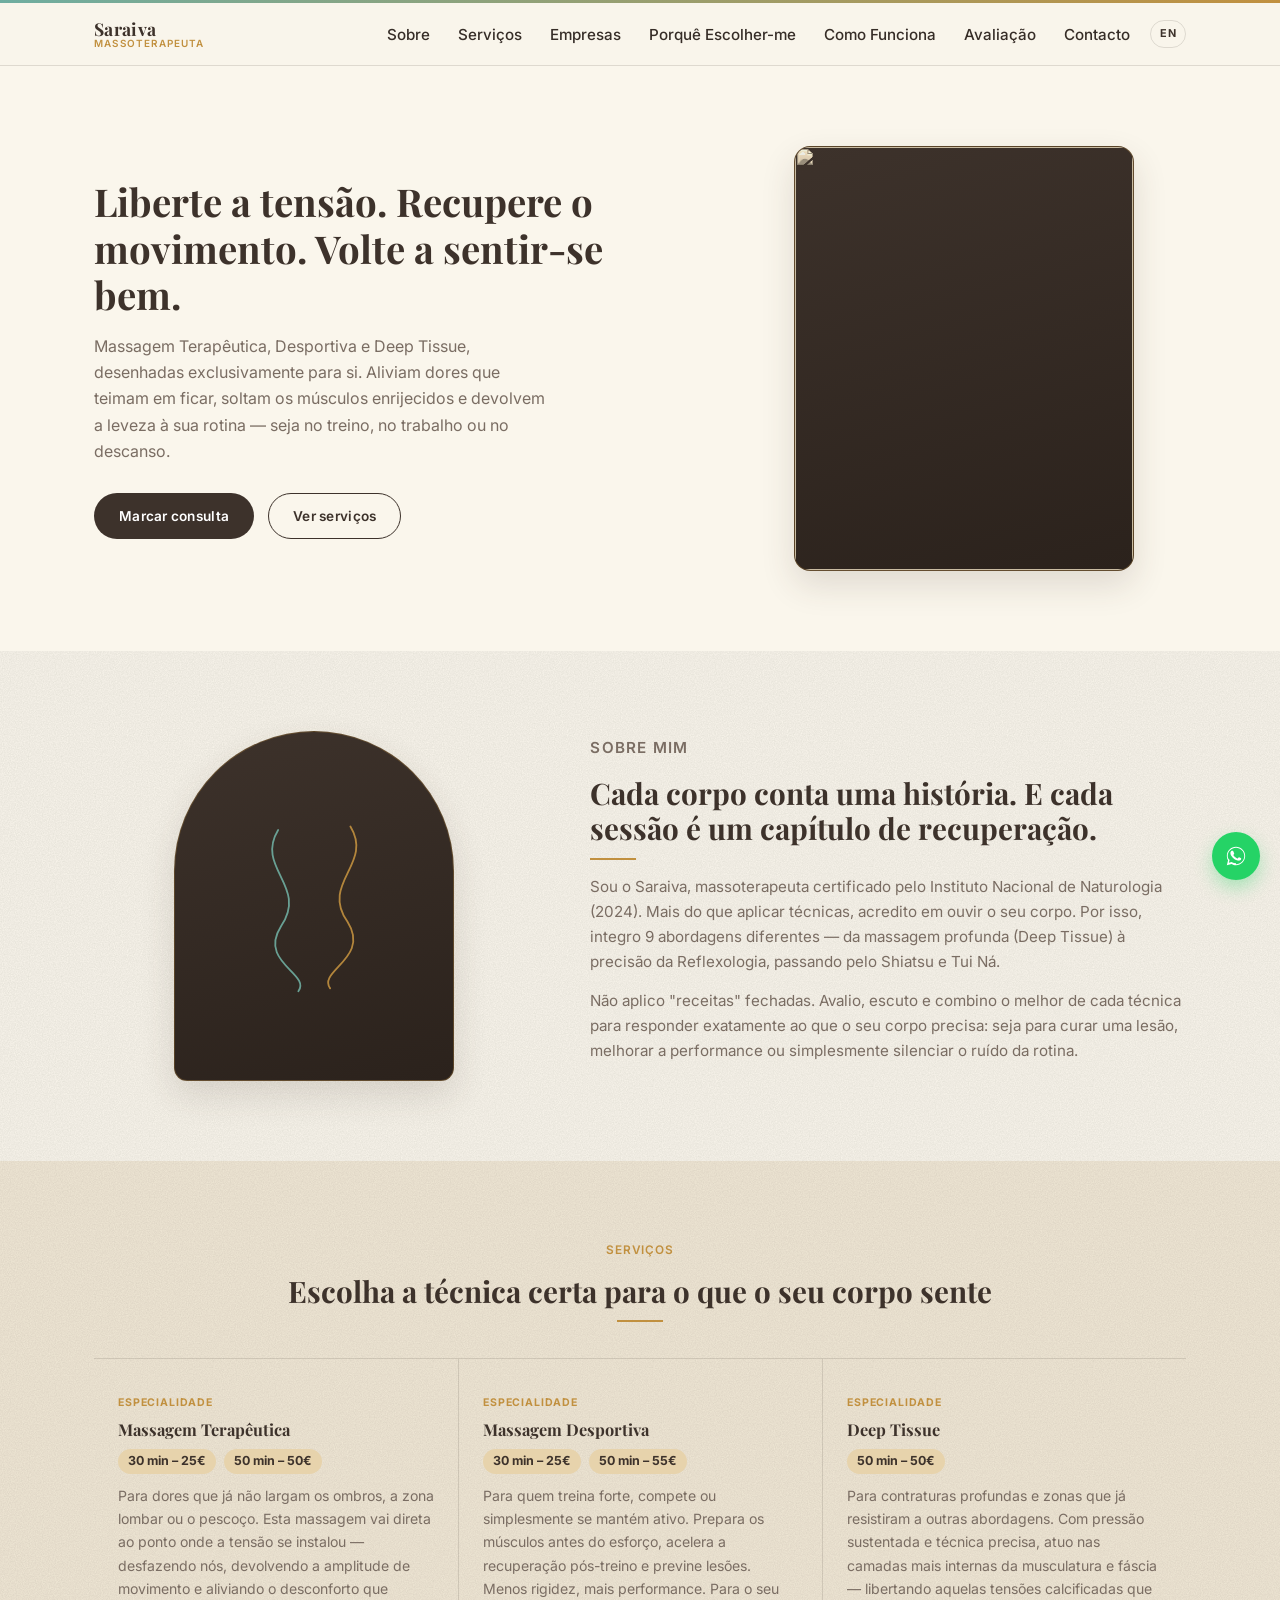
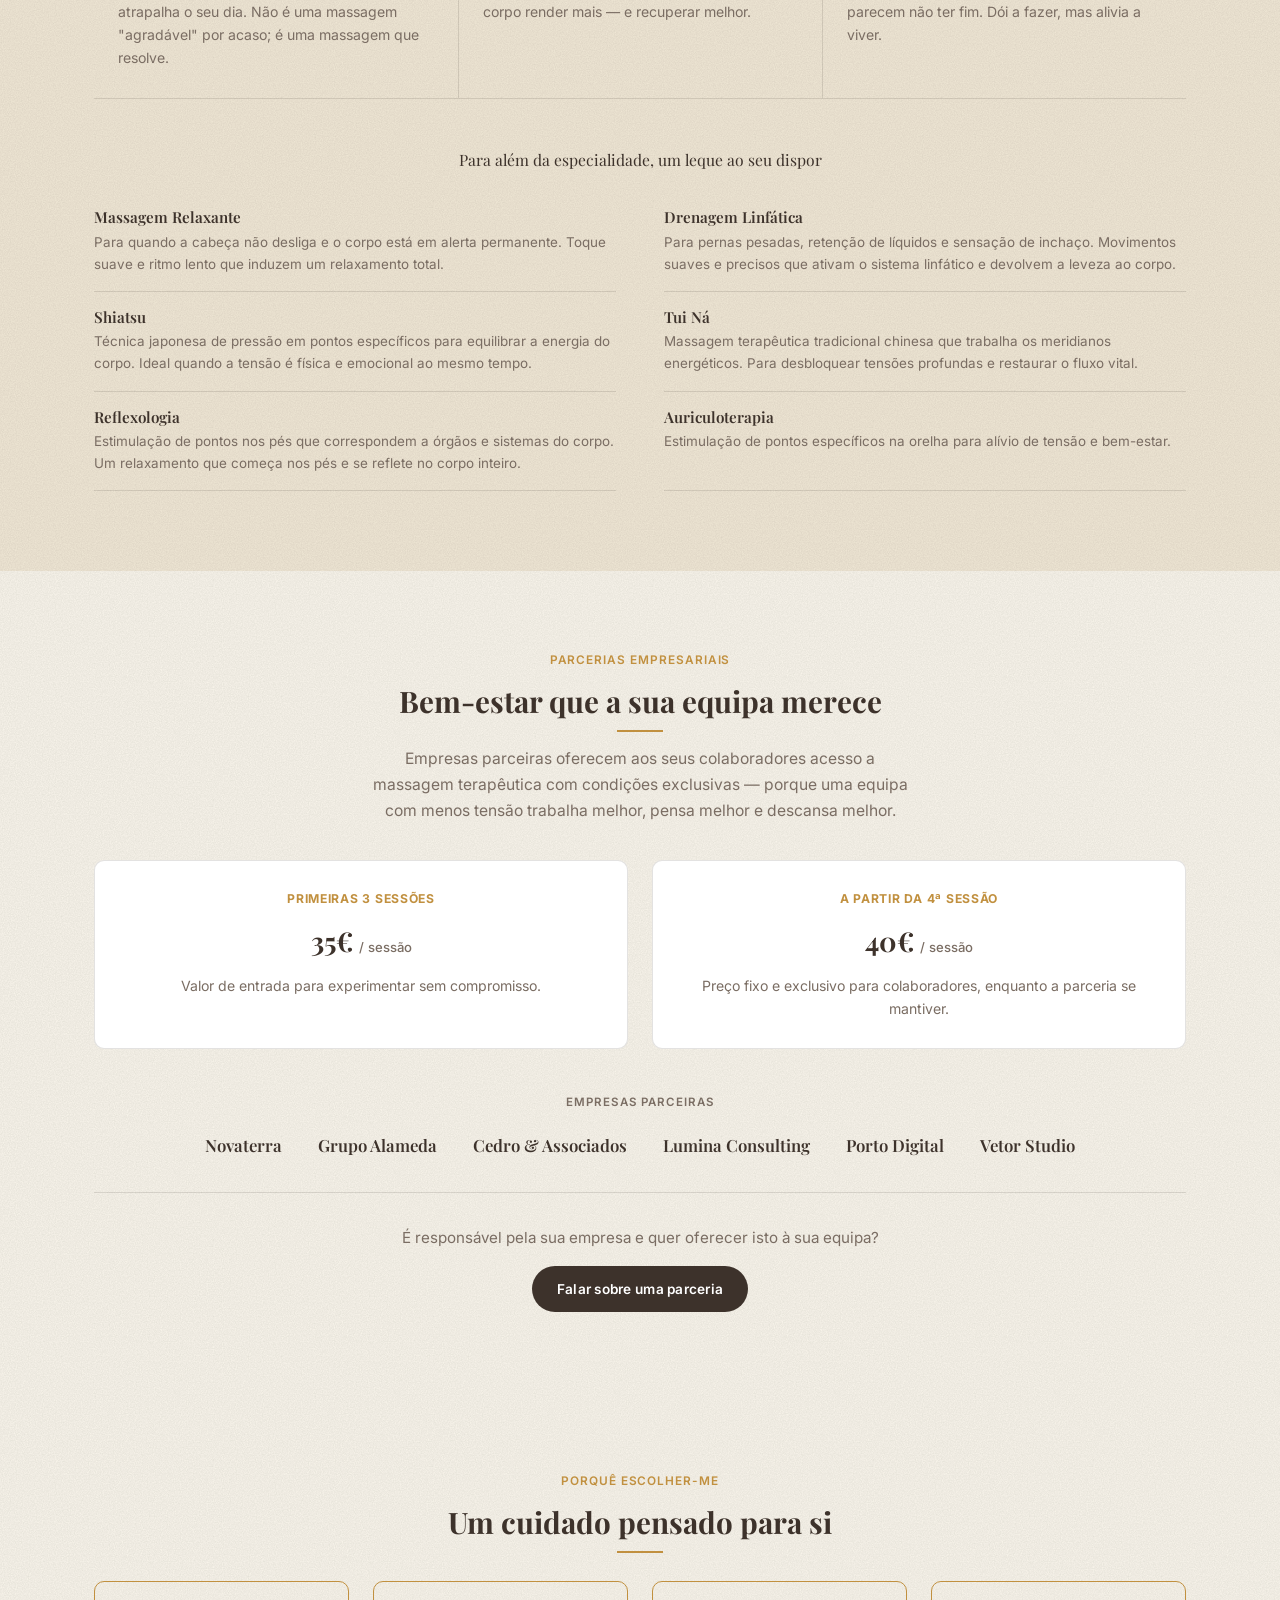
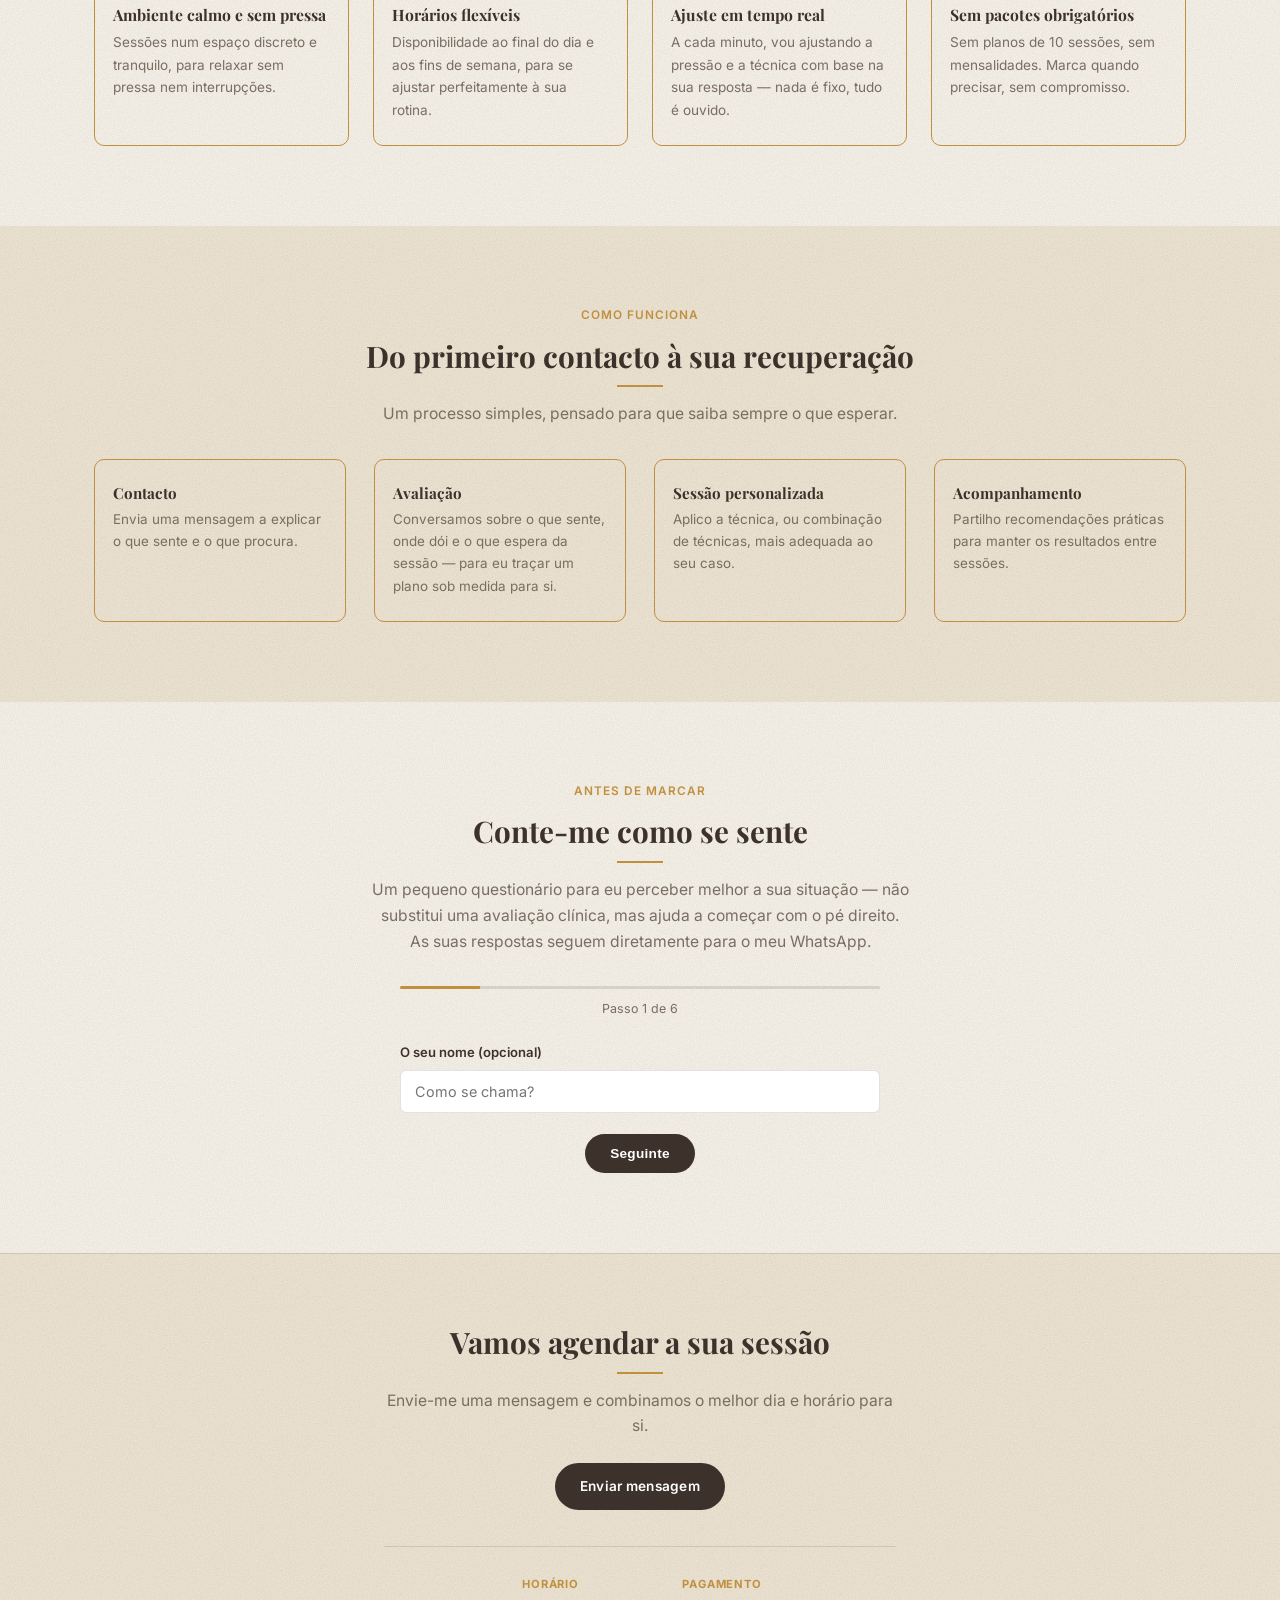
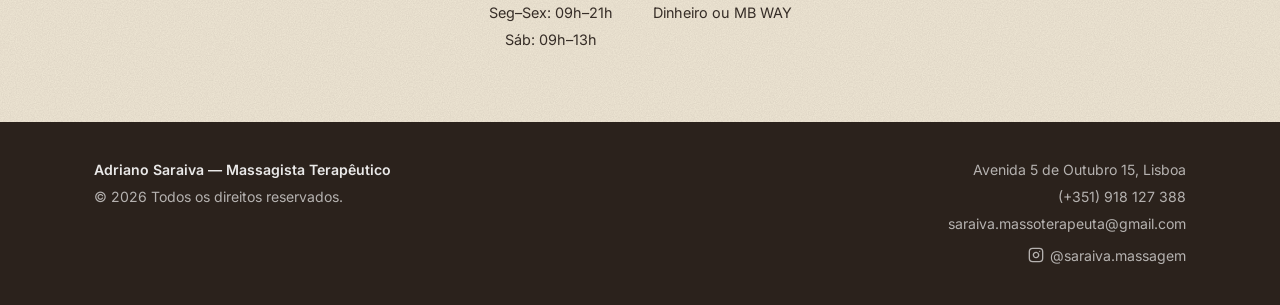
==== index.html @ 80f14519 "Left-align text in "Why choose me" and "How it works" cards Multi-line sentences read better left-al" ====
<!DOCTYPE html>
<html lang="pt-PT">
<head>
<meta charset="UTF-8">
<meta name="viewport" content="width=device-width, initial-scale=1.0">
<title>Adriano Saraiva | Massagista Terapêutico</title>
<meta name="description" content="Liberte a tensão e recupere o movimento. Adriano Saraiva, massoterapeuta certificado em Lisboa — massagem terapêutica, desportiva e deep tissue, com sessões marcadas pelo WhatsApp.">
<link rel="canonical" href="https://saraiva-massoterapeuta.vercel.app/">
<link rel="alternate" hreflang="pt-PT" href="https://saraiva-massoterapeuta.vercel.app/">
<link rel="alternate" hreflang="en" href="https://saraiva-massoterapeuta.vercel.app/en/">
<link rel="alternate" hreflang="x-default" href="https://saraiva-massoterapeuta.vercel.app/">
<meta name="theme-color" content="#3d322b">
<meta property="og:type" content="website">
<meta property="og:locale" content="pt_PT">
<meta property="og:locale:alternate" content="en_US">
<meta property="og:title" content="Adriano Saraiva | Massagista Terapêutico">
<meta property="og:description" content="Liberte a tensão, recupere o movimento. Marque a sua sessão de massagem terapêutica, desportiva ou deep tissue pelo WhatsApp.">
<link rel="preconnect" href="https://fonts.googleapis.com">
<link rel="preconnect" href="https://fonts.gstatic.com" crossorigin>
<link href="https://fonts.googleapis.com/css2?family=Playfair+Display:wght@500;600;700&family=Inter:wght@400;500;600;700&display=swap" rel="stylesheet">
<link rel="stylesheet" href="css/style.css?v=50">
<script type="application/ld+json">
{
  "@context": "https://schema.org",
  "@type": "LocalBusiness",
  "name": "Adriano Saraiva - Massagista Terapêutico",
  "telephone": "+351918127388",
  "email": "saraiva.massoterapeuta@gmail.com",
  "address": {
    "@type": "PostalAddress",
    "streetAddress": "Avenida 5 de Outubro 15",
    "addressLocality": "Lisboa",
    "addressCountry": "PT"
  },
  "sameAs": ["https://www.instagram.com/saraiva.massagem"],
  "openingHoursSpecification": [
    {
      "@type": "OpeningHoursSpecification",
      "dayOfWeek": ["Monday", "Tuesday", "Wednesday", "Thursday", "Friday"],
      "opens": "09:00",
      "closes": "21:00"
    },
    {
      "@type": "OpeningHoursSpecification",
      "dayOfWeek": ["Saturday"],
      "opens": "09:00",
      "closes": "13:00"
    }
  ]
}
</script>
</head>
<body>

<header class="site-header" id="siteHeader">
  <div class="top-accent"></div>
  <div class="container header-inner">
    <a href="#top" class="logo">
      <span class="logo-text">
        <span class="logo-name">Saraiva</span>
        <span class="logo-sub">Massoterapeuta</span>
      </span>
    </a>

    <nav class="main-nav" id="mainNav">
      <a href="#sobre">Sobre</a>
      <a href="#servicos">Serviços</a>
      <a href="#empresas">Empresas</a>
      <a href="#porque">Porquê Escolher-me</a>
      <a href="#processo">Como Funciona</a>
      <a href="#avaliacao">Avaliação</a>
      <a href="#contacto">Contacto</a>
    </nav>

    <div class="header-actions">
      <a class="lang-toggle" href="/en/" hreflang="en">EN</a>

      <button class="nav-toggle" id="navToggle" aria-label="Abrir menu" aria-expanded="false">
        <span></span><span></span><span></span>
      </button>
    </div>
  </div>
</header>

<main id="top">

  <section class="hero">
    <div class="container hero-grid">
      <div class="hero-content reveal">
        <h1>Liberte a tensão. Recupere o movimento. Volte a sentir-se bem.</h1>
        <p class="hero-subtitle">Massagem Terapêutica, Desportiva e Deep Tissue, desenhadas exclusivamente para si. Aliviam dores que teimam em ficar, soltam os músculos enrijecidos e devolvem a leveza à sua rotina — seja no treino, no trabalho ou no descanso.</p>
        <div class="hero-actions">
          <a class="btn btn-brand" target="_blank" rel="noopener"
             href="https://wa.me/351918127388?text=Ol%C3%A1%20Adriano%2C%20gostaria%20de%20marcar%20uma%20sess%C3%A3o%20de%20massagem.">
            Marcar consulta
          </a>
          <a class="btn btn-outline" href="#servicos">Ver serviços</a>
        </div>
      </div>
      <div class="hero-visual reveal" aria-hidden="true">
        <div class="carousel" id="heroCarousel">
          <img src="https://picsum.photos/seed/saraiva-space-1/900/1100" alt="" class="carousel-slide active">
          <img src="https://picsum.photos/seed/saraiva-space-2/900/1100" alt="" class="carousel-slide">
          <img src="https://picsum.photos/seed/saraiva-space-3/900/1100" alt="" class="carousel-slide">
          <img src="https://picsum.photos/seed/saraiva-space-4/900/1100" alt="" class="carousel-slide">
        </div>
      </div>
    </div>
  </section>

  <section class="section" id="sobre">
    <div class="container about-grid">
      <div class="about-visual reveal" aria-hidden="true">
        <svg class="motif" viewBox="0 0 200 260" preserveAspectRatio="xMidYMid meet">
          <path class="motif-a" d="M50,25 C18,78 92,102 54,158 C22,208 96,224 78,248" />
          <path class="motif-b" d="M150,20 C182,72 108,98 146,152 C178,202 104,220 122,244" />
        </svg>
      </div>
      <div class="about-text reveal">
        <p class="section-eyebrow">Sobre mim</p>
        <h2>Cada corpo conta uma história. E cada sessão é um capítulo de recuperação.</h2>
        <p>Sou o Saraiva, massoterapeuta certificado pelo Instituto Nacional de Naturologia (2024). Mais do que aplicar técnicas, acredito em ouvir o seu corpo. Por isso, integro 9 abordagens diferentes — da massagem profunda (Deep Tissue) à precisão da Reflexologia, passando pelo Shiatsu e Tui Ná.</p>
        <p>Não aplico "receitas" fechadas. Avalio, escuto e combino o melhor de cada técnica para responder exatamente ao que o seu corpo precisa: seja para curar uma lesão, melhorar a performance ou simplesmente silenciar o ruído da rotina.</p>
      </div>
    </div>
  </section>

  <section class="section section-alt" id="servicos">
    <div class="container">
      <p class="section-eyebrow center">Serviços</p>
      <h2 class="center">Escolha a técnica certa para o que o seu corpo sente</h2>

      <div class="specialties">
        <article class="specialty reveal">
          <span class="specialty-tag">Especialidade</span>
          <h3>Massagem Terapêutica</h3>
          <div class="price-options">
            <span class="price-tag">30 min – 25€</span>
            <span class="price-tag">50 min – 50€</span>
          </div>
          <p>Para dores que já não largam os ombros, a zona lombar ou o pescoço. Esta massagem vai direta ao ponto onde a tensão se instalou — desfazendo nós, devolvendo a amplitude de movimento e aliviando o desconforto que atrapalha o seu dia. Não é uma massagem "agradável" por acaso; é uma massagem que resolve.</p>
        </article>
        <article class="specialty reveal">
          <span class="specialty-tag">Especialidade</span>
          <h3>Massagem Desportiva</h3>
          <div class="price-options">
            <span class="price-tag">30 min – 25€</span>
            <span class="price-tag">50 min – 55€</span>
          </div>
          <p>Para quem treina forte, compete ou simplesmente se mantém ativo. Prepara os músculos antes do esforço, acelera a recuperação pós-treino e previne lesões. Menos rigidez, mais performance. Para o seu corpo render mais — e recuperar melhor.</p>
        </article>
        <article class="specialty reveal">
          <span class="specialty-tag">Especialidade</span>
          <h3>Deep Tissue</h3>
          <div class="price-options">
            <span class="price-tag">50 min – 50€</span>
          </div>
          <p>Para contraturas profundas e zonas que já resistiram a outras abordagens. Com pressão sustentada e técnica precisa, atuo nas camadas mais internas da musculatura e fáscia — libertando aquelas tensões calcificadas que parecem não ter fim. Dói a fazer, mas alivia a viver.</p>
        </article>
      </div>

      <p class="techniques-heading">Para além da especialidade, um leque ao seu dispor</p>
      <div class="techniques-list">
        <div class="technique-row">
          <h4>Massagem Relaxante</h4>
          <p>Para quando a cabeça não desliga e o corpo está em alerta permanente. Toque suave e ritmo lento que induzem um relaxamento total.</p>
        </div>
        <div class="technique-row">
          <h4>Drenagem Linfática</h4>
          <p>Para pernas pesadas, retenção de líquidos e sensação de inchaço. Movimentos suaves e precisos que ativam o sistema linfático e devolvem a leveza ao corpo.</p>
        </div>
        <div class="technique-row">
          <h4>Shiatsu</h4>
          <p>Técnica japonesa de pressão em pontos específicos para equilibrar a energia do corpo. Ideal quando a tensão é física e emocional ao mesmo tempo.</p>
        </div>
        <div class="technique-row">
          <h4>Tui Ná</h4>
          <p>Massagem terapêutica tradicional chinesa que trabalha os meridianos energéticos. Para desbloquear tensões profundas e restaurar o fluxo vital.</p>
        </div>
        <div class="technique-row">
          <h4>Reflexologia</h4>
          <p>Estimulação de pontos nos pés que correspondem a órgãos e sistemas do corpo. Um relaxamento que começa nos pés e se reflete no corpo inteiro.</p>
        </div>
        <div class="technique-row">
          <h4>Auriculoterapia</h4>
          <p>Estimulação de pontos específicos na orelha para alívio de tensão e bem-estar.</p>
        </div>
      </div>
    </div>
  </section>

  <section class="section" id="empresas">
    <div class="container">
      <p class="section-eyebrow center">Parcerias Empresariais</p>
      <h2 class="center">Bem-estar que a sua equipa merece</h2>
      <p class="section-lead center">Empresas parceiras oferecem aos seus colaboradores acesso a massagem terapêutica com condições exclusivas — porque uma equipa com menos tensão trabalha melhor, pensa melhor e descansa melhor.</p>

      <div class="pricing-tiers">
        <div class="pricing-tier reveal">
          <span class="pricing-label">Primeiras 3 sessões</span>
          <p class="pricing-value">35€ <span class="pricing-unit">/ sessão</span></p>
          <p>Valor de entrada para experimentar sem compromisso.</p>
        </div>
        <div class="pricing-tier reveal">
          <span class="pricing-label">A partir da 4ª sessão</span>
          <p class="pricing-value">40€ <span class="pricing-unit">/ sessão</span></p>
          <p>Preço fixo e exclusivo para colaboradores, enquanto a parceria se mantiver.</p>
        </div>
      </div>

      <p class="partners-label">Empresas parceiras</p>
      <div class="partners-bar reveal">
        <span class="partner-logo">Novaterra</span>
        <span class="partner-logo">Grupo Alameda</span>
        <span class="partner-logo">Cedro &amp; Associados</span>
        <span class="partner-logo">Lumina Consulting</span>
        <span class="partner-logo">Porto Digital</span>
        <span class="partner-logo">Vetor Studio</span>
      </div>

      <div class="partner-cta">
        <p>É responsável pela sua empresa e quer oferecer isto à sua equipa?</p>
        <a class="btn btn-brand" target="_blank" rel="noopener"
           href="https://wa.me/351918127388?text=Ol%C3%A1%20Adriano%2C%20sou%20respons%C3%A1vel%20numa%20empresa%20e%20gostaria%20de%20saber%20mais%20sobre%20a%20parceria%20de%20massagens%20para%20colaboradores.">
          Falar sobre uma parceria
        </a>
      </div>
    </div>
  </section>

  <section class="section" id="porque">
    <div class="container">
      <p class="section-eyebrow center">Porquê escolher-me</p>
      <h2 class="center">Um cuidado pensado para si</h2>

      <div class="benefits-grid">
        <div class="benefit reveal">
          <h3>Ambiente calmo e sem pressa</h3>
          <p>Sessões num espaço discreto e tranquilo, para relaxar sem pressa nem interrupções.</p>
        </div>
        <div class="benefit reveal">
          <h3>Horários flexíveis</h3>
          <p>Disponibilidade ao final do dia e aos fins de semana, para se ajustar perfeitamente à sua rotina.</p>
        </div>
        <div class="benefit reveal">
          <h3>Ajuste em tempo real</h3>
          <p>A cada minuto, vou ajustando a pressão e a técnica com base na sua resposta — nada é fixo, tudo é ouvido.</p>
        </div>
        <div class="benefit reveal">
          <h3>Sem pacotes obrigatórios</h3>
          <p>Sem planos de 10 sessões, sem mensalidades. Marca quando precisar, sem compromisso.</p>
        </div>
      </div>
    </div>
  </section>

  <section class="section section-alt" id="processo">
    <div class="container">
      <p class="section-eyebrow center">Como funciona</p>
      <h2 class="center">Do primeiro contacto à sua recuperação</h2>
      <p class="section-lead center">Um processo simples, pensado para que saiba sempre o que esperar.</p>

      <div class="process-grid">
        <div class="process-step reveal">
          <h3>Contacto</h3>
          <p>Envia uma mensagem a explicar o que sente e o que procura.</p>
        </div>
        <div class="process-step reveal">
          <h3>Avaliação</h3>
          <p>Conversamos sobre o que sente, onde dói e o que espera da sessão — para eu traçar um plano sob medida para si.</p>
        </div>
        <div class="process-step reveal">
          <h3>Sessão personalizada</h3>
          <p>Aplico a técnica, ou combinação de técnicas, mais adequada ao seu caso.</p>
        </div>
        <div class="process-step reveal">
          <h3>Acompanhamento</h3>
          <p>Partilho recomendações práticas para manter os resultados entre sessões.</p>
        </div>
      </div>
    </div>
  </section>

  <section class="section" id="avaliacao">
    <div class="container">
      <p class="section-eyebrow center">Antes de marcar</p>
      <h2 class="center">Conte-me como se sente</h2>
      <p class="section-lead center">Um pequeno questionário para eu perceber melhor a sua situação — não substitui uma avaliação clínica, mas ajuda a começar com o pé direito. As suas respostas seguem diretamente para o meu WhatsApp.</p>

      <form class="assessment-form reveal" id="assessmentForm">
        <div class="form-progress-track"><div class="form-progress-fill" id="formProgressFill"></div></div>
        <p class="form-step-indicator" id="formStepIndicator">Passo 1 de 5</p>

        <div class="form-step active" data-step="1">
          <div class="form-row">
            <label for="f-nome">O seu nome (opcional)</label>
            <input type="text" id="f-nome" name="nome" placeholder="Como se chama?">
          </div>
        </div>

        <div class="form-step" data-step="2">
          <p class="form-question">Qual a zona do corpo onde sente maior desconforto?</p>
          <div class="choices" data-name="zona">
            <label class="choice"><input type="radio" name="zona" value="Coluna lombar ou dorsal"><span class="choice-text">Coluna lombar ou dorsal</span></label>
            <label class="choice"><input type="radio" name="zona" value="Pescoço e ombros"><span class="choice-text">Pescoço e ombros</span></label>
            <label class="choice"><input type="radio" name="zona" value="Membros inferiores (pernas)"><span class="choice-text">Membros inferiores (pernas)</span></label>
            <label class="choice"><input type="radio" name="zona" value="Desconforto generalizado"><span class="choice-text">Desconforto generalizado</span></label>
            <label class="choice"><input type="radio" name="zona" value="Outra zona"><span class="choice-text">Outra zona</span></label>
          </div>
        </div>

        <div class="form-step" data-step="3">
          <p class="form-question">Como classificaria a natureza da sua queixa?</p>
          <div class="choices" data-name="queixa">
            <label class="choice"><input type="radio" name="queixa" value="dor-muscular" data-label="Tensão ou dor muscular localizada"><span class="choice-text">Tensão ou dor muscular localizada</span></label>
            <label class="choice"><input type="radio" name="queixa" value="stress" data-label="Stress acumulado e tensão nervosa"><span class="choice-text">Stress acumulado e tensão nervosa</span></label>
            <label class="choice"><input type="radio" name="queixa" value="desportiva" data-label="Fadiga ou recuperação pós-esforço físico"><span class="choice-text">Fadiga ou recuperação pós-esforço físico</span></label>
            <label class="choice"><input type="radio" name="queixa" value="cronica" data-label="Dor persistente ou de longa duração"><span class="choice-text">Dor persistente ou de longa duração</span></label>
            <label class="choice"><input type="radio" name="queixa" value="relaxar" data-label="Sem queixa específica, apenas relaxamento"><span class="choice-text">Sem queixa específica, apenas relaxamento</span></label>
          </div>
        </div>

        <div class="form-step" data-step="4">
          <p class="form-question">Há quanto tempo apresenta este quadro?</p>
          <div class="choices" data-name="duracao">
            <label class="choice"><input type="radio" name="duracao" value="Menos de uma semana"><span class="choice-text">Menos de uma semana</span></label>
            <label class="choice"><input type="radio" name="duracao" value="Entre 2 a 4 semanas"><span class="choice-text">Entre 2 a 4 semanas</span></label>
            <label class="choice"><input type="radio" name="duracao" value="Vários meses"><span class="choice-text">Vários meses</span></label>
            <label class="choice"><input type="radio" name="duracao" value="Mais de um ano ou condição recorrente"><span class="choice-text">Mais de um ano ou condição recorrente</span></label>
          </div>
        </div>

        <div class="form-step" data-step="5">
          <p class="form-question">Qual o principal objetivo que procura alcançar com a sessão?</p>
          <div class="choices" data-name="objetivo">
            <label class="choice"><input type="radio" name="objetivo" value="Redução e alívio da dor"><span class="choice-text">Redução e alívio da dor</span></label>
            <label class="choice"><input type="radio" name="objetivo" value="Recuperação muscular e desportiva"><span class="choice-text">Recuperação muscular e desportiva</span></label>
            <label class="choice"><input type="radio" name="objetivo" value="Relaxamento e gestão do stress"><span class="choice-text">Relaxamento e gestão do stress</span></label>
            <label class="choice"><input type="radio" name="objetivo" value="Melhoria da mobilidade e amplitude de movimento"><span class="choice-text">Melhoria da mobilidade e amplitude de movimento</span></label>
          </div>
        </div>

        <div class="form-step" data-step="6">
          <div class="result-box">
            <p class="result-label">A sua sugestão inicial</p>
            <p class="result-treatment" id="resultTreatment">Massagem Terapêutica</p>
            <p class="result-desc" id="resultDesc"></p>
            <p class="result-next">Envie-me estas respostas para marcarmos a sua sessão.</p>
          </div>
        </div>

        <div class="form-nav">
          <button type="button" class="btn btn-outline" id="formBack">Voltar</button>
          <button type="button" class="btn btn-brand" id="formNext">Seguinte</button>
          <button type="submit" class="btn btn-brand" id="formSubmit">Marcar sessão com esta sugestão</button>
        </div>
      </form>
    </div>
  </section>

  <section class="cta-section" id="contacto">
    <div class="container cta-inner">
      <h2>Vamos agendar a sua sessão</h2>
      <p>Envie-me uma mensagem e combinamos o melhor dia e horário para si.</p>
      <a class="btn btn-brand" target="_blank" rel="noopener"
         href="https://wa.me/351918127388?text=Ol%C3%A1%20Adriano%2C%20gostaria%20de%20marcar%20uma%20sess%C3%A3o%20de%20massagem.">
        Enviar mensagem
      </a>

      <div class="contact-info-grid">
        <div class="contact-info-item">
          <span class="contact-info-label">Horário</span>
          <span class="contact-info-value">Seg–Sex: 09h–21h<br>Sáb: 09h–13h</span>
        </div>
        <div class="contact-info-item">
          <span class="contact-info-label">Pagamento</span>
          <span class="contact-info-value">Dinheiro ou MB WAY</span>
        </div>
      </div>
    </div>
  </section>

</main>

<footer class="site-footer">
  <div class="container footer-inner">
    <div class="footer-block">
      <p class="footer-brand">Adriano Saraiva — Massagista Terapêutico</p>
      <p>&copy; <span id="year"></span> Todos os direitos reservados.</p>
    </div>
    <div class="footer-block footer-contact">
      <p>Avenida 5 de Outubro 15, Lisboa</p>
      <p>(+351) 918 127 388</p>
      <p><a href="mailto:saraiva.massoterapeuta@gmail.com">saraiva.massoterapeuta@gmail.com</a></p>
      <a class="footer-social" target="_blank" rel="noopener" href="https://www.instagram.com/saraiva.massagem">
        <svg viewBox="0 0 24 24" width="16" height="16" fill="none" stroke="currentColor" stroke-width="2" stroke-linecap="round" stroke-linejoin="round"><rect x="2" y="2" width="20" height="20" rx="5" ry="5"></rect><path d="M16 11.37A4 4 0 1 1 12.63 8 4 4 0 0 1 16 11.37z"></path><line x1="17.5" x2="17.51" y1="6.5" y2="6.5"></line></svg>
        @saraiva.massagem
      </a>
    </div>
  </div>
</footer>

<a class="floating-whatsapp" target="_blank" rel="noopener" aria-label="Contactar via WhatsApp"
   href="https://wa.me/351918127388?text=Ol%C3%A1%20Adriano%2C%20gostaria%20de%20marcar%20uma%20sess%C3%A3o%20de%20massagem.">
  <svg viewBox="0 0 24 24" width="22" height="22" fill="currentColor"><path d="M17.5 14.4c-.3-.1-1.7-.9-2-1-.3-.1-.5-.1-.7.1-.2.3-.8 1-.9 1.1-.2.2-.3.2-.6.1-.3-.1-1.3-.5-2.4-1.5-.9-.8-1.5-1.8-1.7-2.1-.2-.3 0-.5.1-.6.1-.1.3-.3.4-.5.1-.1.2-.3.3-.4.1-.2 0-.3 0-.5s-.7-1.7-1-2.3c-.3-.6-.5-.5-.7-.5h-.6c-.2 0-.5.1-.8.3-.3.3-1 1-1 2.4s1 2.8 1.2 3c.1.2 2 3.1 4.9 4.3.7.3 1.2.5 1.7.6.7.2 1.3.2 1.8.1.6-.1 1.7-.7 1.9-1.3.2-.6.2-1.2.2-1.3-.1-.1-.3-.2-.6-.3z"/><path d="M12 2C6.5 2 2 6.5 2 12c0 1.8.5 3.5 1.3 5L2 22l5.2-1.4C8.6 21.5 10.3 22 12 22c5.5 0 10-4.5 10-10S17.5 2 12 2zm0 18c-1.6 0-3.1-.4-4.4-1.2l-.3-.2-3.1.8.8-3-.2-.3C3.4 14.9 3 13.5 3 12c0-5 4-9 9-9s9 4 9 9-4 9-9 9z"/></svg>
</a>

<script src="js/script.js?v=50"></script>
</body>
</html>
---- css/style.css ----
:root {
  --bg: #faf6ec;
  --bg-alt: #f1e8d6;
  --dark: #3d322b;
  --dark-2: #2b221c;
  --text: #362d27;
  --text-muted: #7a6d63;
  --gold: #c1903f;
  --gold-light: #e7d3ac;
  --teal: #6fada0;
  --teal-light: #d9ebe6;
  --white: #ffffff;
  --line: rgba(61, 50, 43, 0.14);
  --shadow: 0 14px 34px rgba(61, 50, 43, 0.14);
  --whatsapp: #25d366;
  --whatsapp-dark: #1ea952;
  --grain: url("data:image/svg+xml,%3Csvg xmlns='http://www.w3.org/2000/svg'%3E%3Cfilter id='n'%3E%3CfeTurbulence type='fractalNoise' baseFrequency='0.85' numOctaves='3' stitchTiles='stitch'/%3E%3CfeColorMatrix type='matrix' values='0 0 0 0 0 0 0 0 0 0 0 0 0 0 0 0 0 0 0.09 0'/%3E%3C/filter%3E%3Crect width='100%25' height='100%25' filter='url(%23n)'/%3E%3C/svg%3E");
}

* { box-sizing: border-box; margin: 0; padding: 0; }

html { scroll-behavior: smooth; }

body {
  font-family: 'Inter', system-ui, -apple-system, sans-serif;
  color: var(--text);
  background-color: var(--bg);
  background-image: var(--grain);
  background-size: 220px 220px;
  background-repeat: repeat;
  line-height: 1.65;
}

h1, h2, h3, h4 {
  font-family: 'Playfair Display', Georgia, serif;
  color: var(--dark);
  line-height: 1.2;
}

a { text-decoration: none; color: inherit; }
ul { list-style: none; }
img { max-width: 100%; display: block; }

.container {
  width: 100%;
  max-width: 1140px;
  margin: 0 auto;
  padding: 0 24px;
}

/* Section heading accent */
h2 {
  font-size: clamp(1.4rem, 2.4vw, 1.85rem);
  margin-bottom: 14px;
  position: relative;
  padding-bottom: 14px;
}
h2::after {
  content: "";
  position: absolute;
  bottom: 0;
  left: 0;
  width: 46px;
  height: 2px;
  background: var(--gold);
}
h2.center::after { left: 50%; transform: translateX(-50%); }

/* Buttons */
.btn {
  display: inline-flex;
  align-items: center;
  gap: 8px;
  padding: 11px 24px;
  border-radius: 999px;
  font-weight: 600;
  font-size: 0.85rem;
  letter-spacing: 0.02em;
  transition: background 0.15s ease, color 0.15s ease, border-color 0.15s ease;
  cursor: pointer;
  border: 1.5px solid transparent;
}

.btn-brand {
  background: var(--dark);
  color: var(--white);
}
.btn-brand:hover { background: var(--dark-2); }

.btn-outline {
  border-color: var(--dark);
  color: var(--dark);
}
.btn-outline:hover {
  background: var(--dark);
  color: var(--white);
}

/* Header */
.site-header {
  position: sticky;
  top: 0;
  z-index: 100;
  background: rgba(250, 246, 236, 0.92);
  backdrop-filter: blur(8px);
  border-bottom: 1px solid var(--line);
}

.top-accent {
  height: 3px;
  background: linear-gradient(90deg, var(--teal), var(--gold));
}

.header-inner {
  display: flex;
  align-items: center;
  justify-content: space-between;
  padding-top: 16px;
  padding-bottom: 16px;
  gap: 20px;
}

.logo {
  display: flex;
  align-items: center;
  gap: 12px;
  white-space: nowrap;
}
.logo-text { display: flex; flex-direction: column; line-height: 1.1; }
.logo-name {
  font-family: 'Playfair Display', serif;
  font-size: 1.1rem;
  font-weight: 700;
  color: var(--dark);
  letter-spacing: 0.02em;
}
.logo-sub {
  font-size: 0.62rem;
  font-weight: 600;
  letter-spacing: 0.12em;
  text-transform: uppercase;
  color: var(--gold);
}

.main-nav {
  display: flex;
  gap: 28px;
  margin-left: auto;
}
.main-nav a {
  font-size: 0.95rem;
  font-weight: 500;
  color: var(--text);
  transition: color 0.15s ease;
}
.main-nav a:hover { color: var(--teal); }

.header-actions {
  display: flex;
  align-items: center;
  gap: 12px;
}

.lang-toggle {
  flex-shrink: 0;
  padding: 4px 9px;
  border: 1.5px solid var(--line);
  border-radius: 999px;
  background: none;
  color: var(--dark);
  font-family: 'Inter', sans-serif;
  font-size: 0.68rem;
  font-weight: 700;
  letter-spacing: 0.03em;
  cursor: pointer;
  transition: border-color 0.15s ease, color 0.15s ease;
}
.lang-toggle:hover { border-color: var(--gold); color: var(--gold); }

.nav-toggle {
  display: none;
  flex-direction: column;
  align-items: center;
  justify-content: center;
  gap: 5px;
  width: 40px;
  height: 40px;
  background: none;
  border: none;
  cursor: pointer;
}
.nav-toggle span {
  display: block;
  height: 2px;
  width: 22px;
  background: var(--dark);
  border-radius: 2px;
  transition: transform 0.2s ease, opacity 0.2s ease;
}

/* Hero */
.hero {
  position: relative;
  padding: 80px 0;
  background: var(--bg);
}

.hero-grid {
  display: grid;
  grid-template-columns: 1.15fr 0.85fr;
  gap: 48px;
  align-items: center;
}

.eyebrow, .section-eyebrow {
  color: var(--gold);
  font-weight: 600;
  letter-spacing: 0.08em;
  text-transform: uppercase;
  font-size: 0.74rem;
  margin-bottom: 12px;
}

.hero h1 {
  font-size: clamp(1.8rem, 3vw, 2.5rem);
  margin-bottom: 16px;
}

.hero-subtitle {
  font-size: 1rem;
  color: var(--text-muted);
  max-width: 460px;
  margin: 0 0 28px;
}

.hero-actions {
  display: flex;
  gap: 14px;
  flex-wrap: wrap;
}

.hero-visual {
  position: relative;
  width: 100%;
  aspect-ratio: 4 / 5;
  max-width: 340px;
  margin: 0 auto;
  border-radius: 16px;
  box-shadow: var(--shadow);
  border: 1px solid rgba(193, 144, 63, 0.3);
  background: linear-gradient(165deg, var(--dark), var(--dark-2));
  overflow: hidden;
}

.carousel { position: absolute; inset: 0; }
.carousel-slide {
  position: absolute;
  inset: 0;
  width: 100%;
  height: 100%;
  object-fit: cover;
  opacity: 0;
  transition: opacity 1.2s ease;
  filter: grayscale(1) sepia(0.35) saturate(1.5) brightness(0.9) contrast(1.05);
}
.carousel-slide.active { opacity: 1; }

/* Sections */
.section { padding: 80px 0; }
.section-alt {
  background-color: var(--bg-alt);
  background-image: var(--grain);
  background-size: 220px 220px;
  background-repeat: repeat;
}

.section-eyebrow.center, h2.center, .section-lead.center { text-align: center; }

.section-lead {
  color: var(--text-muted);
  max-width: 540px;
  margin: 0 auto 32px;
  font-size: 0.98rem;
}

/* About */
.about-grid {
  display: grid;
  grid-template-columns: 0.85fr 1.15fr;
  gap: 56px;
  align-items: center;
}

.about-visual {
  max-width: 280px;
  margin: 0 auto;
  width: 100%;
  aspect-ratio: 4 / 5;
  border-radius: 170px 170px 16px 16px;
  box-shadow: var(--shadow);
  border: 1px solid rgba(193, 144, 63, 0.3);
  background: linear-gradient(165deg, var(--dark), var(--dark-2));
  display: flex;
  align-items: center;
  justify-content: center;
}

.motif { width: 52%; height: auto; opacity: 0.9; }
.motif-a, .motif-b { fill: none; stroke-width: 2.5; stroke-linecap: round; }
.motif-a { stroke: var(--teal); }
.motif-b { stroke: var(--gold); }

.about-text p { margin-bottom: 14px; font-size: 0.95rem; color: var(--text-muted); }


/* Services: specialties */
.specialties {
  display: grid;
  grid-template-columns: repeat(3, 1fr);
  margin-top: 36px;
  border-top: 1px solid var(--line);
  border-bottom: 1px solid var(--line);
}
.specialty {
  padding: 28px 24px;
  border-left: 1px solid var(--line);
}
.specialty:first-child { border-left: none; }
.specialty-tag {
  display: inline-block;
  font-size: 0.66rem;
  font-weight: 700;
  letter-spacing: 0.08em;
  text-transform: uppercase;
  color: var(--gold);
  margin-bottom: 8px;
}
.specialty h3 { font-size: 1.02rem; margin-bottom: 10px; }
.specialty p { color: var(--text-muted); font-size: 0.88rem; }

.price-options { display: flex; gap: 8px; flex-wrap: wrap; margin-bottom: 10px; }

.price-tag {
  font-family: 'Inter', sans-serif;
  font-size: 0.78rem;
  font-weight: 700;
  color: var(--dark);
  background: var(--gold-light);
  padding: 2px 10px;
  border-radius: 999px;
}

/* Services: complementary techniques */
.techniques-heading {
  text-align: center;
  font-family: 'Playfair Display', serif;
  font-size: 0.98rem;
  color: var(--dark);
  margin: 48px 0 20px;
}

.techniques-list {
  display: grid;
  grid-template-columns: repeat(2, 1fr);
  column-gap: 48px;
}
.technique-row {
  padding: 16px 0;
  border-bottom: 1px solid var(--line);
}
.technique-row h4 {
  font-size: 0.95rem;
  font-weight: 600;
  margin-bottom: 4px;
}
.technique-row p {
  color: var(--text-muted);
  font-size: 0.84rem;
}

/* Corporate pricing tiers */
.pricing-tiers {
  display: grid;
  grid-template-columns: repeat(2, 1fr);
  gap: 24px;
  margin-top: 36px;
}
.pricing-tier {
  background: var(--white);
  border: 1.5px solid var(--line);
  border-radius: 10px;
  padding: 28px 24px;
  text-align: center;
}
.pricing-label {
  display: block;
  font-size: 0.76rem;
  font-weight: 700;
  letter-spacing: 0.06em;
  text-transform: uppercase;
  color: var(--gold);
  margin-bottom: 10px;
}
.pricing-value {
  font-family: 'Playfair Display', serif;
  font-size: 1.7rem;
  font-weight: 700;
  color: var(--dark);
  margin-bottom: 10px;
}
.pricing-unit {
  font-family: 'Inter', sans-serif;
  font-size: 0.82rem;
  font-weight: 500;
  color: var(--text-muted);
}
.pricing-tier p:last-child { color: var(--text-muted); font-size: 0.88rem; }

.partners-label {
  text-align: center;
  font-size: 0.72rem;
  font-weight: 600;
  letter-spacing: 0.1em;
  text-transform: uppercase;
  color: var(--text-muted);
  margin-top: 44px;
  margin-bottom: 20px;
}
.partners-bar {
  display: flex;
  flex-wrap: wrap;
  justify-content: center;
  align-items: center;
  gap: 20px 36px;
  padding-bottom: 32px;
  border-bottom: 1px solid var(--line);
}
.partner-logo {
  font-family: 'Playfair Display', serif;
  font-weight: 600;
  font-size: 1.05rem;
  color: var(--dark);
}

.partner-cta { text-align: center; margin-top: 32px; }
.partner-cta p { margin-bottom: 16px; color: var(--text-muted); font-size: 0.95rem; }

/* Benefits */
.benefits-grid {
  display: grid;
  grid-template-columns: repeat(4, 1fr);
  gap: 24px;
  margin-top: 28px;
}
.benefit {
  text-align: left;
  padding: 24px 18px;
  border: 1.5px solid var(--gold);
  border-radius: 10px;
}
.benefit h3 { font-size: 0.98rem; margin-bottom: 6px; }
.benefit p { color: var(--text-muted); font-size: 0.85rem; }

/* Process */
.process-grid {
  display: grid;
  grid-template-columns: repeat(4, 1fr);
  gap: 28px;
  margin-top: 28px;
}
.process-step {
  text-align: left;
  padding: 24px 18px;
  border: 1.5px solid var(--gold);
  border-radius: 10px;
}
.process-step h3 { font-size: 0.95rem; margin-bottom: 6px; }
.process-step p { color: var(--text-muted); font-size: 0.84rem; }

/* Assessment form */
.assessment-form {
  max-width: 480px;
  margin: 32px auto 0;
}

.form-progress-track {
  height: 3px;
  background: var(--line);
  border-radius: 3px;
  overflow: hidden;
  margin-bottom: 10px;
}
.form-progress-fill {
  height: 100%;
  width: 20%;
  background: var(--gold);
  transition: width 0.3s ease;
}
.form-step-indicator {
  text-align: center;
  font-size: 0.78rem;
  color: var(--text-muted);
  margin-bottom: 22px;
}

.form-step { display: none; animation: fadeStep 0.35s ease; min-height: 84px; }
.form-step.active { display: block; }
@keyframes fadeStep {
  from { opacity: 0; transform: translateY(6px); }
  to { opacity: 1; transform: translateY(0); }
}

.form-nav {
  display: flex;
  justify-content: flex-end;
  align-items: center;
  gap: 12px;
  margin-top: 8px;
  flex-wrap: wrap;
}
.form-nav:not(:has(#formBack.visible)) { justify-content: center; }
.form-nav #formBack { display: none; }
.form-nav #formBack.visible { display: inline-flex; margin-right: auto; }
.form-nav #formSubmit { display: none; }
.form-nav #formSubmit.visible { display: inline-flex; }

.form-question {
  font-family: 'Playfair Display', serif;
  font-size: 1.1rem;
  color: var(--dark);
  margin-bottom: 18px;
  text-align: left;
}

.choices { display: flex; flex-direction: column; gap: 10px; }
.choice {
  position: relative;
  display: flex;
  align-items: center;
  gap: 12px;
  padding: 12px 16px;
  border: 1.5px solid var(--line);
  border-radius: 8px;
  background: var(--white);
  cursor: pointer;
  transition: border-color 0.15s ease, background 0.15s ease;
  text-align: left;
}
.choice:hover { border-color: var(--gold); }
.choice input { position: absolute; opacity: 0; width: 0; height: 0; }
.choice-text { font-size: 0.92rem; color: var(--text); }
.choice.selected {
  border-color: var(--gold);
  background: var(--gold-light);
}

.result-box {
  text-align: center;
  padding: 28px 24px;
  border: 1.5px solid var(--gold);
  border-radius: 10px;
  background: var(--white);
}
.result-label {
  font-size: 0.78rem;
  font-weight: 600;
  letter-spacing: 0.08em;
  text-transform: uppercase;
  color: var(--gold);
  margin-bottom: 10px;
}
.result-treatment {
  font-family: 'Playfair Display', serif;
  font-size: 1.4rem;
  font-weight: 700;
  color: var(--dark);
  margin-bottom: 10px;
}
.result-desc { font-size: 0.92rem; color: var(--text-muted); }
.result-next {
  margin-top: 16px;
  padding-top: 14px;
  border-top: 1px solid var(--line);
  font-size: 0.85rem;
  color: var(--text-muted);
}

.form-row { display: flex; flex-direction: column; gap: 6px; text-align: left; }
.form-row label {
  font-size: 0.82rem;
  font-weight: 600;
  color: var(--dark);
}
.form-row input {
  padding: 12px 14px;
  border: 1.5px solid var(--line);
  border-radius: 6px;
  background: var(--white);
  color: var(--text);
  font-family: 'Inter', sans-serif;
  font-size: 0.9rem;
}
.form-row input:focus {
  outline: none;
  border-color: var(--gold);
}

/* CTA */
.cta-section {
  background-color: var(--bg-alt);
  background-image: var(--grain);
  background-size: 220px 220px;
  background-repeat: repeat;
  padding: 70px 0;
  text-align: center;
  border-top: 1px solid var(--line);
}
.cta-inner {
  max-width: 560px;
}
.cta-section h2::after { left: 50%; transform: translateX(-50%); }
.cta-section p { color: var(--text-muted); margin-bottom: 24px; font-size: 0.98rem; }

.contact-info-grid {
  display: flex;
  justify-content: center;
  gap: 40px;
  margin-top: 36px;
  padding-top: 28px;
  border-top: 1px solid var(--line);
  flex-wrap: wrap;
}
.contact-info-item { text-align: center; }
.contact-info-label {
  display: block;
  font-size: 0.7rem;
  font-weight: 700;
  letter-spacing: 0.08em;
  text-transform: uppercase;
  color: var(--gold);
  margin-bottom: 6px;
}
.contact-info-value {
  font-size: 0.9rem;
  color: var(--text);
  line-height: 1.5;
}

/* Footer */
.site-footer {
  background: var(--dark-2);
  color: rgba(255, 255, 255, 0.65);
  padding: 36px 0;
}
.footer-inner {
  display: flex;
  justify-content: space-between;
  flex-wrap: wrap;
  gap: 28px;
  font-size: 0.88rem;
}
.footer-block p { margin-bottom: 4px; }
.footer-brand { color: rgba(255, 255, 255, 0.9); font-weight: 600; margin-bottom: 6px; }
.footer-contact { text-align: right; }
.footer-contact a { color: rgba(255, 255, 255, 0.65); transition: color 0.15s ease; }
.footer-contact a:hover { color: var(--gold-light); }
.footer-social {
  display: inline-flex;
  align-items: center;
  gap: 6px;
  margin-top: 4px;
}

@media (max-width: 500px) {
  .footer-inner { flex-direction: column; }
  .footer-contact { text-align: left; }
}

/* Floating WhatsApp */
.floating-whatsapp {
  position: fixed;
  bottom: 20px;
  right: 20px;
  width: 48px;
  height: 48px;
  background: var(--whatsapp);
  color: var(--white);
  border-radius: 50%;
  display: flex;
  align-items: center;
  justify-content: center;
  box-shadow: 0 8px 18px rgba(37, 211, 102, 0.35);
  z-index: 90;
  transition: transform 0.15s ease;
}
.floating-whatsapp:hover { transform: scale(1.08); }

/* Scroll reveal */
.reveal {
  opacity: 0;
  transform: translateY(28px);
  transition: opacity 0.7s cubic-bezier(0.16, 0.84, 0.44, 1), transform 0.7s cubic-bezier(0.16, 0.84, 0.44, 1);
}
.reveal.is-visible { opacity: 1; transform: translateY(0); }

.specialties .specialty:nth-child(2) { transition-delay: 0.1s; }
.specialties .specialty:nth-child(3) { transition-delay: 0.2s; }
.benefits-grid .benefit:nth-child(2) { transition-delay: 0.08s; }
.benefits-grid .benefit:nth-child(3) { transition-delay: 0.16s; }
.benefits-grid .benefit:nth-child(4) { transition-delay: 0.24s; }
.process-grid .process-step:nth-child(2) { transition-delay: 0.08s; }
.process-grid .process-step:nth-child(3) { transition-delay: 0.16s; }
.process-grid .process-step:nth-child(4) { transition-delay: 0.24s; }

/* Responsive */
@media (max-width: 960px) {
  .hero-grid { grid-template-columns: 1fr; }
  .hero-content { order: 1; text-align: center; }
  .hero-subtitle { margin-left: auto; margin-right: auto; }
  .hero-actions { justify-content: center; }
  .hero-visual { order: 2; max-width: 320px; margin: 0 auto; }
}

@media (max-width: 900px) {
  .about-grid { grid-template-columns: 1fr; }
  .specialties { grid-template-columns: 1fr; }
  .specialty { border-left: none; border-top: 1px solid var(--line); }
  .specialty:first-child { border-top: none; }
  .techniques-list { grid-template-columns: 1fr; column-gap: 0; }
  .benefits-grid { grid-template-columns: repeat(2, 1fr); }
  .process-grid { grid-template-columns: repeat(2, 1fr); }
  .pricing-tiers { grid-template-columns: 1fr; }
}

@media (max-width: 720px) {
  .main-nav {
    position: absolute;
    top: 100%;
    left: 0;
    right: 0;
    background: var(--bg);
    flex-direction: column;
    padding: 20px 24px;
    gap: 16px;
    border-bottom: 1px solid var(--line);
    box-shadow: var(--shadow);
    display: none;
  }
  .main-nav.open { display: flex; }
  .nav-toggle { display: flex; }
  .process-grid { grid-template-columns: 1fr; }
  .hero { padding: 64px 0; }
  .section { padding: 60px 0; }

  .benefits-grid {
    display: flex;
    flex-direction: column;
    gap: 16px;
  }
}
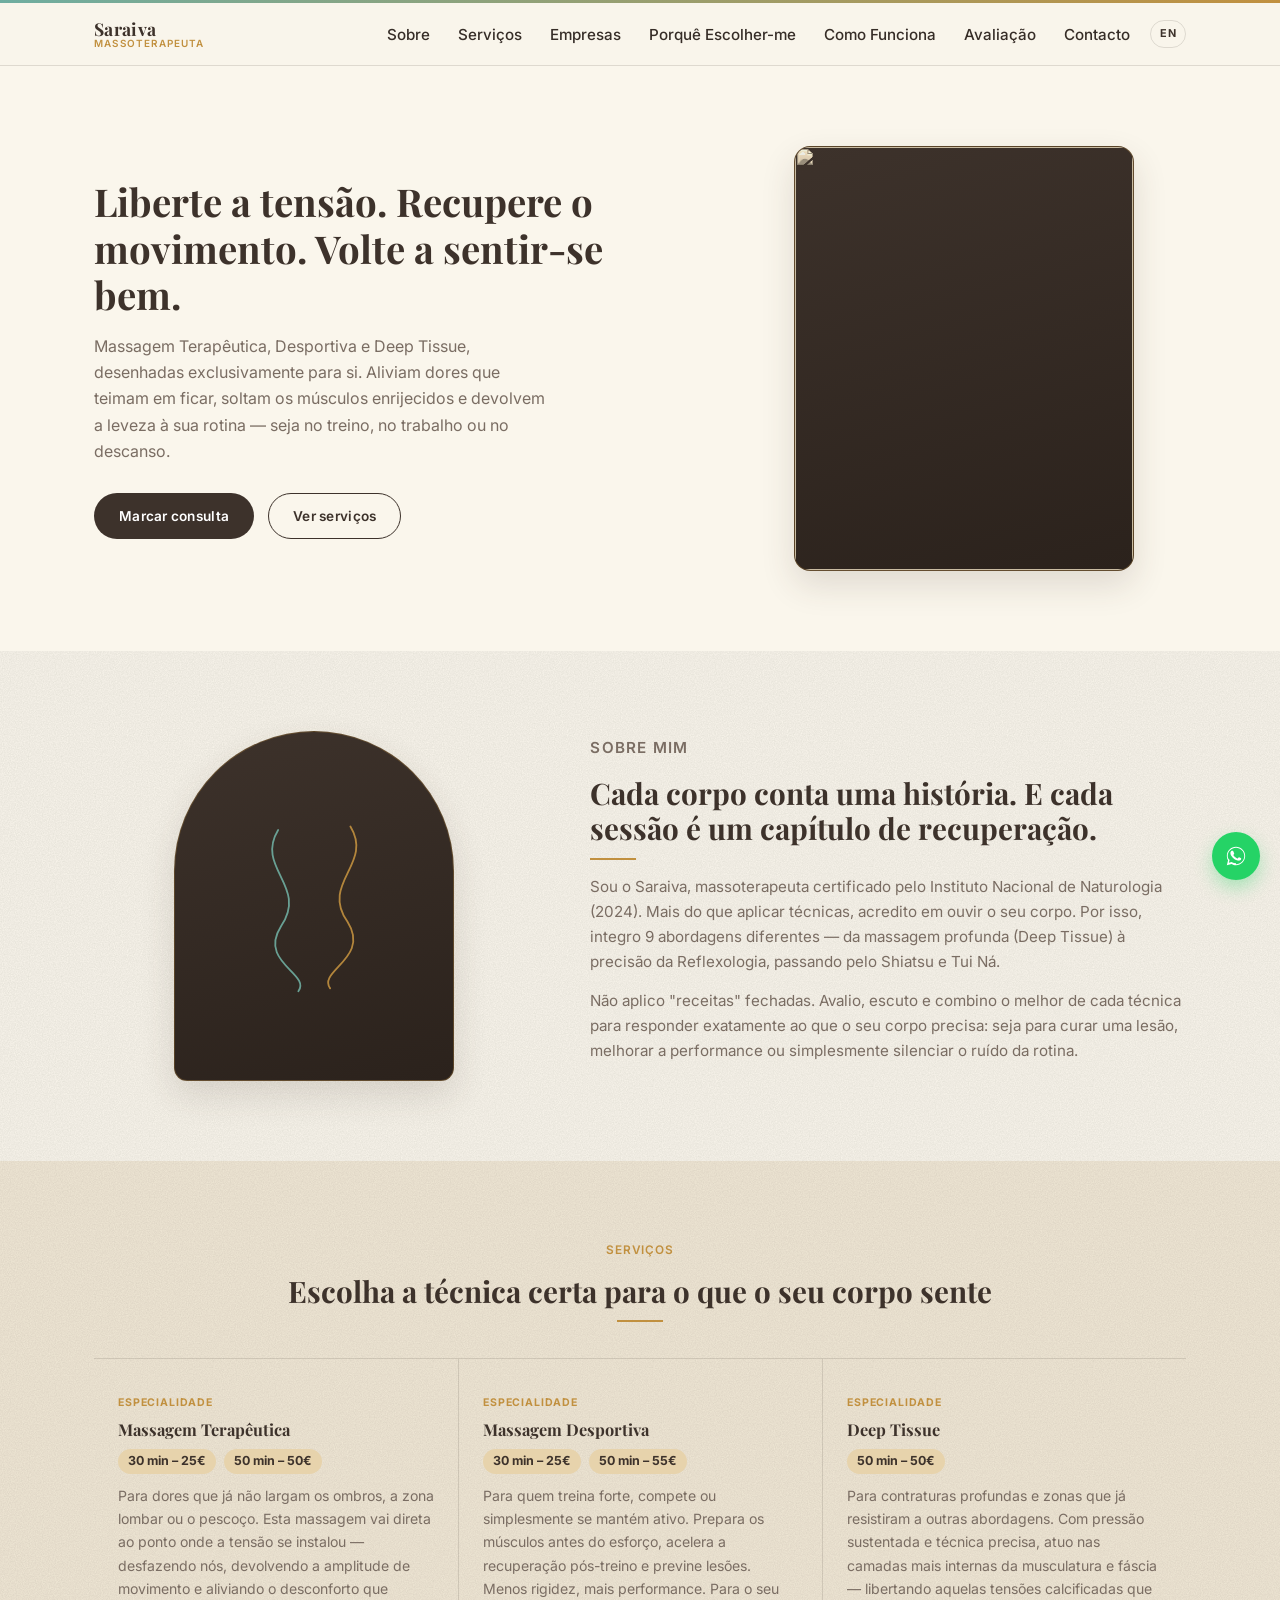
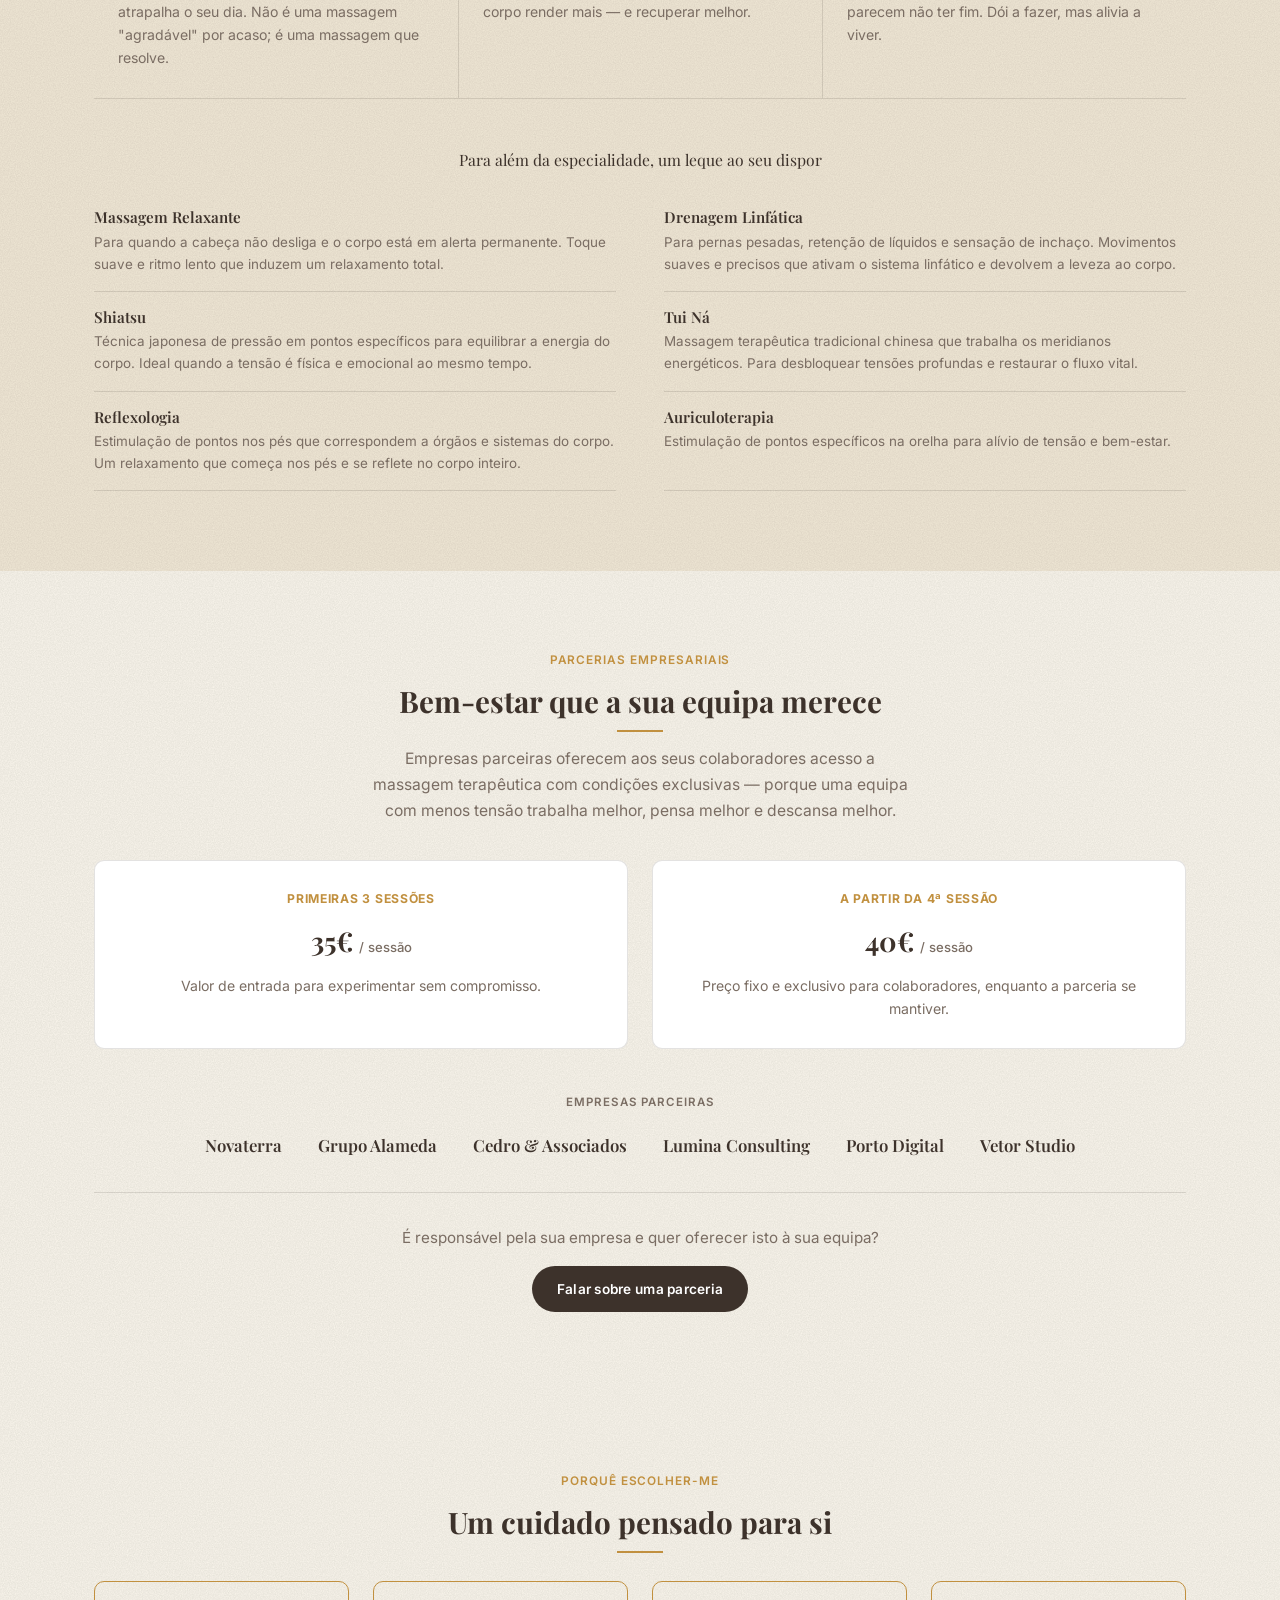
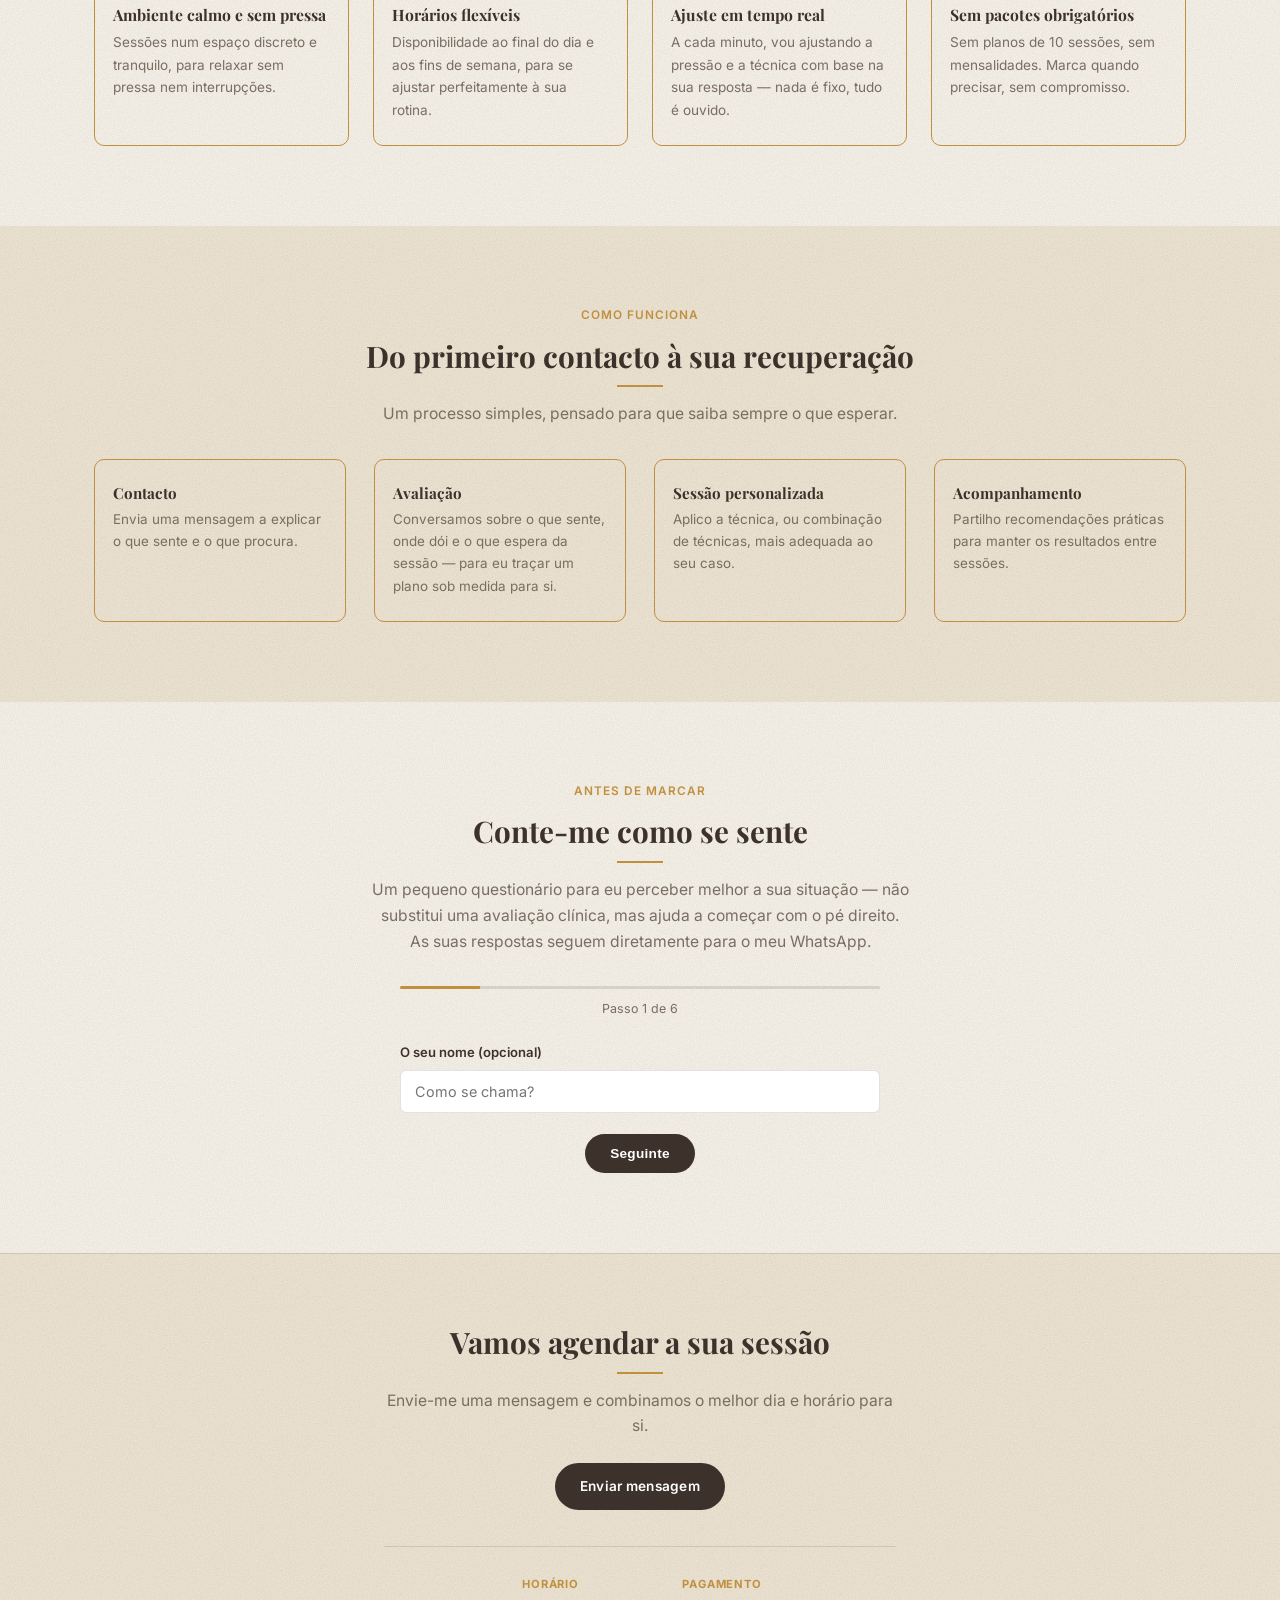
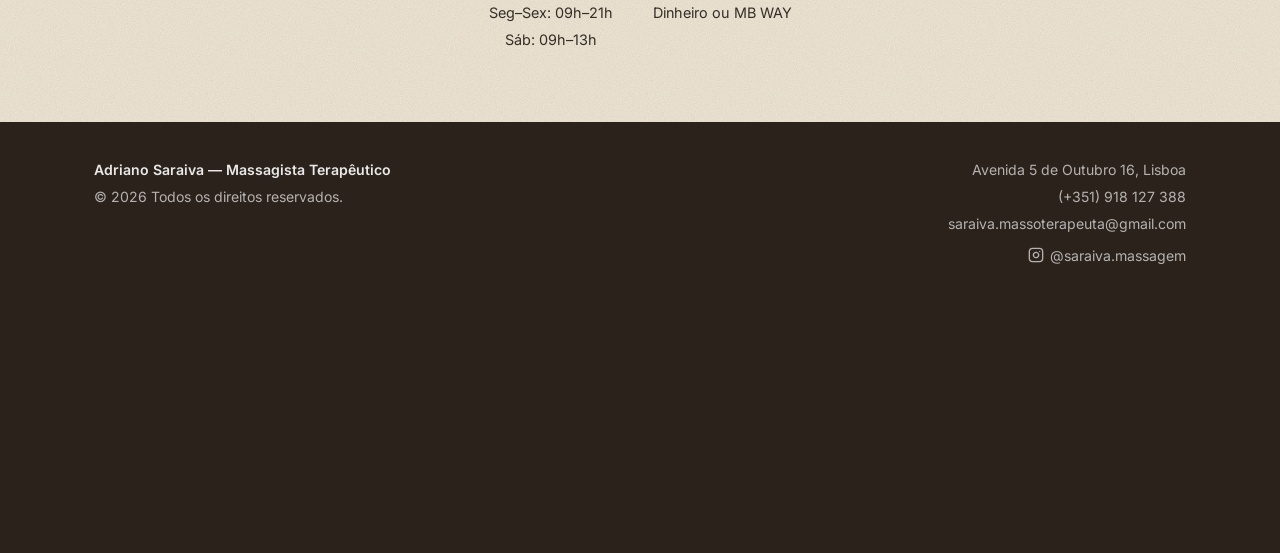
==== commit 03f7c4ac: "Fix street number (16, not 15) and add embedded map to footer Address was wrong in both the visible " ====
--- a/index.html
+++ b/index.html
@@ -18,7 +18,7 @@
 <link rel="preconnect" href="https://fonts.googleapis.com">
 <link rel="preconnect" href="https://fonts.gstatic.com" crossorigin>
 <link href="https://fonts.googleapis.com/css2?family=Playfair+Display:wght@500;600;700&family=Inter:wght@400;500;600;700&display=swap" rel="stylesheet">
-<link rel="stylesheet" href="css/style.css?v=50">
+<link rel="stylesheet" href="css/style.css?v=52">
 <script type="application/ld+json">
 {
   "@context": "https://schema.org",
@@ -28,7 +28,7 @@
   "email": "saraiva.massoterapeuta@gmail.com",
   "address": {
     "@type": "PostalAddress",
-    "streetAddress": "Avenida 5 de Outubro 15",
+    "streetAddress": "Avenida 5 de Outubro 16",
     "addressLocality": "Lisboa",
     "addressCountry": "PT"
   },
@@ -389,7 +389,7 @@
       <p>&copy; <span id="year"></span> Todos os direitos reservados.</p>
     </div>
     <div class="footer-block footer-contact">
-      <p>Avenida 5 de Outubro 15, Lisboa</p>
+      <p>Avenida 5 de Outubro 16, Lisboa</p>
       <p>(+351) 918 127 388</p>
       <p><a href="mailto:saraiva.massoterapeuta@gmail.com">saraiva.massoterapeuta@gmail.com</a></p>
       <a class="footer-social" target="_blank" rel="noopener" href="https://www.instagram.com/saraiva.massagem">
@@ -398,6 +398,9 @@
       </a>
     </div>
   </div>
+  <div class="footer-map">
+    <iframe src="https://www.google.com/maps?q=Avenida+5+de+Outubro+16,+Lisboa,+Portugal&output=embed" width="100%" height="220" style="border:0;" loading="lazy" referrerpolicy="no-referrer-when-downgrade" title="Localização"></iframe>
+  </div>
 </footer>
 
 <a class="floating-whatsapp" target="_blank" rel="noopener" aria-label="Contactar via WhatsApp"
@@ -405,6 +408,6 @@
   <svg viewBox="0 0 24 24" width="22" height="22" fill="currentColor"><path d="M17.5 14.4c-.3-.1-1.7-.9-2-1-.3-.1-.5-.1-.7.1-.2.3-.8 1-.9 1.1-.2.2-.3.2-.6.1-.3-.1-1.3-.5-2.4-1.5-.9-.8-1.5-1.8-1.7-2.1-.2-.3 0-.5.1-.6.1-.1.3-.3.4-.5.1-.1.2-.3.3-.4.1-.2 0-.3 0-.5s-.7-1.7-1-2.3c-.3-.6-.5-.5-.7-.5h-.6c-.2 0-.5.1-.8.3-.3.3-1 1-1 2.4s1 2.8 1.2 3c.1.2 2 3.1 4.9 4.3.7.3 1.2.5 1.7.6.7.2 1.3.2 1.8.1.6-.1 1.7-.7 1.9-1.3.2-.6.2-1.2.2-1.3-.1-.1-.3-.2-.6-.3z"/><path d="M12 2C6.5 2 2 6.5 2 12c0 1.8.5 3.5 1.3 5L2 22l5.2-1.4C8.6 21.5 10.3 22 12 22c5.5 0 10-4.5 10-10S17.5 2 12 2zm0 18c-1.6 0-3.1-.4-4.4-1.2l-.3-.2-3.1.8.8-3-.2-.3C3.4 14.9 3 13.5 3 12c0-5 4-9 9-9s9 4 9 9-4 9-9 9z"/></svg>
 </a>
 
-<script src="js/script.js?v=50"></script>
+<script src="js/script.js?v=52"></script>
 </body>
 </html>
--- a/css/style.css
+++ b/css/style.css
@@ -671,6 +671,14 @@
   margin-top: 4px;
 }
 
+.footer-map {
+  margin-top: 28px;
+  border-radius: 10px;
+  overflow: hidden;
+  filter: grayscale(0.4) contrast(1.05);
+}
+.footer-map iframe { display: block; }
+
 @media (max-width: 500px) {
   .footer-inner { flex-direction: column; }
   .footer-contact { text-align: left; }
@@ -715,9 +723,7 @@
 /* Responsive */
 @media (max-width: 960px) {
   .hero-grid { grid-template-columns: 1fr; }
-  .hero-content { order: 1; text-align: center; }
-  .hero-subtitle { margin-left: auto; margin-right: auto; }
-  .hero-actions { justify-content: center; }
+  .hero-content { order: 1; }
   .hero-visual { order: 2; max-width: 320px; margin: 0 auto; }
 }
 
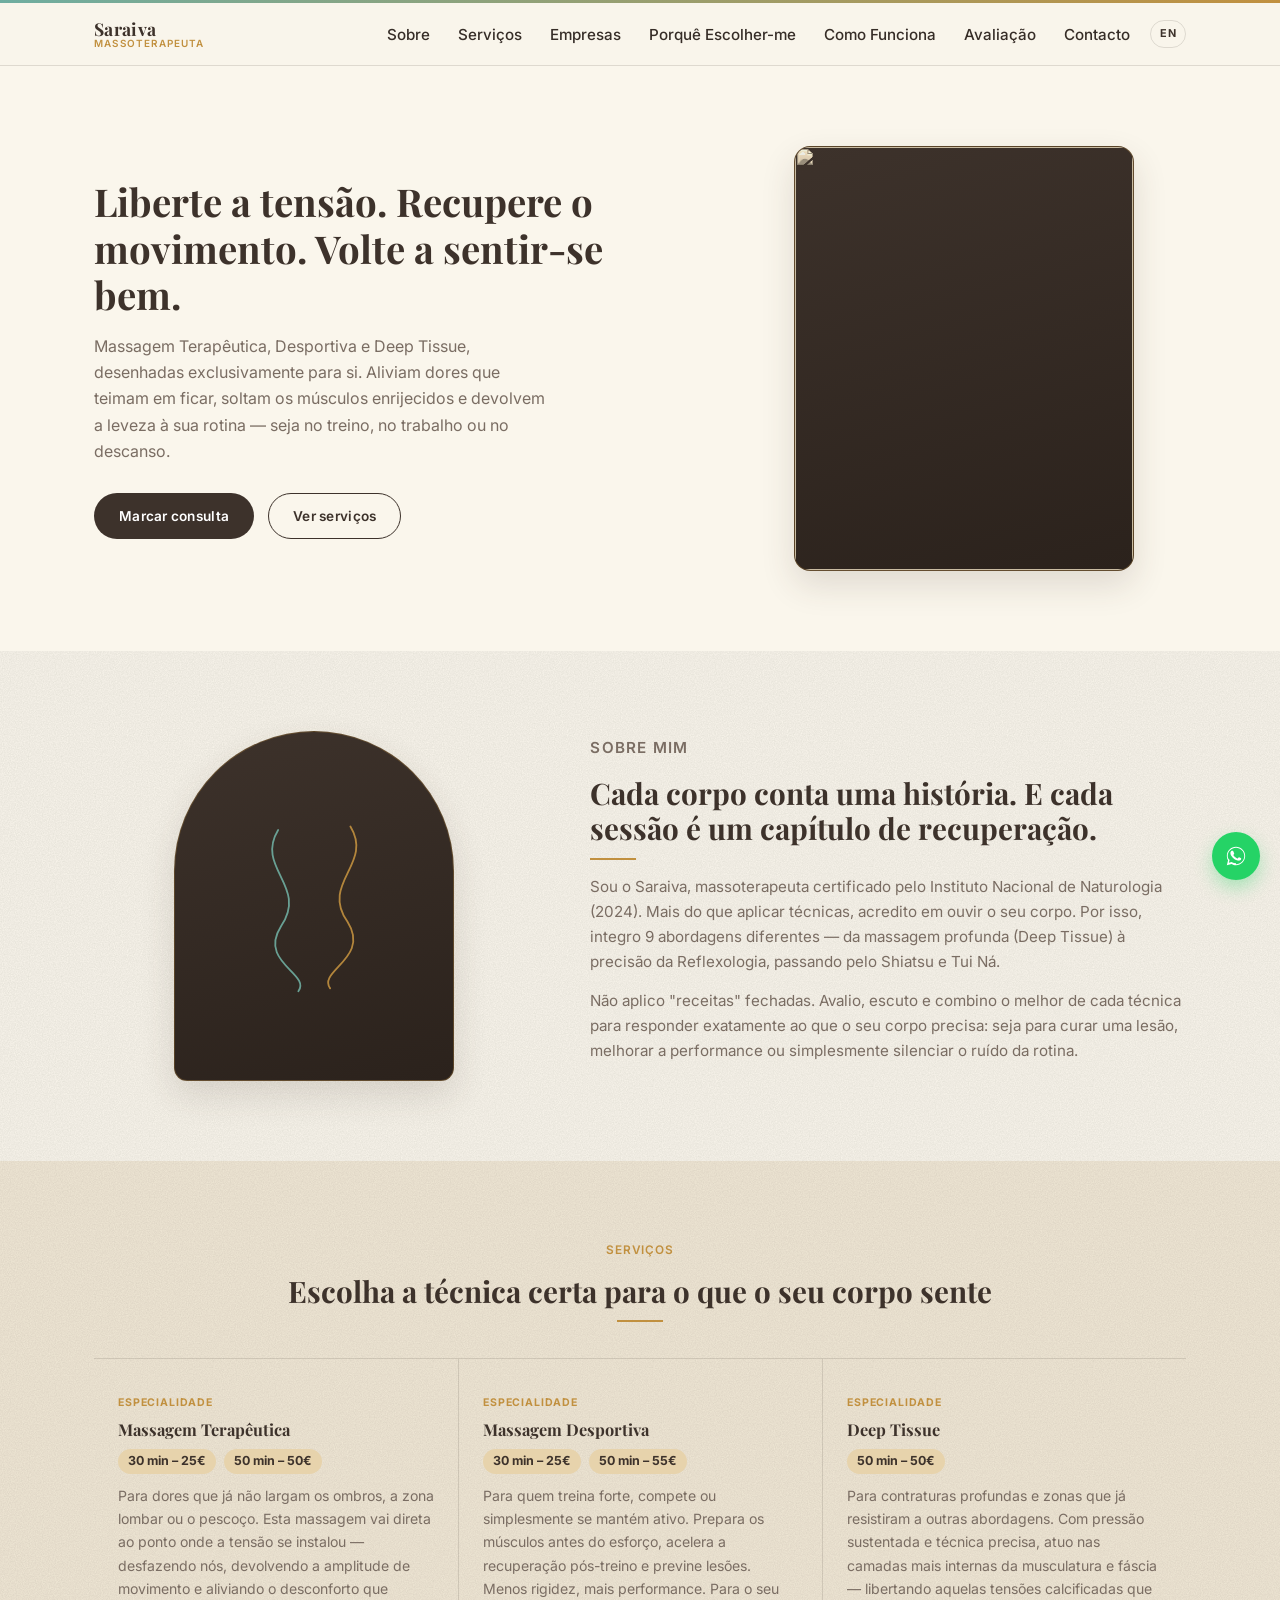
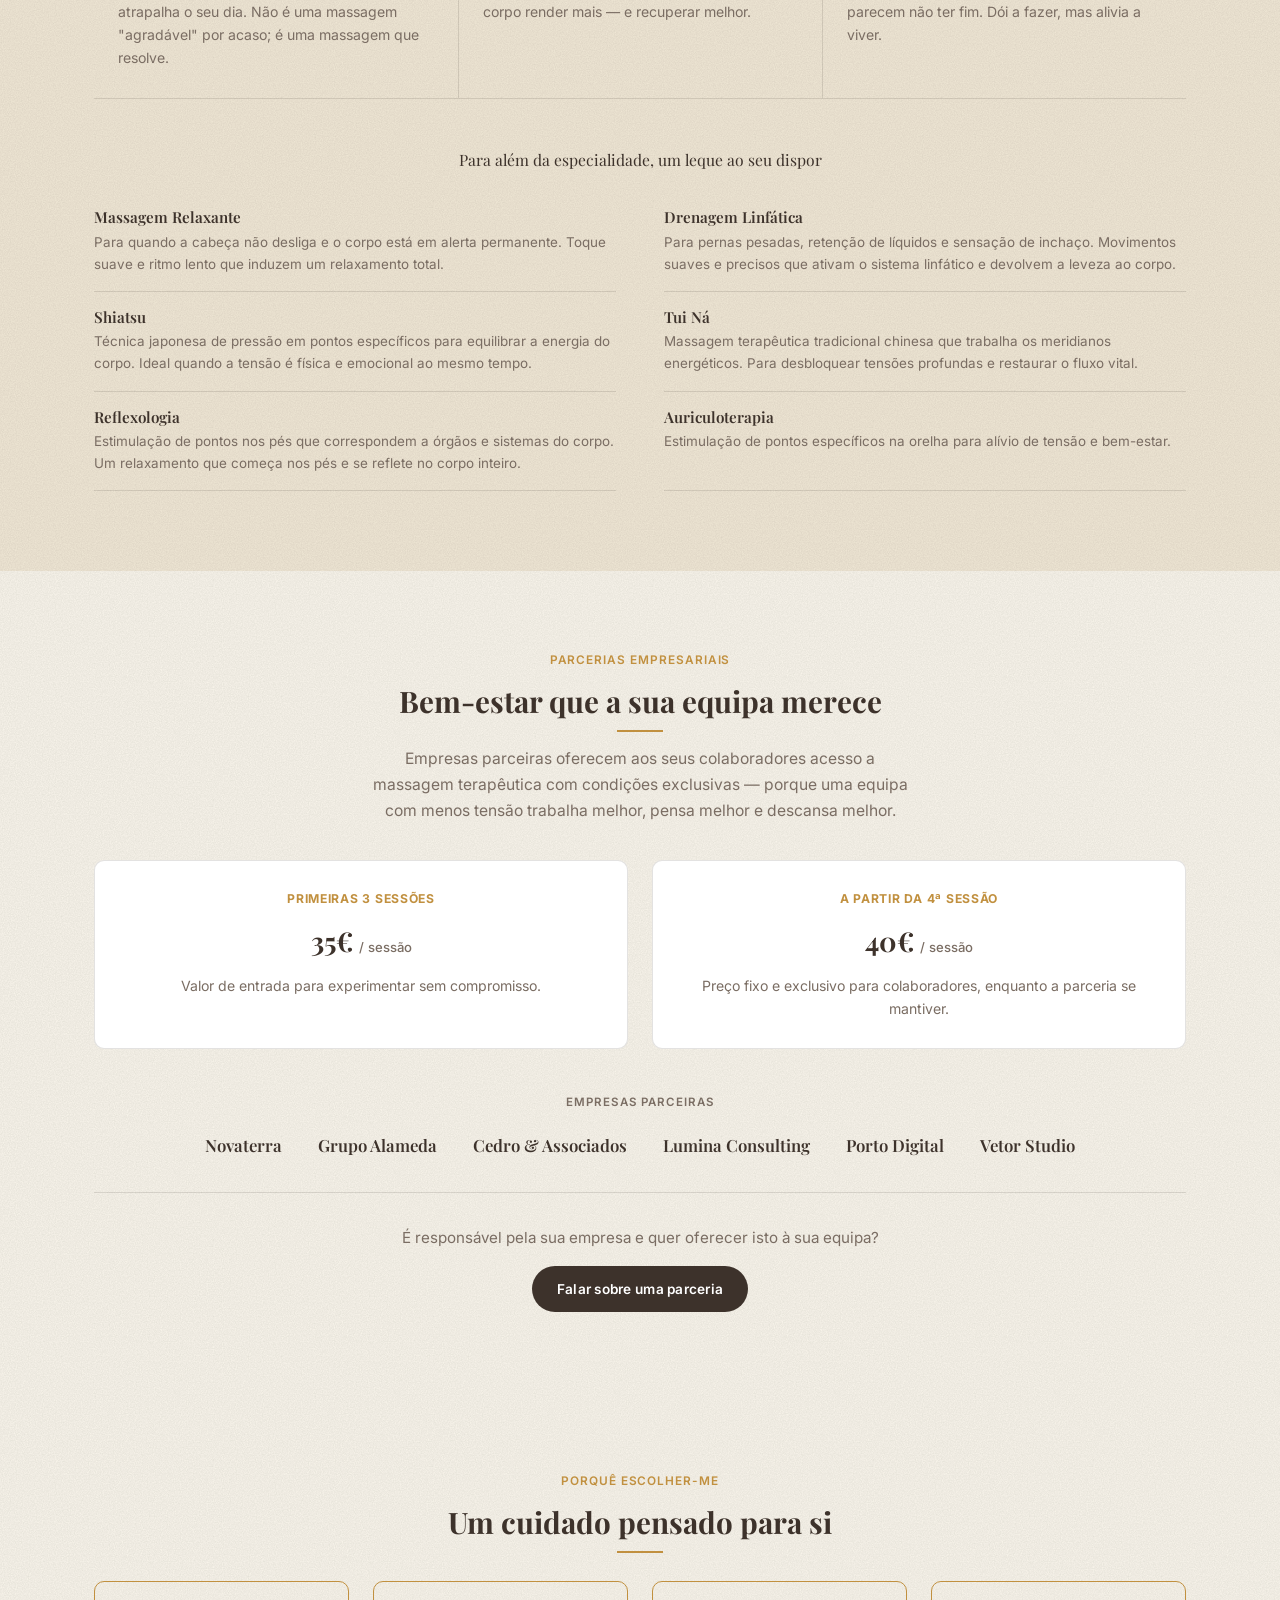
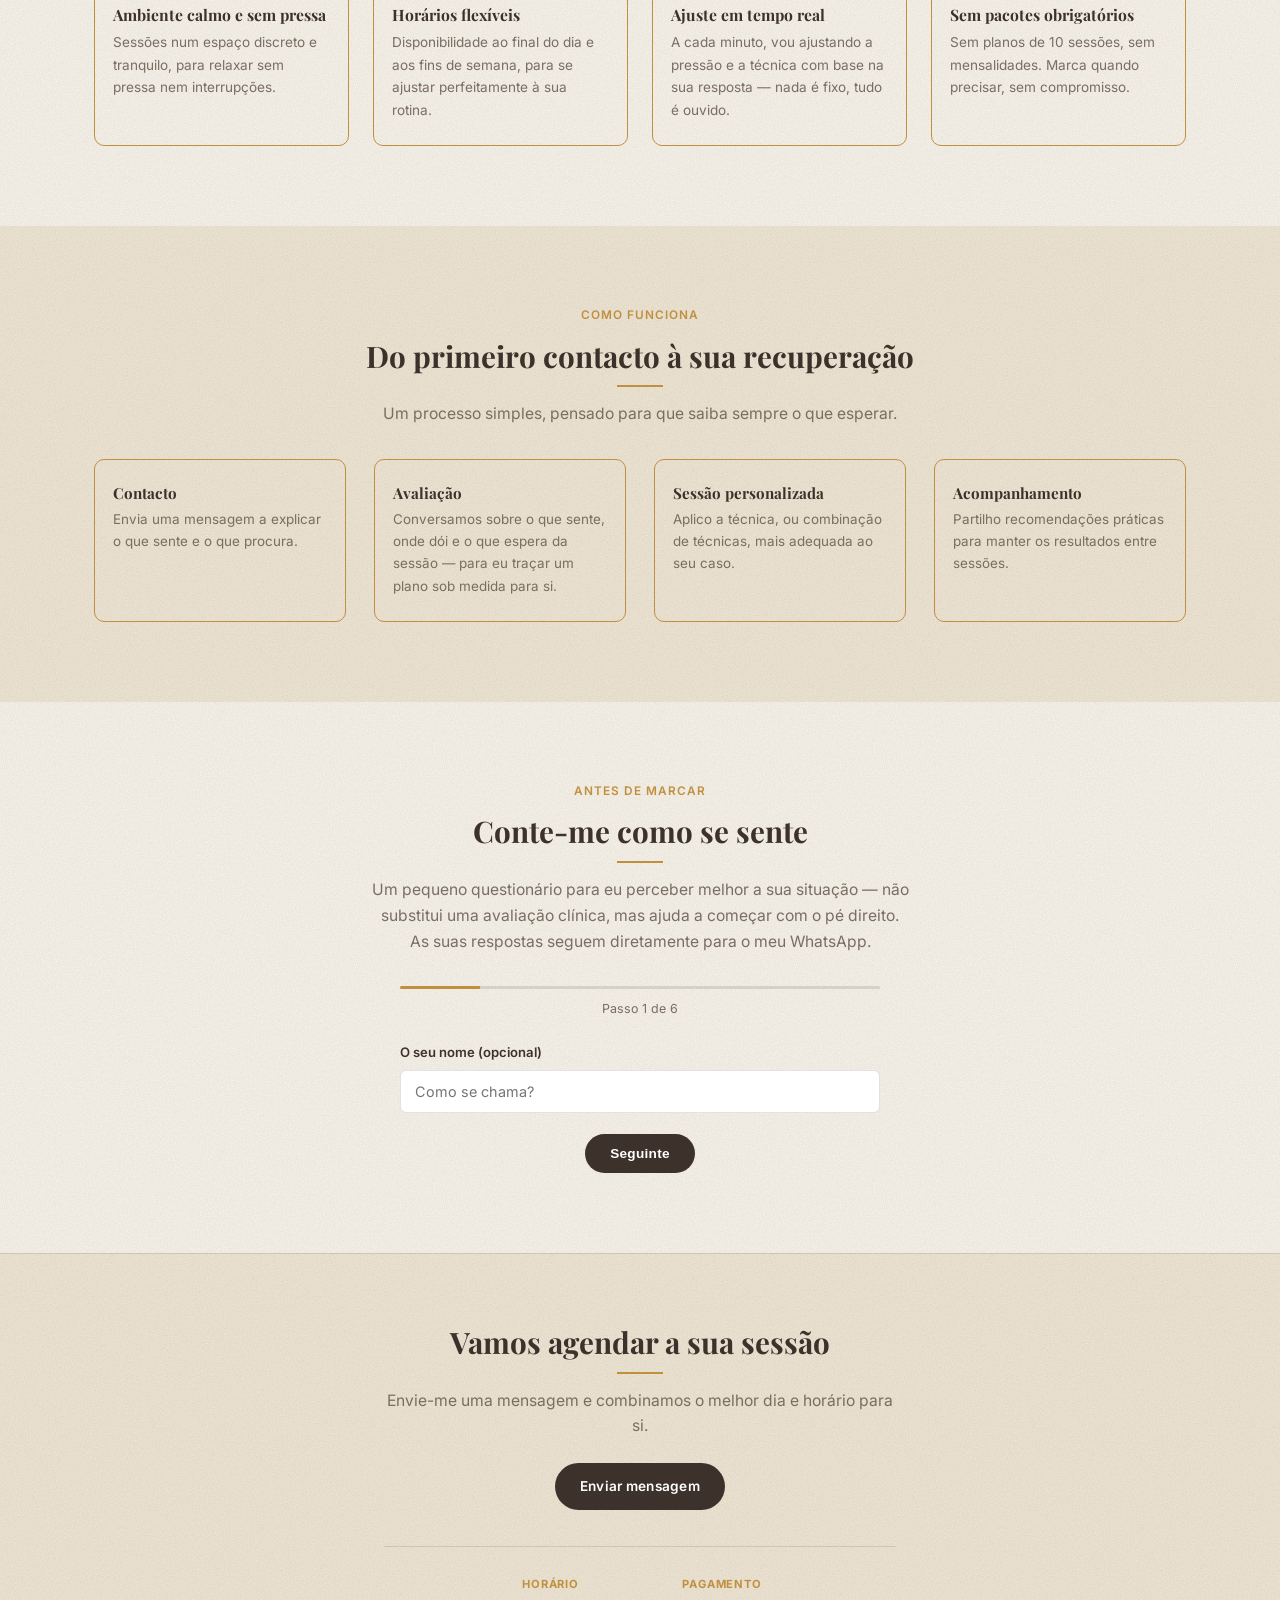
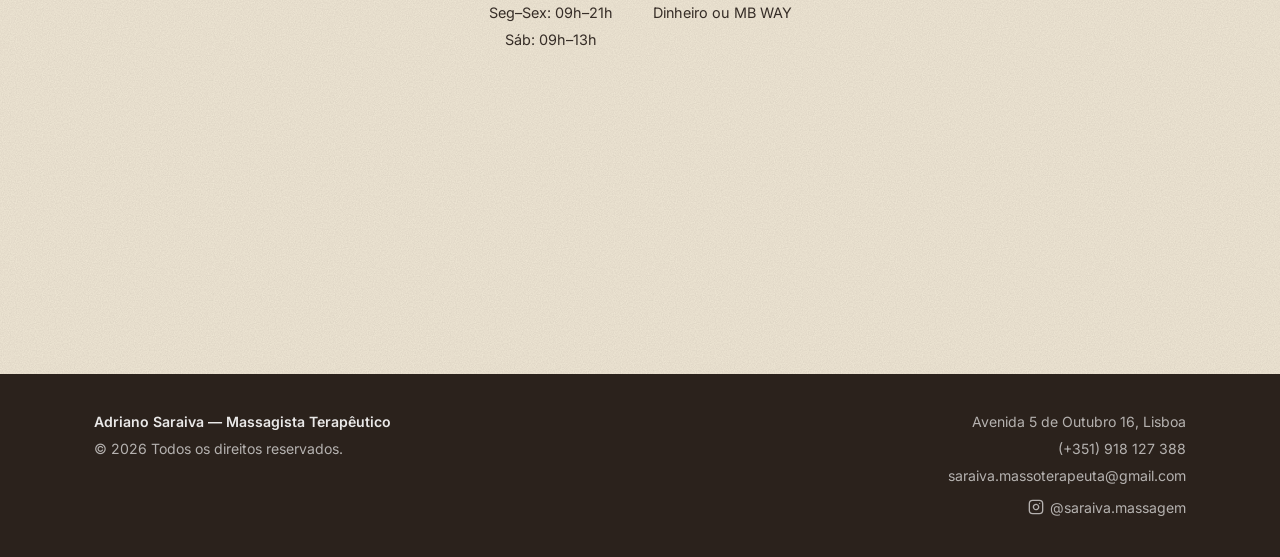
==== commit 8eb11f35: "Move the map from the footer into the final booking section It read as an orphaned afterthought at t" ====
--- a/index.html
+++ b/index.html
@@ -18,7 +18,7 @@
 <link rel="preconnect" href="https://fonts.googleapis.com">
 <link rel="preconnect" href="https://fonts.gstatic.com" crossorigin>
 <link href="https://fonts.googleapis.com/css2?family=Playfair+Display:wght@500;600;700&family=Inter:wght@400;500;600;700&display=swap" rel="stylesheet">
-<link rel="stylesheet" href="css/style.css?v=52">
+<link rel="stylesheet" href="css/style.css?v=53">
 <script type="application/ld+json">
 {
   "@context": "https://schema.org",
@@ -377,6 +377,10 @@
           <span class="contact-info-value">Dinheiro ou MB WAY</span>
         </div>
       </div>
+
+      <div class="cta-map">
+        <iframe src="https://www.google.com/maps?q=Avenida+5+de+Outubro+16,+Lisboa,+Portugal&output=embed" width="100%" height="220" style="border:0;" loading="lazy" referrerpolicy="no-referrer-when-downgrade" title="Localização"></iframe>
+      </div>
     </div>
   </section>
 
@@ -398,9 +402,6 @@
       </a>
     </div>
   </div>
-  <div class="footer-map">
-    <iframe src="https://www.google.com/maps?q=Avenida+5+de+Outubro+16,+Lisboa,+Portugal&output=embed" width="100%" height="220" style="border:0;" loading="lazy" referrerpolicy="no-referrer-when-downgrade" title="Localização"></iframe>
-  </div>
 </footer>
 
 <a class="floating-whatsapp" target="_blank" rel="noopener" aria-label="Contactar via WhatsApp"
@@ -408,6 +409,6 @@
   <svg viewBox="0 0 24 24" width="22" height="22" fill="currentColor"><path d="M17.5 14.4c-.3-.1-1.7-.9-2-1-.3-.1-.5-.1-.7.1-.2.3-.8 1-.9 1.1-.2.2-.3.2-.6.1-.3-.1-1.3-.5-2.4-1.5-.9-.8-1.5-1.8-1.7-2.1-.2-.3 0-.5.1-.6.1-.1.3-.3.4-.5.1-.1.2-.3.3-.4.1-.2 0-.3 0-.5s-.7-1.7-1-2.3c-.3-.6-.5-.5-.7-.5h-.6c-.2 0-.5.1-.8.3-.3.3-1 1-1 2.4s1 2.8 1.2 3c.1.2 2 3.1 4.9 4.3.7.3 1.2.5 1.7.6.7.2 1.3.2 1.8.1.6-.1 1.7-.7 1.9-1.3.2-.6.2-1.2.2-1.3-.1-.1-.3-.2-.6-.3z"/><path d="M12 2C6.5 2 2 6.5 2 12c0 1.8.5 3.5 1.3 5L2 22l5.2-1.4C8.6 21.5 10.3 22 12 22c5.5 0 10-4.5 10-10S17.5 2 12 2zm0 18c-1.6 0-3.1-.4-4.4-1.2l-.3-.2-3.1.8.8-3-.2-.3C3.4 14.9 3 13.5 3 12c0-5 4-9 9-9s9 4 9 9-4 9-9 9z"/></svg>
 </a>
 
-<script src="js/script.js?v=52"></script>
+<script src="js/script.js?v=53"></script>
 </body>
 </html>
--- a/css/style.css
+++ b/css/style.css
@@ -671,13 +671,13 @@
   margin-top: 4px;
 }
 
-.footer-map {
-  margin-top: 28px;
+.cta-map {
+  margin-top: 32px;
   border-radius: 10px;
   overflow: hidden;
   filter: grayscale(0.4) contrast(1.05);
 }
-.footer-map iframe { display: block; }
+.cta-map iframe { display: block; }
 
 @media (max-width: 500px) {
   .footer-inner { flex-direction: column; }
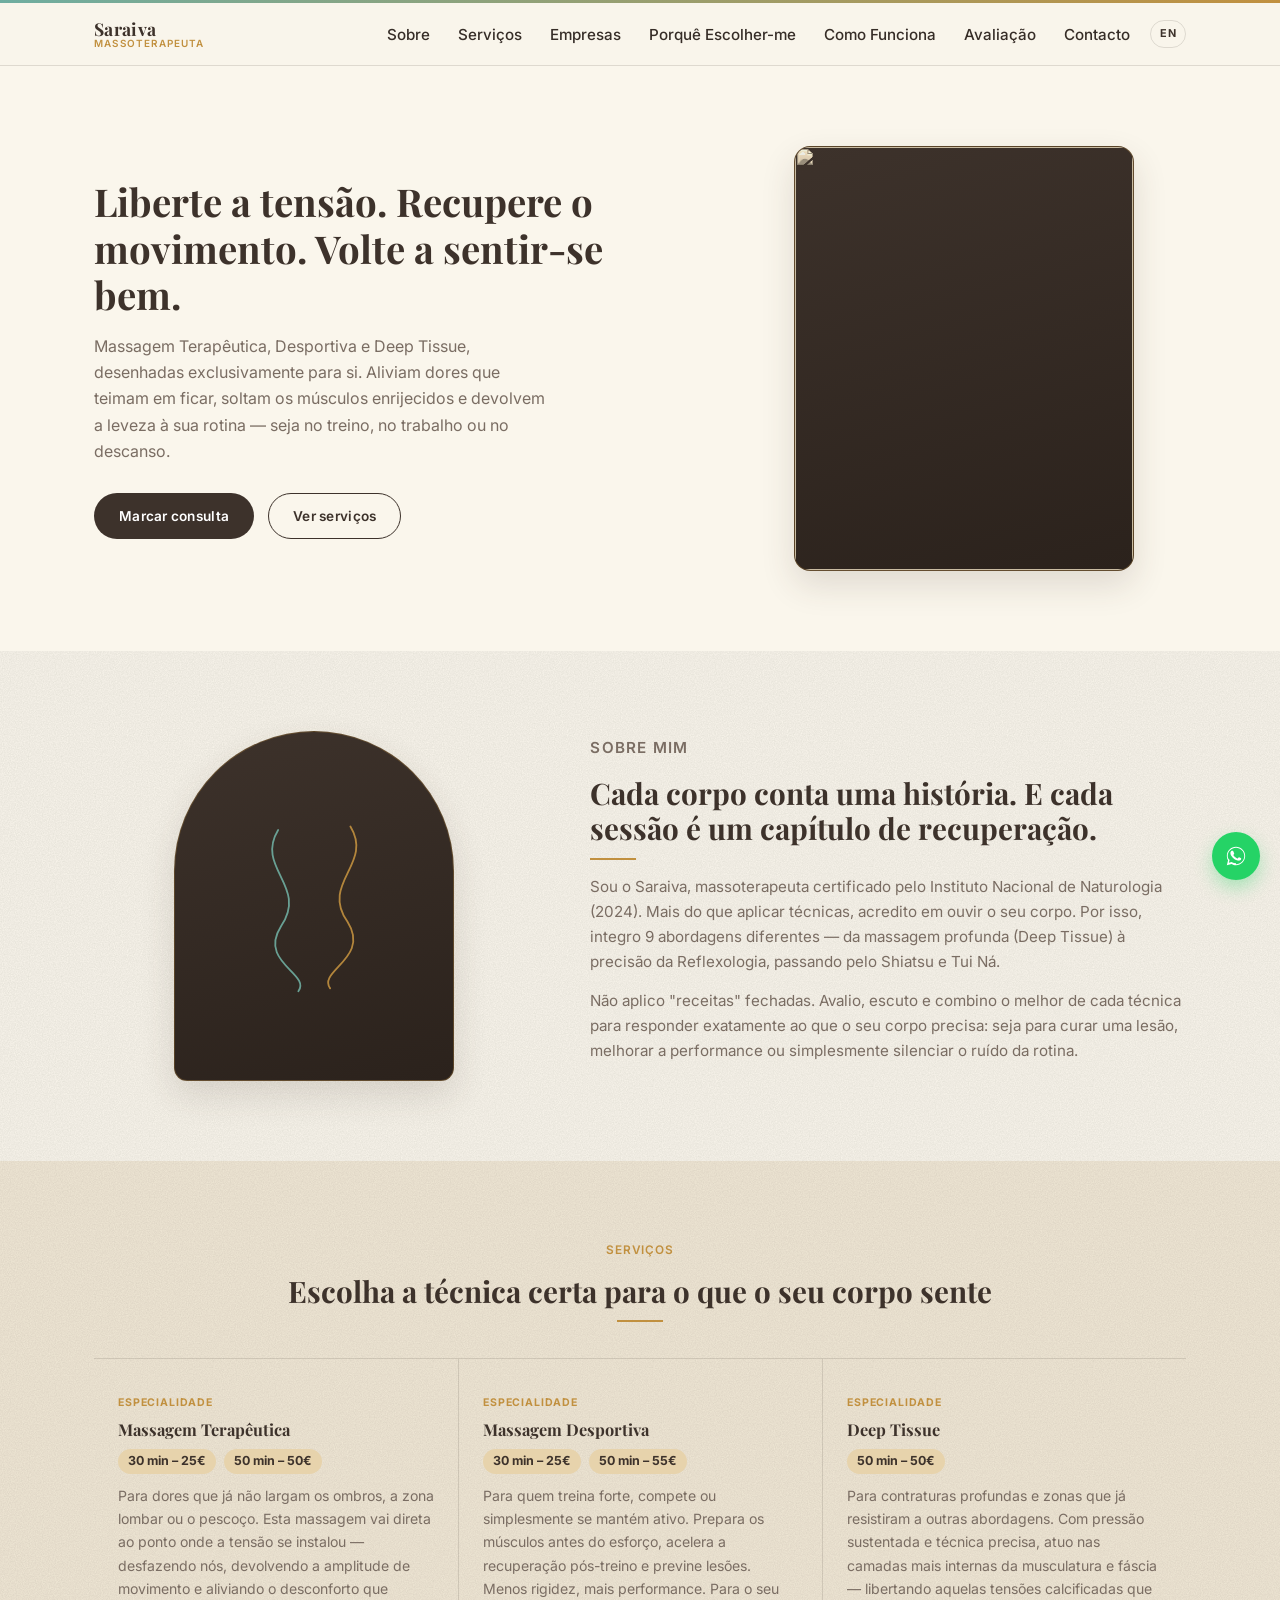
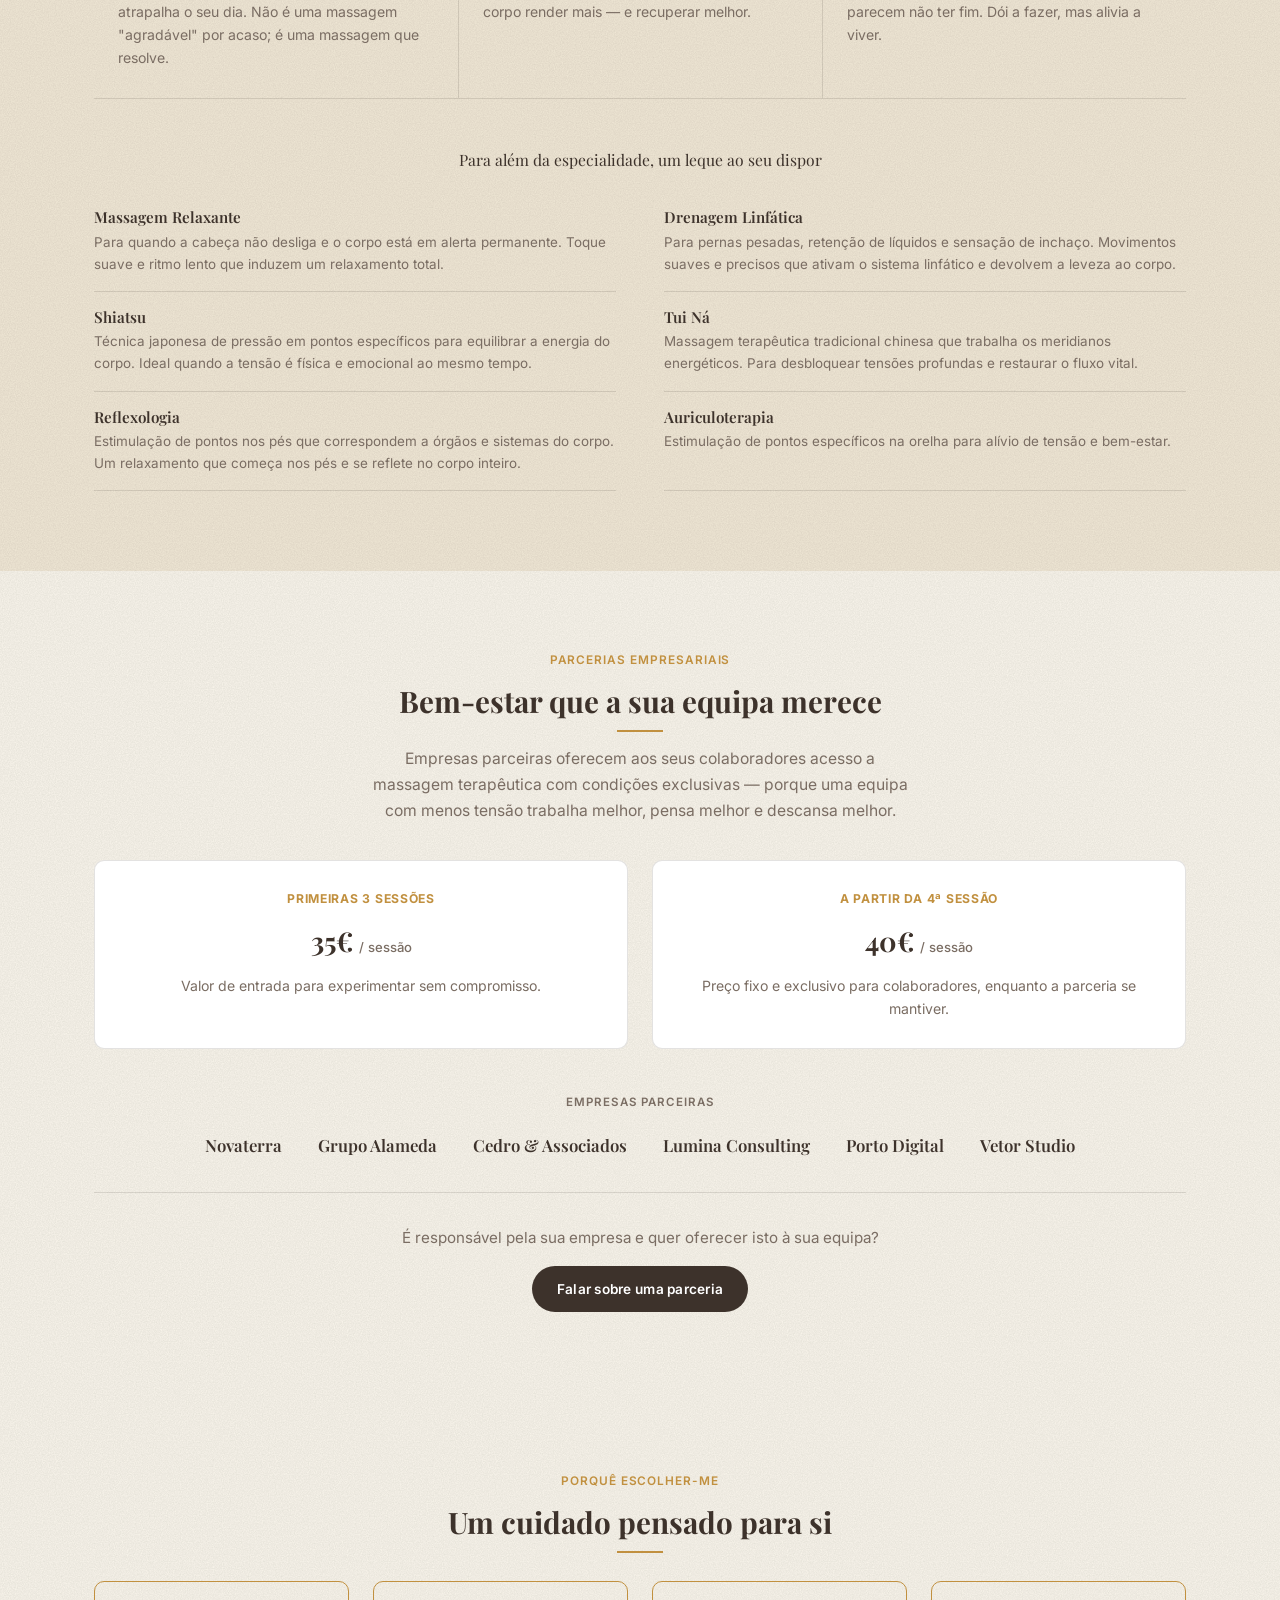
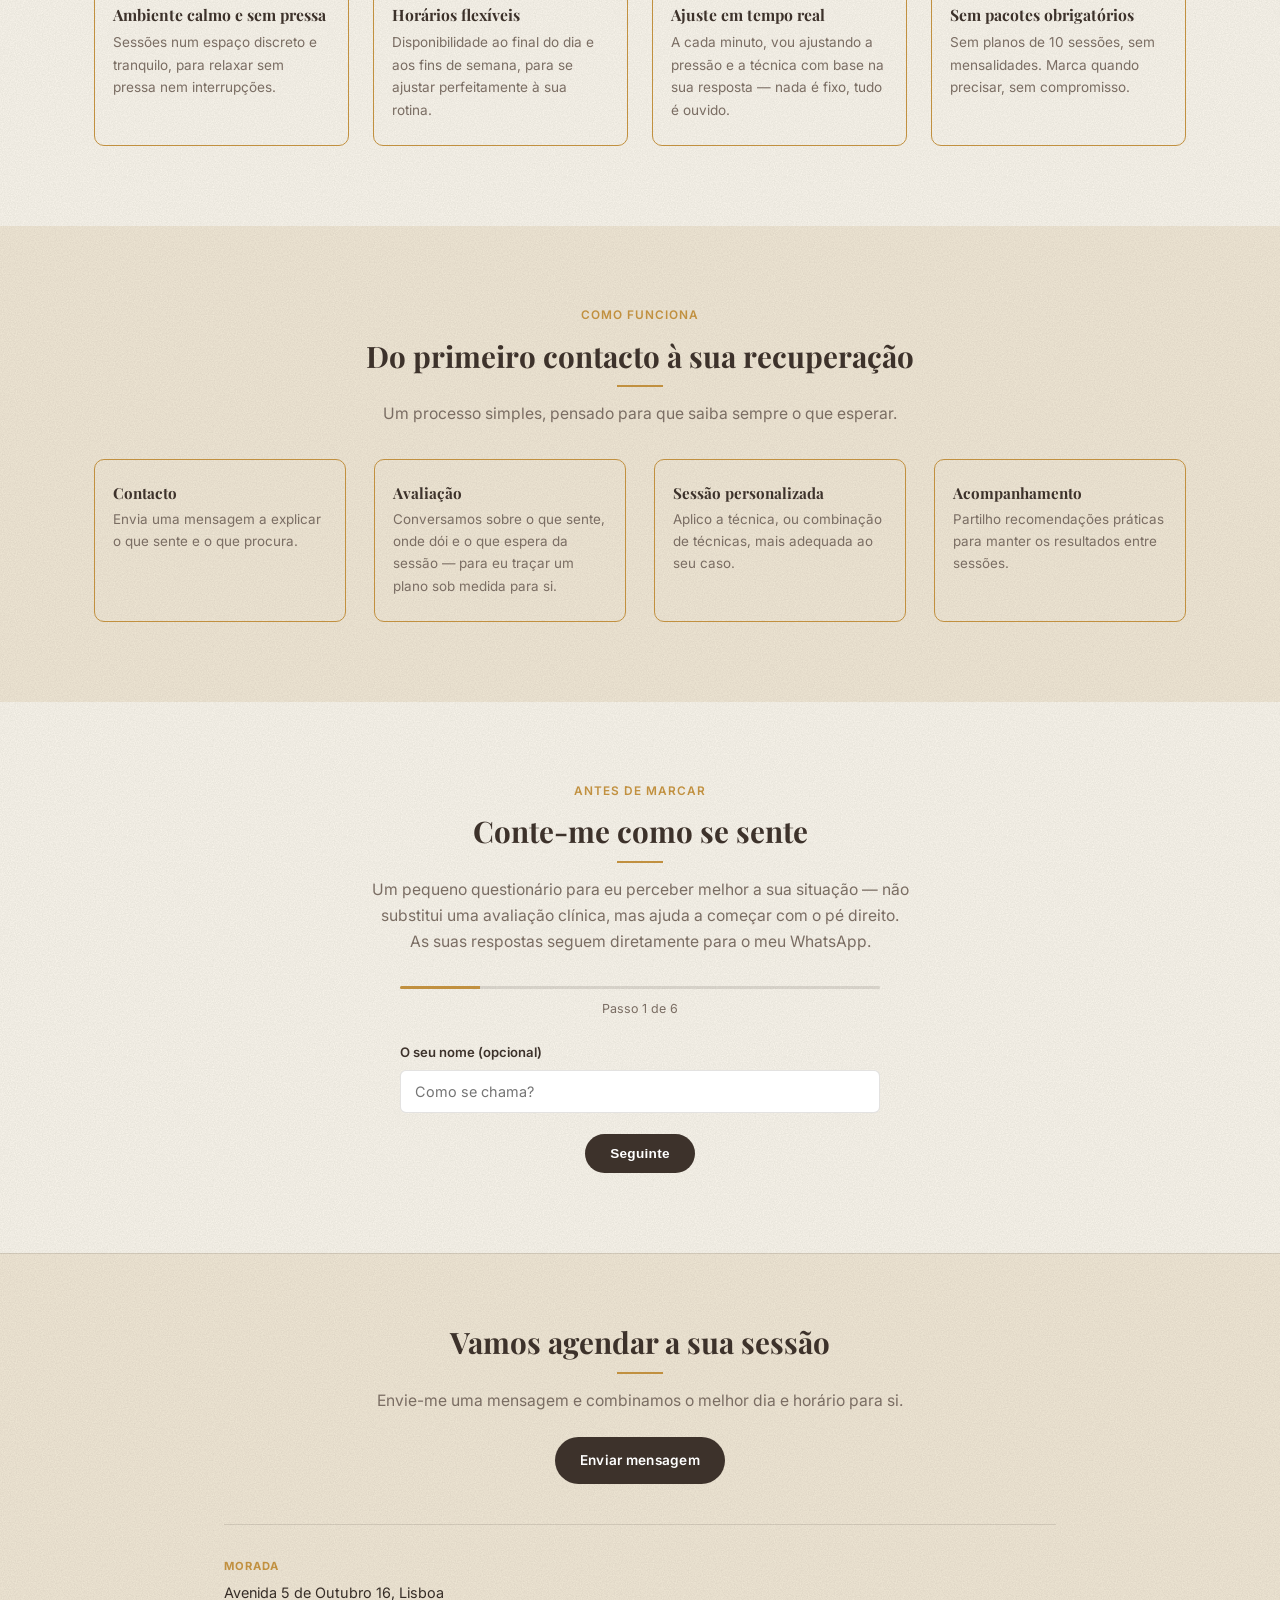
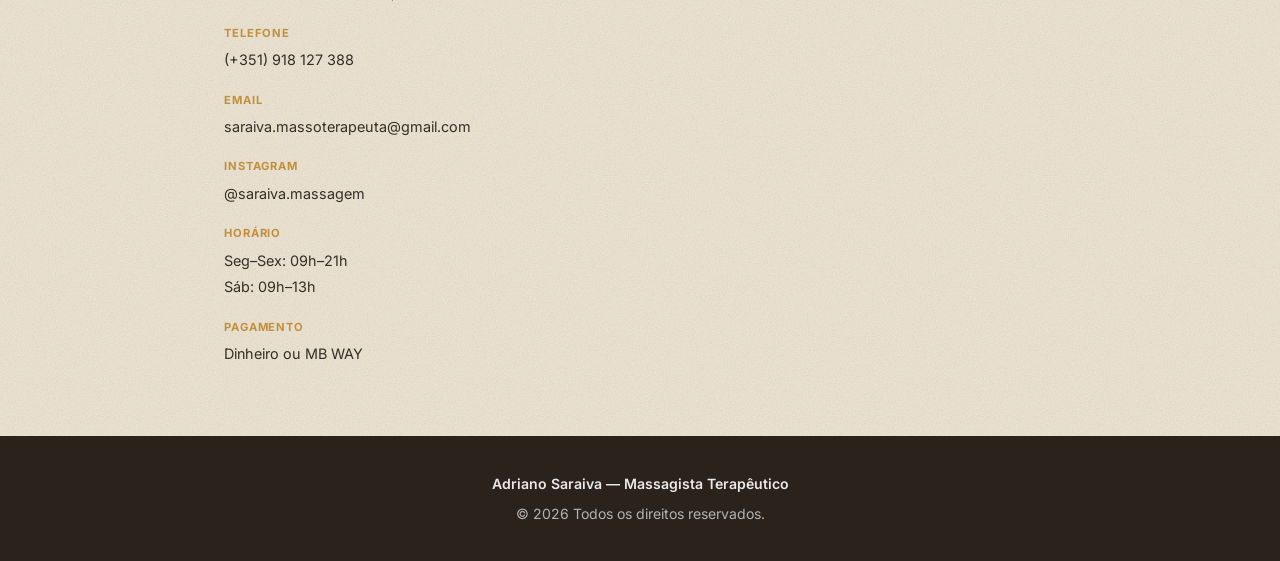
==== commit af10a21f: "Move all contact details into a two-column info + map section Address, phone, email, Instagram, hour" ====
--- a/index.html
+++ b/index.html
@@ -18,7 +18,7 @@
 <link rel="preconnect" href="https://fonts.googleapis.com">
 <link rel="preconnect" href="https://fonts.gstatic.com" crossorigin>
 <link href="https://fonts.googleapis.com/css2?family=Playfair+Display:wght@500;600;700&family=Inter:wght@400;500;600;700&display=swap" rel="stylesheet">
-<link rel="stylesheet" href="css/style.css?v=53">
+<link rel="stylesheet" href="css/style.css?v=54">
 <script type="application/ld+json">
 {
   "@context": "https://schema.org",
@@ -367,19 +367,37 @@
         Enviar mensagem
       </a>
 
-      <div class="contact-info-grid">
-        <div class="contact-info-item">
-          <span class="contact-info-label">Horário</span>
-          <span class="contact-info-value">Seg–Sex: 09h–21h<br>Sáb: 09h–13h</span>
-        </div>
-        <div class="contact-info-item">
-          <span class="contact-info-label">Pagamento</span>
-          <span class="contact-info-value">Dinheiro ou MB WAY</span>
-        </div>
-      </div>
-
-      <div class="cta-map">
-        <iframe src="https://www.google.com/maps?q=Avenida+5+de+Outubro+16,+Lisboa,+Portugal&output=embed" width="100%" height="220" style="border:0;" loading="lazy" referrerpolicy="no-referrer-when-downgrade" title="Localização"></iframe>
+      <div class="contact-split">
+        <div class="contact-details">
+          <div class="contact-info-item">
+            <span class="contact-info-label">Morada</span>
+            <span class="contact-info-value">Avenida 5 de Outubro 16, Lisboa</span>
+          </div>
+          <div class="contact-info-item">
+            <span class="contact-info-label">Telefone</span>
+            <span class="contact-info-value">(+351) 918 127 388</span>
+          </div>
+          <div class="contact-info-item">
+            <span class="contact-info-label">Email</span>
+            <span class="contact-info-value"><a href="mailto:saraiva.massoterapeuta@gmail.com">saraiva.massoterapeuta@gmail.com</a></span>
+          </div>
+          <div class="contact-info-item">
+            <span class="contact-info-label">Instagram</span>
+            <span class="contact-info-value"><a target="_blank" rel="noopener" href="https://www.instagram.com/saraiva.massagem">@saraiva.massagem</a></span>
+          </div>
+          <div class="contact-info-item">
+            <span class="contact-info-label">Horário</span>
+            <span class="contact-info-value">Seg–Sex: 09h–21h<br>Sáb: 09h–13h</span>
+          </div>
+          <div class="contact-info-item">
+            <span class="contact-info-label">Pagamento</span>
+            <span class="contact-info-value">Dinheiro ou MB WAY</span>
+          </div>
+        </div>
+
+        <div class="cta-map">
+          <iframe src="https://www.google.com/maps?q=Avenida+5+de+Outubro+16,+Lisboa,+Portugal&output=embed" width="100%" height="100%" style="border:0;" loading="lazy" referrerpolicy="no-referrer-when-downgrade" title="Localização"></iframe>
+        </div>
       </div>
     </div>
   </section>
@@ -388,19 +406,8 @@
 
 <footer class="site-footer">
   <div class="container footer-inner">
-    <div class="footer-block">
-      <p class="footer-brand">Adriano Saraiva — Massagista Terapêutico</p>
-      <p>&copy; <span id="year"></span> Todos os direitos reservados.</p>
-    </div>
-    <div class="footer-block footer-contact">
-      <p>Avenida 5 de Outubro 16, Lisboa</p>
-      <p>(+351) 918 127 388</p>
-      <p><a href="mailto:saraiva.massoterapeuta@gmail.com">saraiva.massoterapeuta@gmail.com</a></p>
-      <a class="footer-social" target="_blank" rel="noopener" href="https://www.instagram.com/saraiva.massagem">
-        <svg viewBox="0 0 24 24" width="16" height="16" fill="none" stroke="currentColor" stroke-width="2" stroke-linecap="round" stroke-linejoin="round"><rect x="2" y="2" width="20" height="20" rx="5" ry="5"></rect><path d="M16 11.37A4 4 0 1 1 12.63 8 4 4 0 0 1 16 11.37z"></path><line x1="17.5" x2="17.51" y1="6.5" y2="6.5"></line></svg>
-        @saraiva.massagem
-      </a>
-    </div>
+    <p class="footer-brand">Adriano Saraiva — Massagista Terapêutico</p>
+    <p>&copy; <span id="year"></span> Todos os direitos reservados.</p>
   </div>
 </footer>
 
@@ -409,6 +416,6 @@
   <svg viewBox="0 0 24 24" width="22" height="22" fill="currentColor"><path d="M17.5 14.4c-.3-.1-1.7-.9-2-1-.3-.1-.5-.1-.7.1-.2.3-.8 1-.9 1.1-.2.2-.3.2-.6.1-.3-.1-1.3-.5-2.4-1.5-.9-.8-1.5-1.8-1.7-2.1-.2-.3 0-.5.1-.6.1-.1.3-.3.4-.5.1-.1.2-.3.3-.4.1-.2 0-.3 0-.5s-.7-1.7-1-2.3c-.3-.6-.5-.5-.7-.5h-.6c-.2 0-.5.1-.8.3-.3.3-1 1-1 2.4s1 2.8 1.2 3c.1.2 2 3.1 4.9 4.3.7.3 1.2.5 1.7.6.7.2 1.3.2 1.8.1.6-.1 1.7-.7 1.9-1.3.2-.6.2-1.2.2-1.3-.1-.1-.3-.2-.6-.3z"/><path d="M12 2C6.5 2 2 6.5 2 12c0 1.8.5 3.5 1.3 5L2 22l5.2-1.4C8.6 21.5 10.3 22 12 22c5.5 0 10-4.5 10-10S17.5 2 12 2zm0 18c-1.6 0-3.1-.4-4.4-1.2l-.3-.2-3.1.8.8-3-.2-.3C3.4 14.9 3 13.5 3 12c0-5 4-9 9-9s9 4 9 9-4 9-9 9z"/></svg>
 </a>
 
-<script src="js/script.js?v=53"></script>
+<script src="js/script.js?v=54"></script>
 </body>
 </html>
--- a/css/style.css
+++ b/css/style.css
@@ -616,21 +616,22 @@
   border-top: 1px solid var(--line);
 }
 .cta-inner {
-  max-width: 560px;
+  max-width: 880px;
 }
 .cta-section h2::after { left: 50%; transform: translateX(-50%); }
 .cta-section p { color: var(--text-muted); margin-bottom: 24px; font-size: 0.98rem; }
 
-.contact-info-grid {
-  display: flex;
-  justify-content: center;
-  gap: 40px;
-  margin-top: 36px;
-  padding-top: 28px;
+.contact-split {
+  display: grid;
+  grid-template-columns: 1fr 1fr;
+  gap: 48px;
+  margin-top: 40px;
+  padding-top: 32px;
   border-top: 1px solid var(--line);
-  flex-wrap: wrap;
-}
-.contact-info-item { text-align: center; }
+  text-align: left;
+}
+
+.contact-details { display: flex; flex-direction: column; gap: 18px; }
 .contact-info-label {
   display: block;
   font-size: 0.7rem;
@@ -638,13 +639,23 @@
   letter-spacing: 0.08em;
   text-transform: uppercase;
   color: var(--gold);
-  margin-bottom: 6px;
+  margin-bottom: 4px;
 }
 .contact-info-value {
   font-size: 0.9rem;
   color: var(--text);
   line-height: 1.5;
 }
+.contact-info-value a { color: var(--text); transition: color 0.15s ease; }
+.contact-info-value a:hover { color: var(--gold); }
+
+.cta-map {
+  border-radius: 10px;
+  overflow: hidden;
+  filter: grayscale(0.4) contrast(1.05);
+  min-height: 240px;
+}
+.cta-map iframe { display: block; width: 100%; height: 100%; }
 
 /* Footer */
 .site-footer {
@@ -653,36 +664,10 @@
   padding: 36px 0;
 }
 .footer-inner {
-  display: flex;
-  justify-content: space-between;
-  flex-wrap: wrap;
-  gap: 28px;
+  text-align: center;
   font-size: 0.88rem;
 }
-.footer-block p { margin-bottom: 4px; }
 .footer-brand { color: rgba(255, 255, 255, 0.9); font-weight: 600; margin-bottom: 6px; }
-.footer-contact { text-align: right; }
-.footer-contact a { color: rgba(255, 255, 255, 0.65); transition: color 0.15s ease; }
-.footer-contact a:hover { color: var(--gold-light); }
-.footer-social {
-  display: inline-flex;
-  align-items: center;
-  gap: 6px;
-  margin-top: 4px;
-}
-
-.cta-map {
-  margin-top: 32px;
-  border-radius: 10px;
-  overflow: hidden;
-  filter: grayscale(0.4) contrast(1.05);
-}
-.cta-map iframe { display: block; }
-
-@media (max-width: 500px) {
-  .footer-inner { flex-direction: column; }
-  .footer-contact { text-align: left; }
-}
 
 /* Floating WhatsApp */
 .floating-whatsapp {
@@ -736,6 +721,8 @@
   .benefits-grid { grid-template-columns: repeat(2, 1fr); }
   .process-grid { grid-template-columns: repeat(2, 1fr); }
   .pricing-tiers { grid-template-columns: 1fr; }
+  .contact-split { grid-template-columns: 1fr; }
+  .cta-map { min-height: 220px; }
 }
 
 @media (max-width: 720px) {
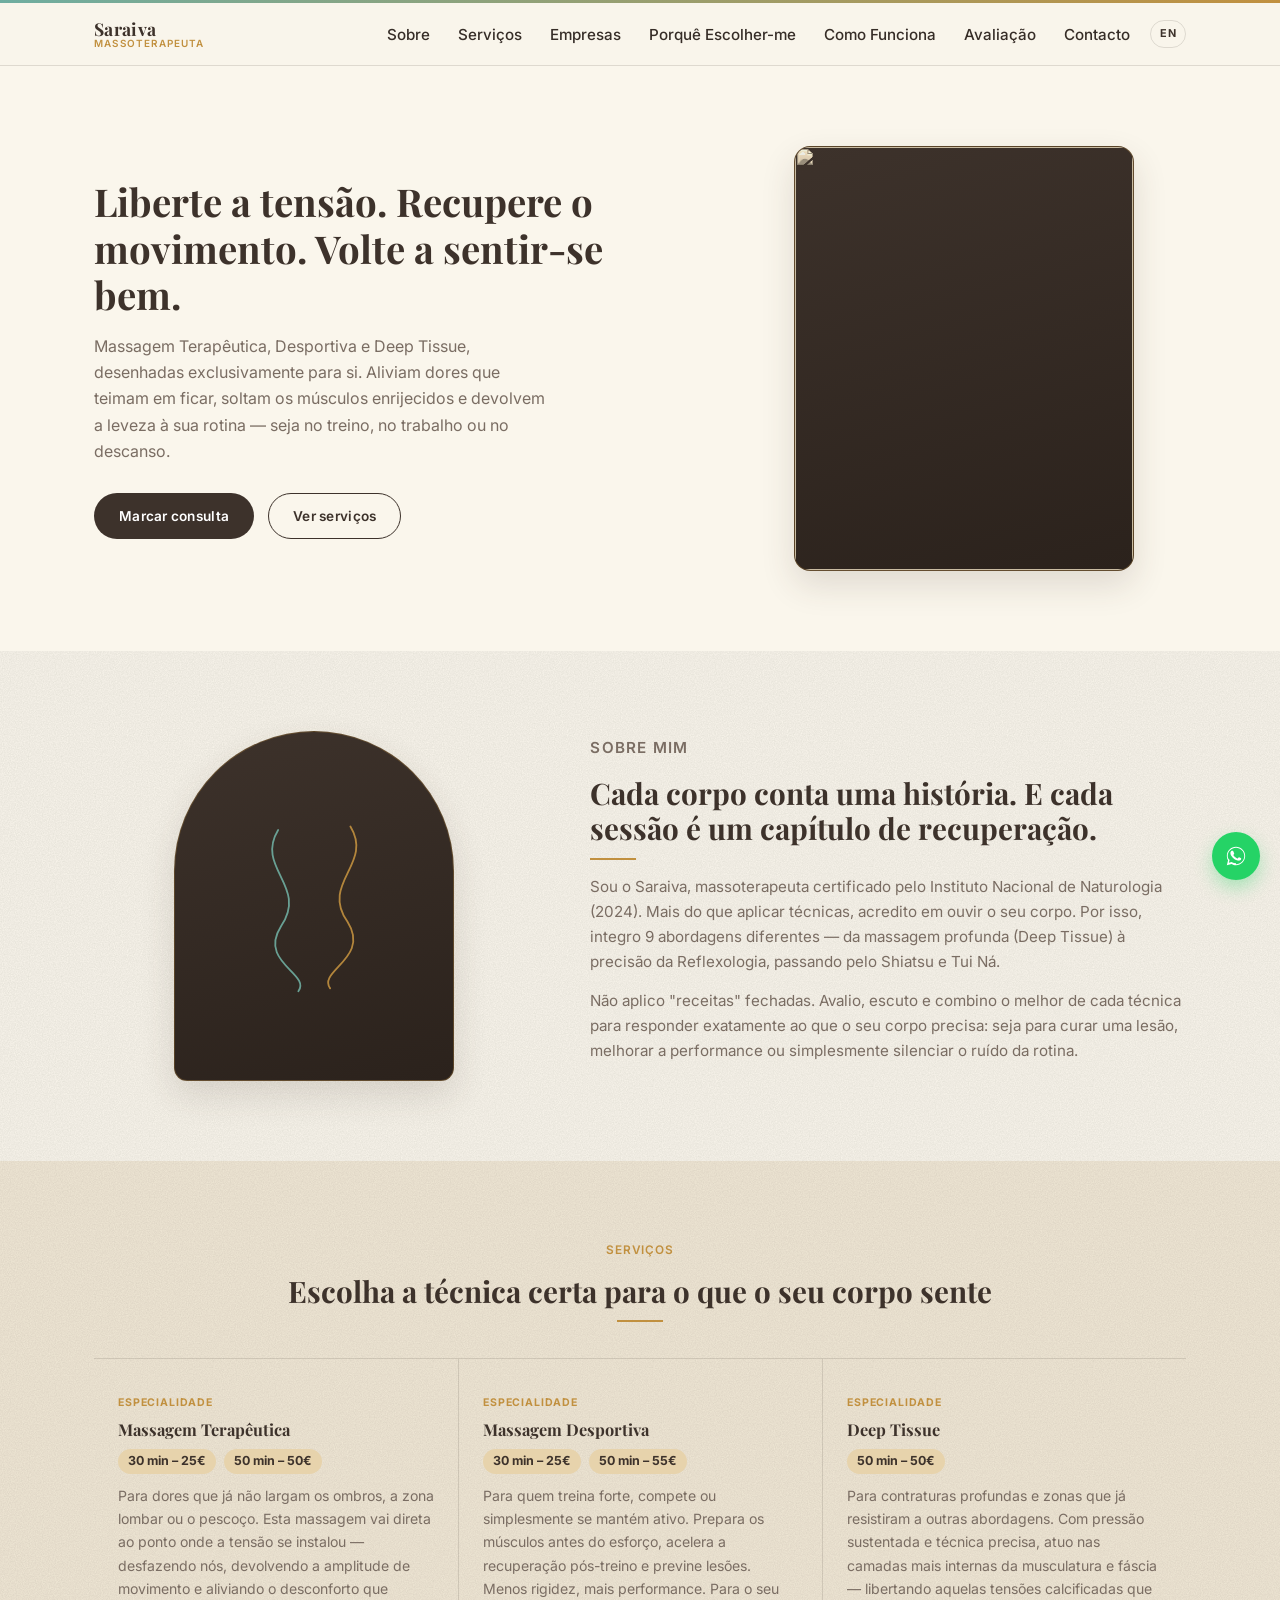
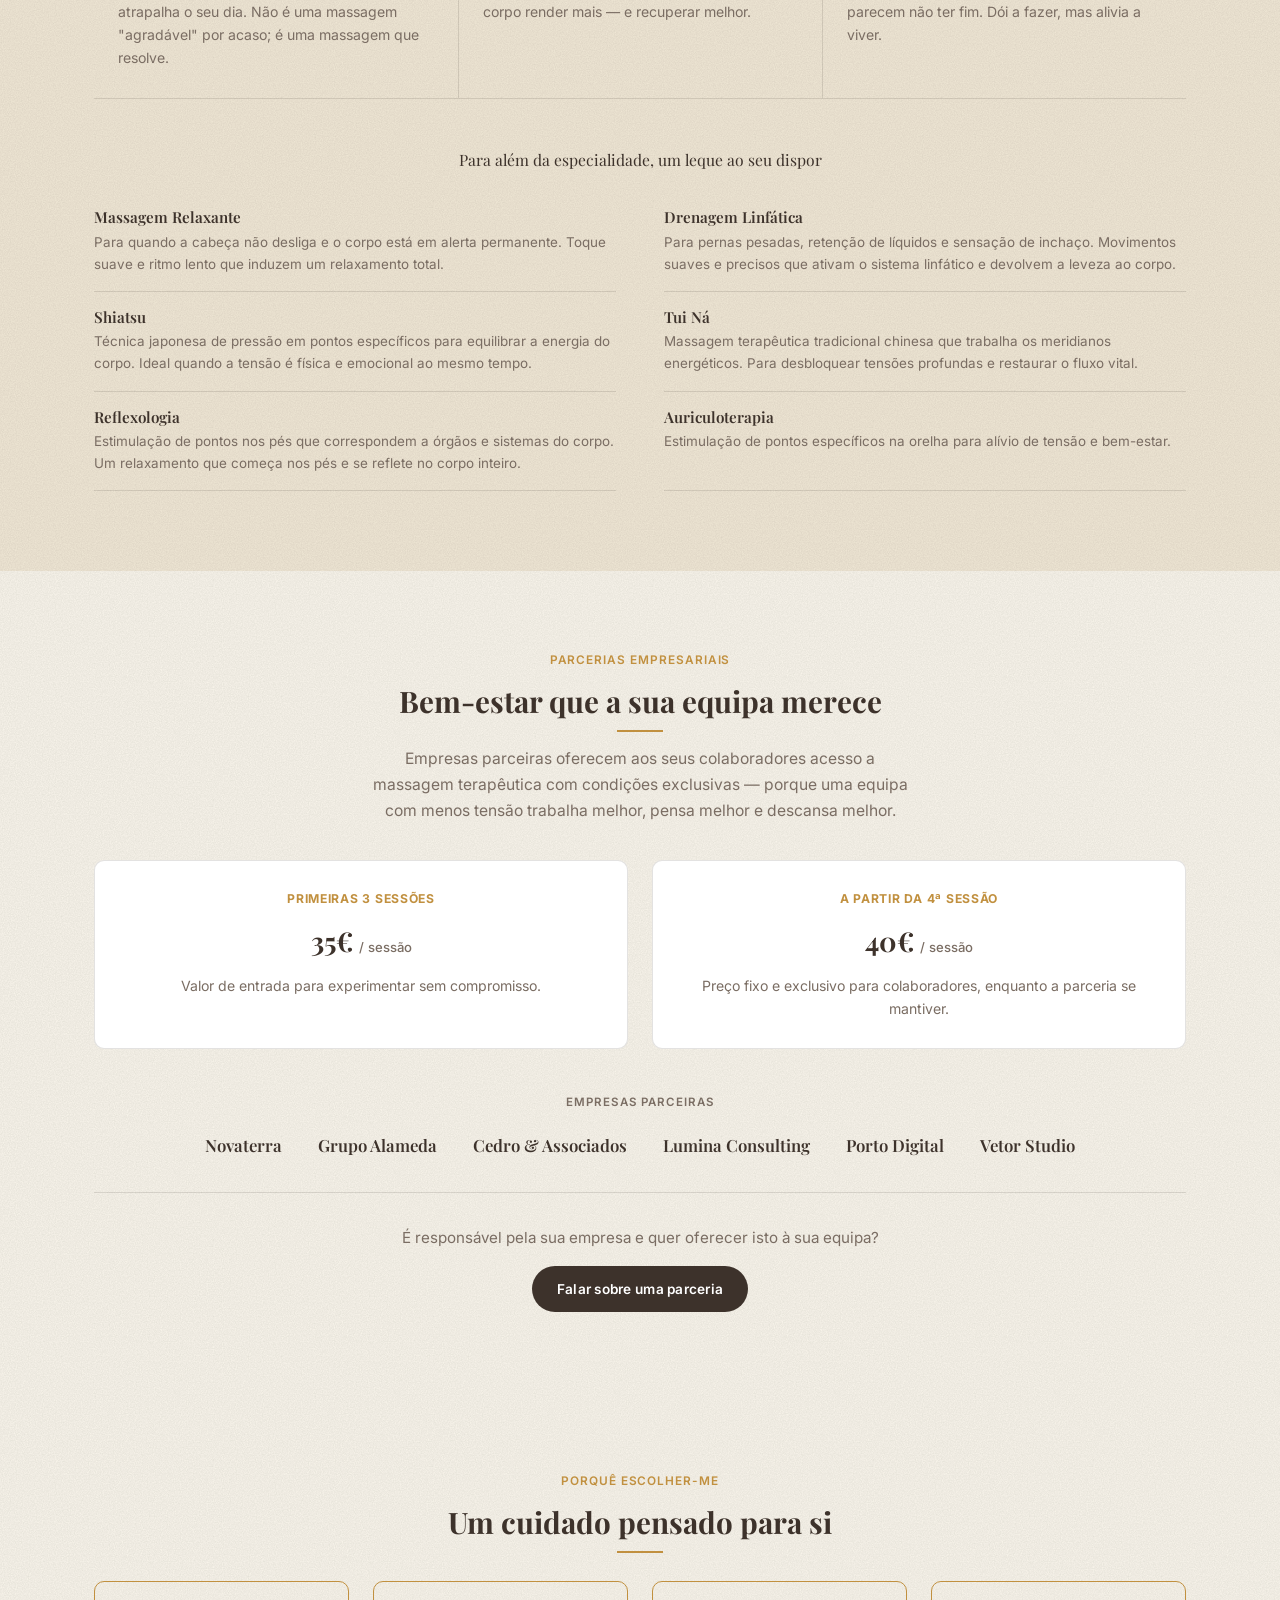
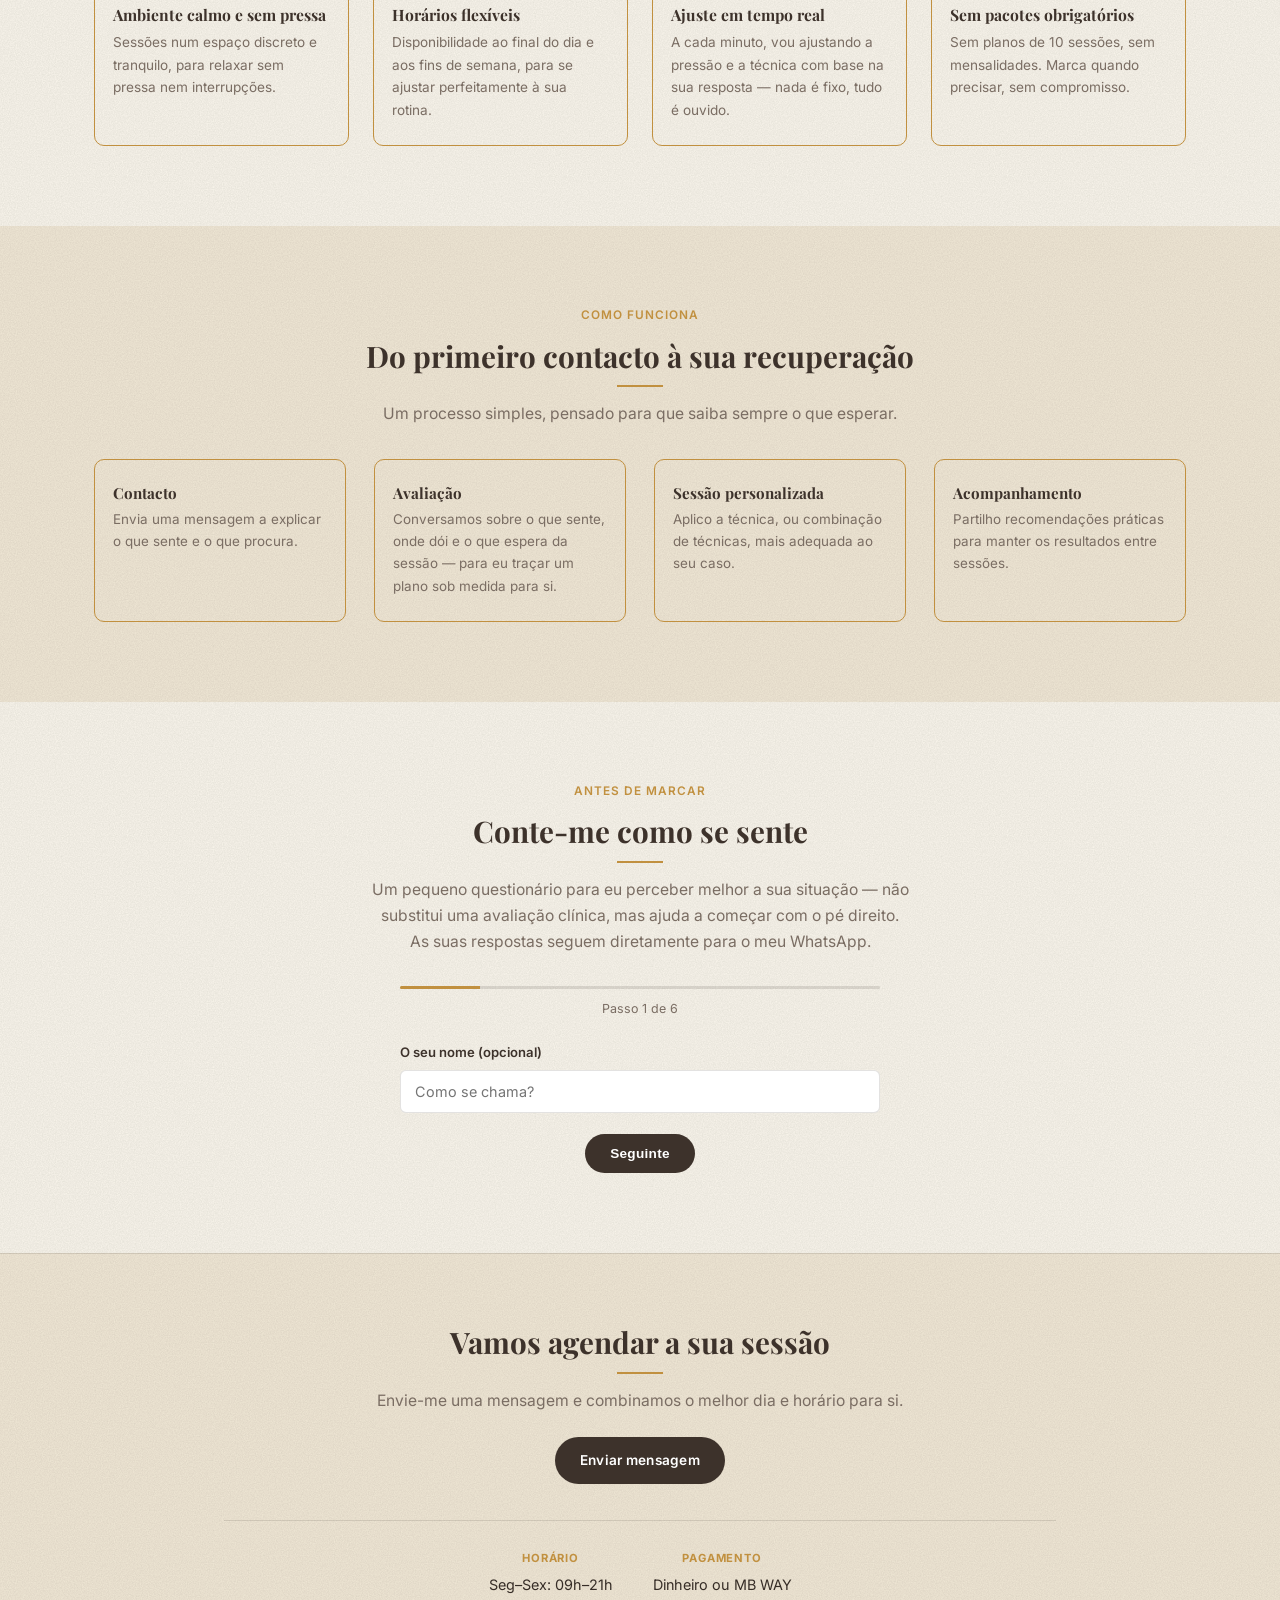
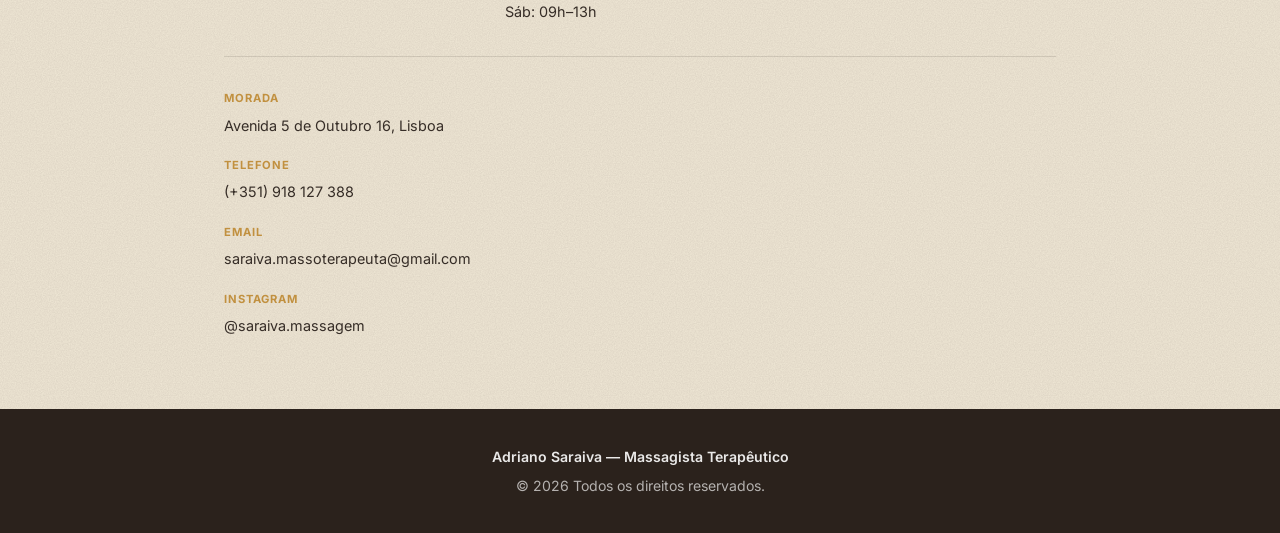
==== commit 42d6be63: "Move Hours/Payment back under the WhatsApp button as a quick-glance row Address, phone, email and In" ====
--- a/index.html
+++ b/index.html
@@ -18,7 +18,7 @@
 <link rel="preconnect" href="https://fonts.googleapis.com">
 <link rel="preconnect" href="https://fonts.gstatic.com" crossorigin>
 <link href="https://fonts.googleapis.com/css2?family=Playfair+Display:wght@500;600;700&family=Inter:wght@400;500;600;700&display=swap" rel="stylesheet">
-<link rel="stylesheet" href="css/style.css?v=54">
+<link rel="stylesheet" href="css/style.css?v=55">
 <script type="application/ld+json">
 {
   "@context": "https://schema.org",
@@ -367,6 +367,17 @@
         Enviar mensagem
       </a>
 
+      <div class="quick-info">
+        <div class="contact-info-item">
+          <span class="contact-info-label">Horário</span>
+          <span class="contact-info-value">Seg–Sex: 09h–21h<br>Sáb: 09h–13h</span>
+        </div>
+        <div class="contact-info-item">
+          <span class="contact-info-label">Pagamento</span>
+          <span class="contact-info-value">Dinheiro ou MB WAY</span>
+        </div>
+      </div>
+
       <div class="contact-split">
         <div class="contact-details">
           <div class="contact-info-item">
@@ -384,14 +395,6 @@
           <div class="contact-info-item">
             <span class="contact-info-label">Instagram</span>
             <span class="contact-info-value"><a target="_blank" rel="noopener" href="https://www.instagram.com/saraiva.massagem">@saraiva.massagem</a></span>
-          </div>
-          <div class="contact-info-item">
-            <span class="contact-info-label">Horário</span>
-            <span class="contact-info-value">Seg–Sex: 09h–21h<br>Sáb: 09h–13h</span>
-          </div>
-          <div class="contact-info-item">
-            <span class="contact-info-label">Pagamento</span>
-            <span class="contact-info-value">Dinheiro ou MB WAY</span>
           </div>
         </div>
 
@@ -416,6 +419,6 @@
   <svg viewBox="0 0 24 24" width="22" height="22" fill="currentColor"><path d="M17.5 14.4c-.3-.1-1.7-.9-2-1-.3-.1-.5-.1-.7.1-.2.3-.8 1-.9 1.1-.2.2-.3.2-.6.1-.3-.1-1.3-.5-2.4-1.5-.9-.8-1.5-1.8-1.7-2.1-.2-.3 0-.5.1-.6.1-.1.3-.3.4-.5.1-.1.2-.3.3-.4.1-.2 0-.3 0-.5s-.7-1.7-1-2.3c-.3-.6-.5-.5-.7-.5h-.6c-.2 0-.5.1-.8.3-.3.3-1 1-1 2.4s1 2.8 1.2 3c.1.2 2 3.1 4.9 4.3.7.3 1.2.5 1.7.6.7.2 1.3.2 1.8.1.6-.1 1.7-.7 1.9-1.3.2-.6.2-1.2.2-1.3-.1-.1-.3-.2-.6-.3z"/><path d="M12 2C6.5 2 2 6.5 2 12c0 1.8.5 3.5 1.3 5L2 22l5.2-1.4C8.6 21.5 10.3 22 12 22c5.5 0 10-4.5 10-10S17.5 2 12 2zm0 18c-1.6 0-3.1-.4-4.4-1.2l-.3-.2-3.1.8.8-3-.2-.3C3.4 14.9 3 13.5 3 12c0-5 4-9 9-9s9 4 9 9-4 9-9 9z"/></svg>
 </a>
 
-<script src="js/script.js?v=54"></script>
+<script src="js/script.js?v=55"></script>
 </body>
 </html>
--- a/css/style.css
+++ b/css/style.css
@@ -621,11 +621,22 @@
 .cta-section h2::after { left: 50%; transform: translateX(-50%); }
 .cta-section p { color: var(--text-muted); margin-bottom: 24px; font-size: 0.98rem; }
 
+.quick-info {
+  display: flex;
+  justify-content: center;
+  gap: 40px;
+  margin-top: 36px;
+  padding-top: 28px;
+  border-top: 1px solid var(--line);
+  flex-wrap: wrap;
+  text-align: center;
+}
+
 .contact-split {
   display: grid;
   grid-template-columns: 1fr 1fr;
   gap: 48px;
-  margin-top: 40px;
+  margin-top: 32px;
   padding-top: 32px;
   border-top: 1px solid var(--line);
   text-align: left;
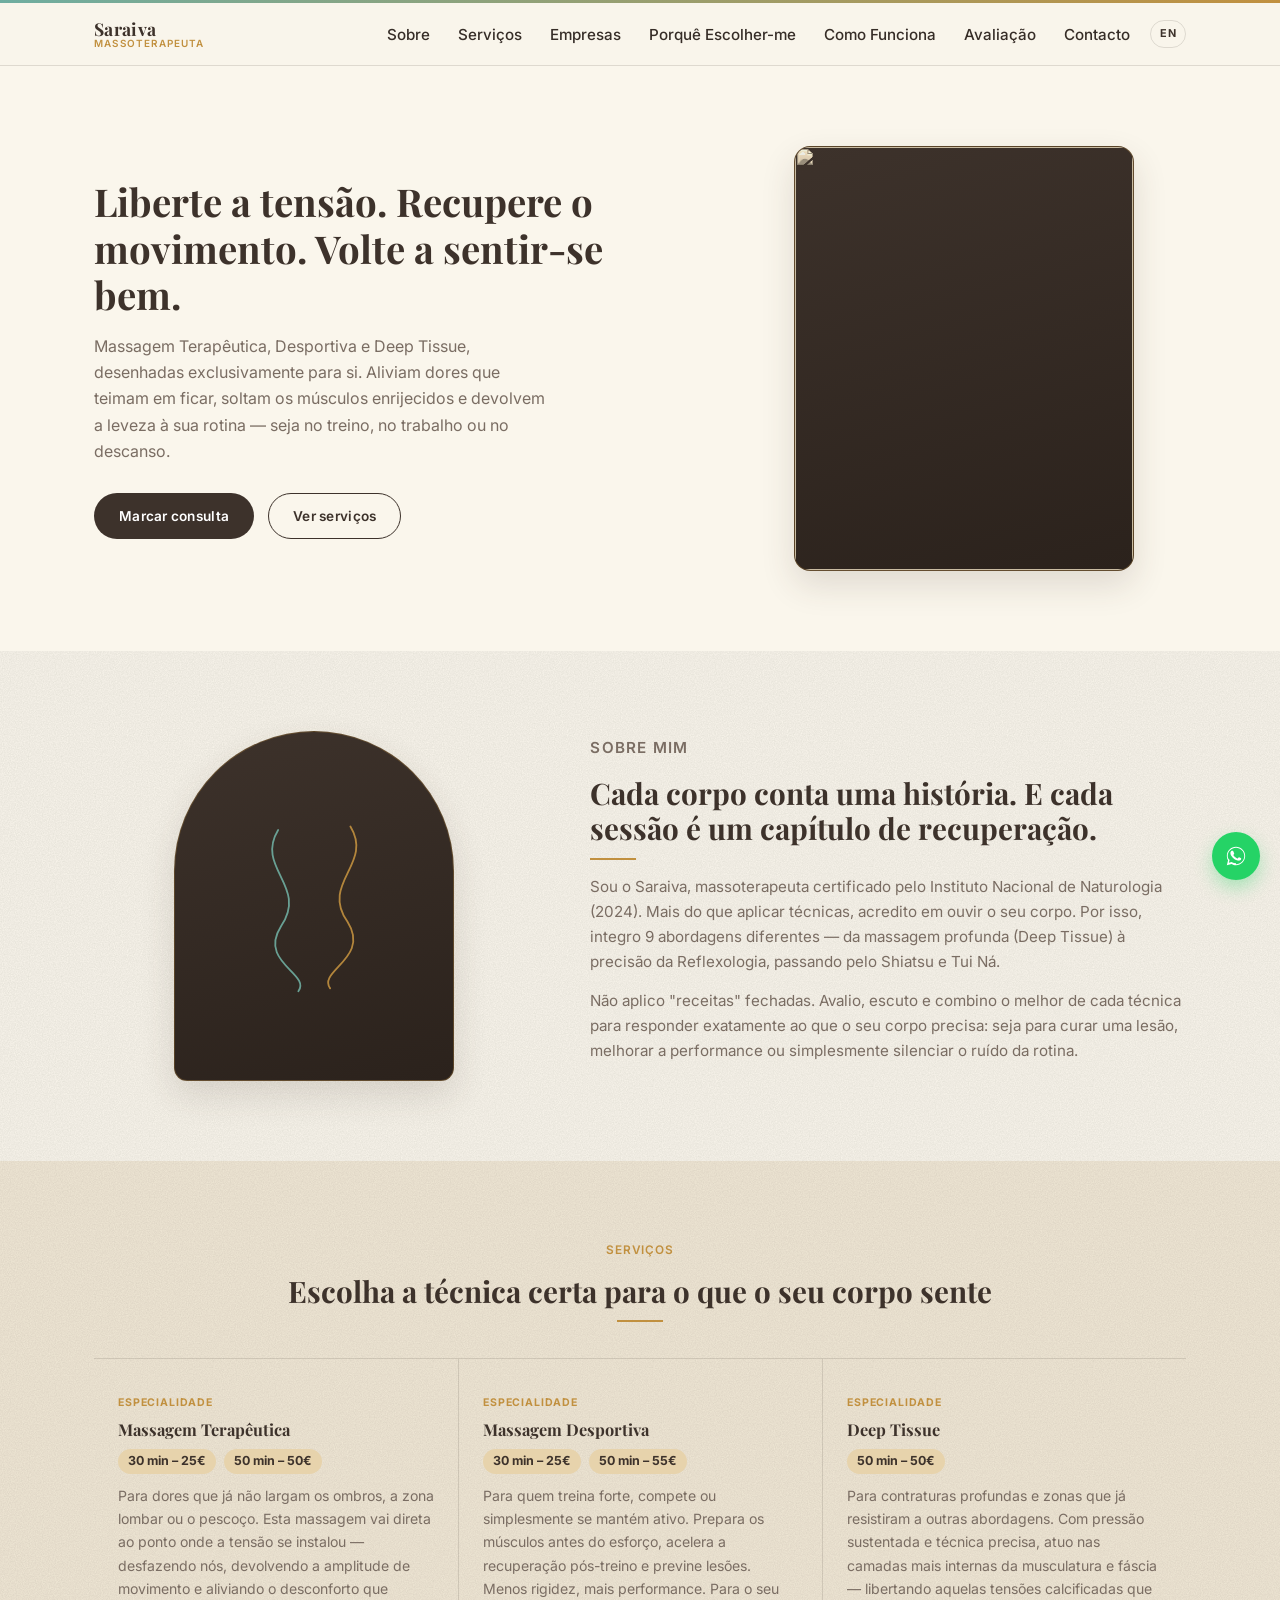
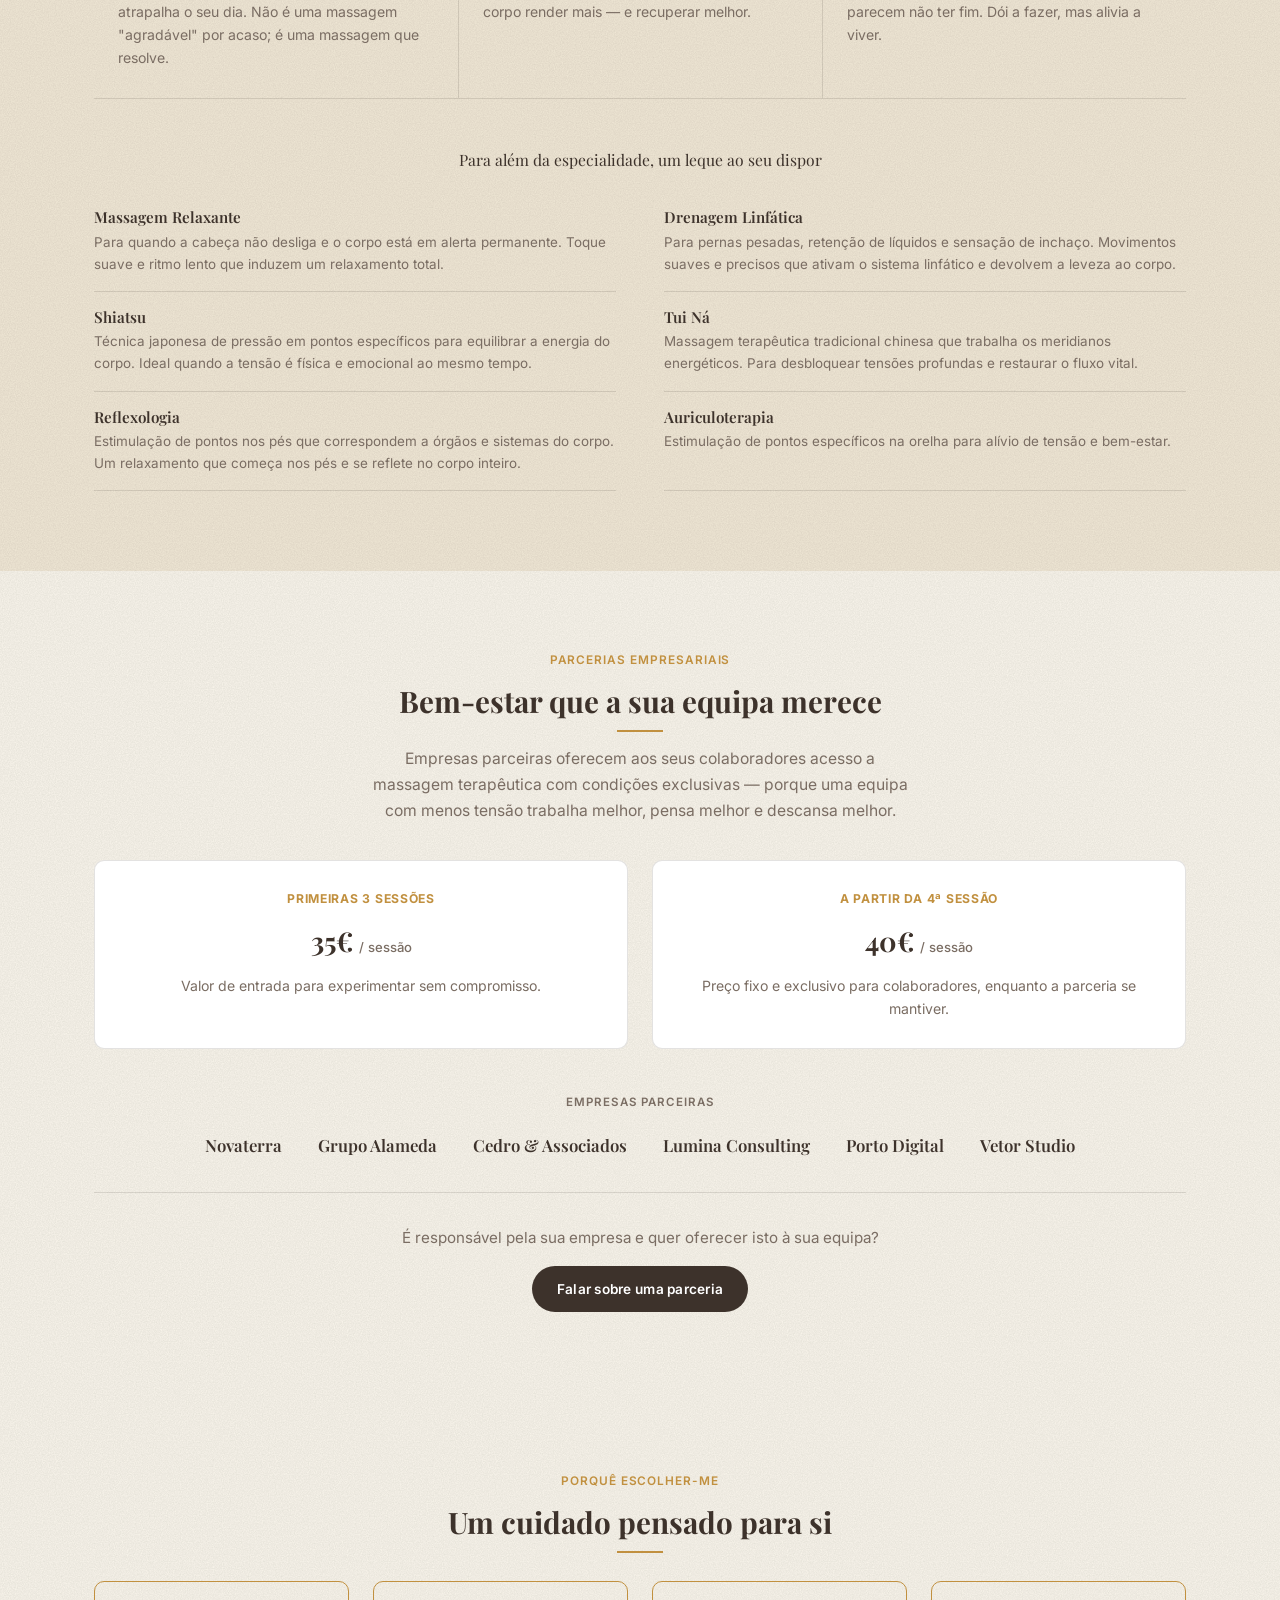
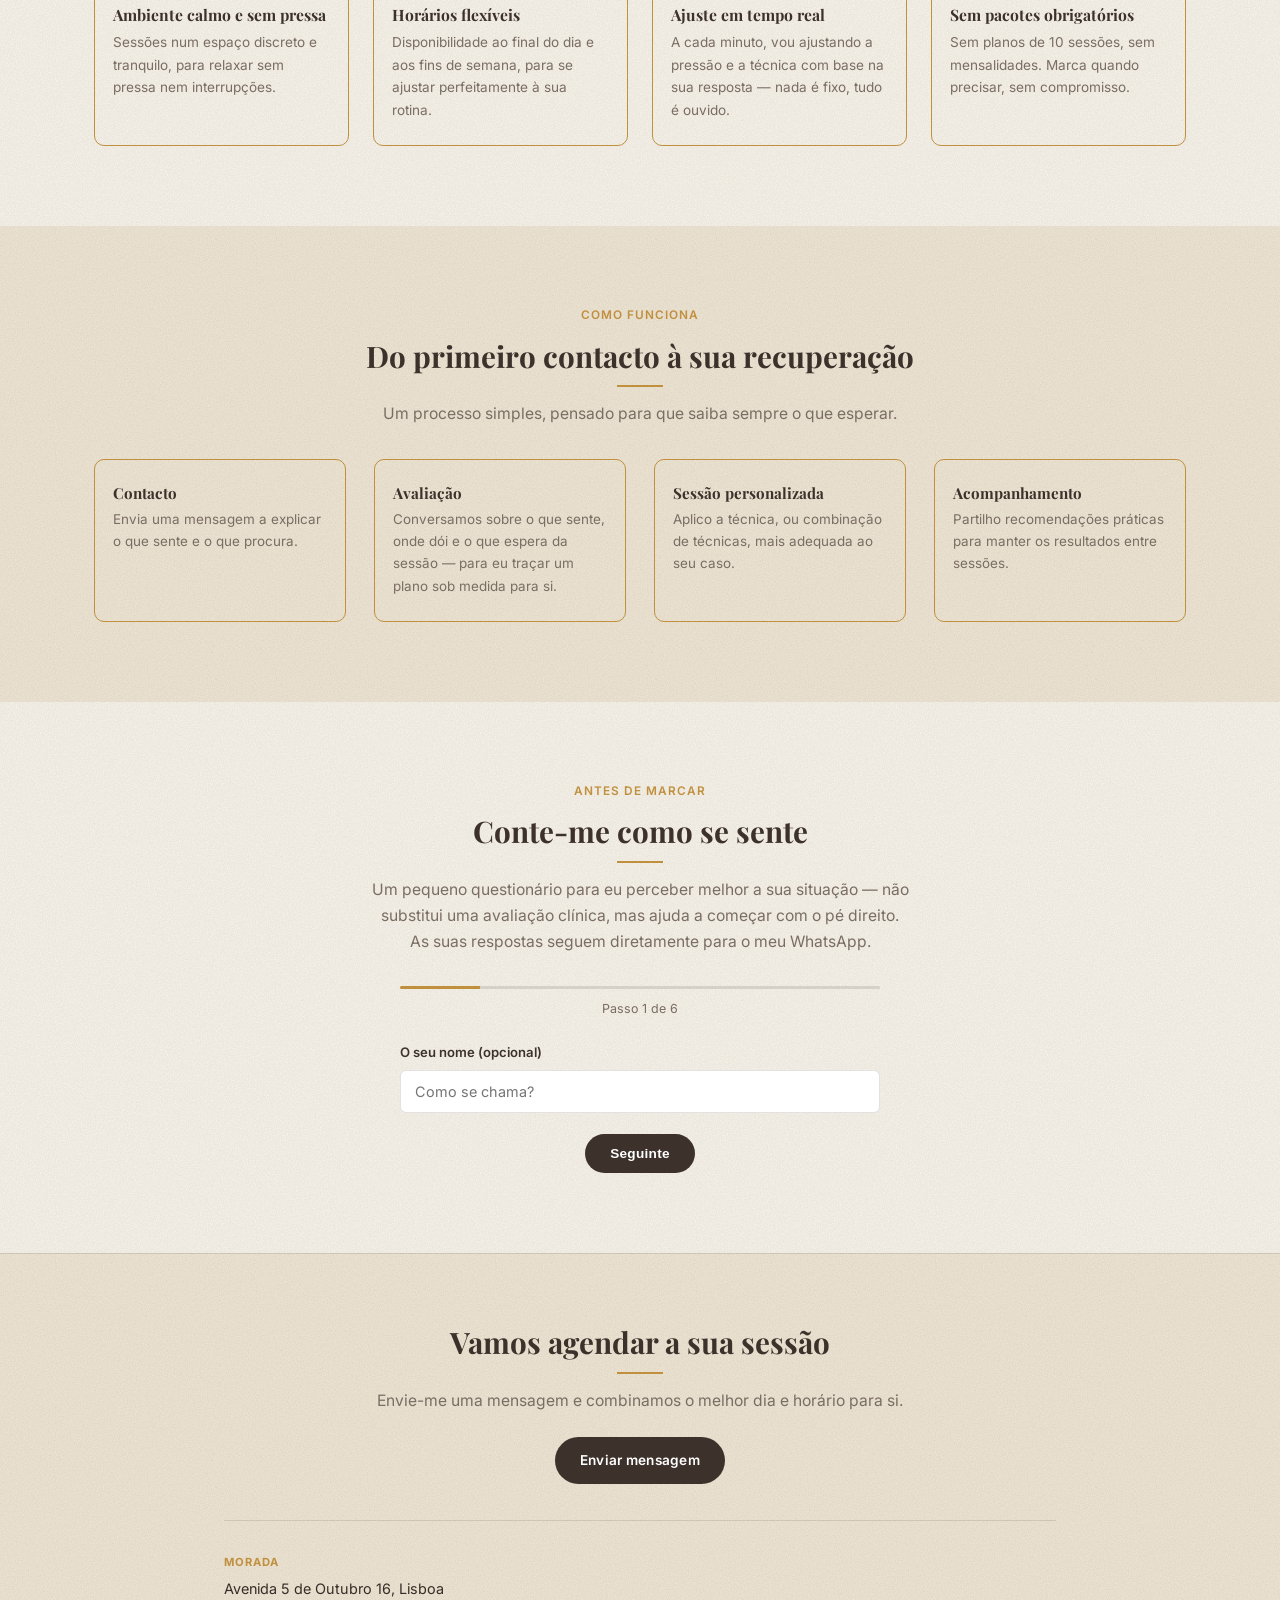
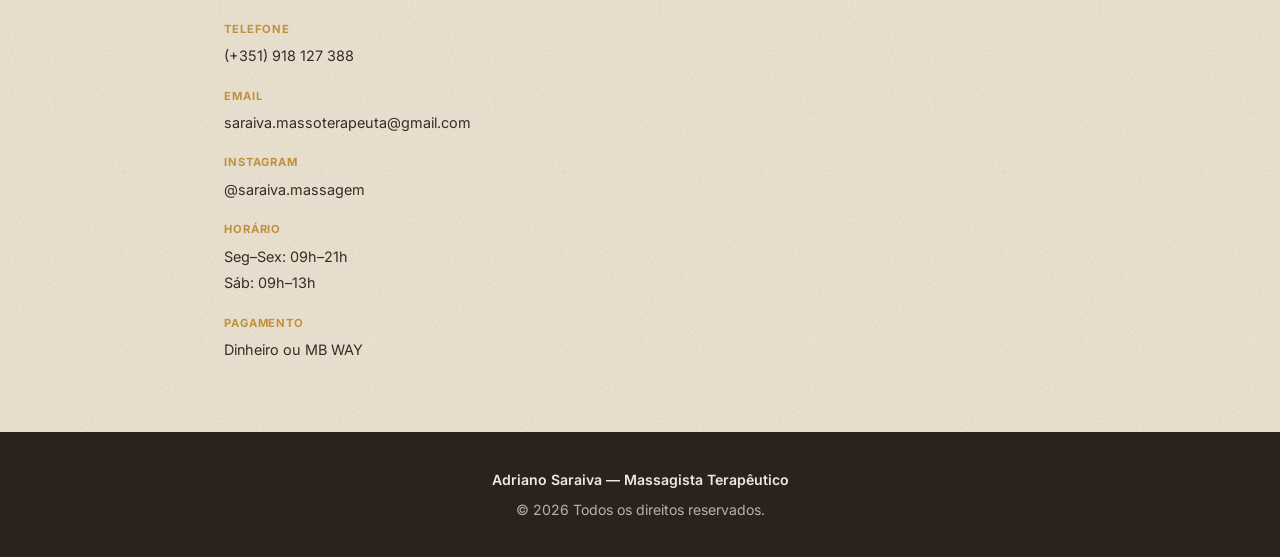
==== commit 19cfa71a: "Merge Hours/Payment back into the single contact-details list The isolated Hours/Payment row sandwic" ====
--- a/index.html
+++ b/index.html
@@ -18,7 +18,7 @@
 <link rel="preconnect" href="https://fonts.googleapis.com">
 <link rel="preconnect" href="https://fonts.gstatic.com" crossorigin>
 <link href="https://fonts.googleapis.com/css2?family=Playfair+Display:wght@500;600;700&family=Inter:wght@400;500;600;700&display=swap" rel="stylesheet">
-<link rel="stylesheet" href="css/style.css?v=55">
+<link rel="stylesheet" href="css/style.css?v=56">
 <script type="application/ld+json">
 {
   "@context": "https://schema.org",
@@ -367,17 +367,6 @@
         Enviar mensagem
       </a>
 
-      <div class="quick-info">
-        <div class="contact-info-item">
-          <span class="contact-info-label">Horário</span>
-          <span class="contact-info-value">Seg–Sex: 09h–21h<br>Sáb: 09h–13h</span>
-        </div>
-        <div class="contact-info-item">
-          <span class="contact-info-label">Pagamento</span>
-          <span class="contact-info-value">Dinheiro ou MB WAY</span>
-        </div>
-      </div>
-
       <div class="contact-split">
         <div class="contact-details">
           <div class="contact-info-item">
@@ -395,6 +384,14 @@
           <div class="contact-info-item">
             <span class="contact-info-label">Instagram</span>
             <span class="contact-info-value"><a target="_blank" rel="noopener" href="https://www.instagram.com/saraiva.massagem">@saraiva.massagem</a></span>
+          </div>
+          <div class="contact-info-item">
+            <span class="contact-info-label">Horário</span>
+            <span class="contact-info-value">Seg–Sex: 09h–21h<br>Sáb: 09h–13h</span>
+          </div>
+          <div class="contact-info-item">
+            <span class="contact-info-label">Pagamento</span>
+            <span class="contact-info-value">Dinheiro ou MB WAY</span>
           </div>
         </div>
 
@@ -419,6 +416,6 @@
   <svg viewBox="0 0 24 24" width="22" height="22" fill="currentColor"><path d="M17.5 14.4c-.3-.1-1.7-.9-2-1-.3-.1-.5-.1-.7.1-.2.3-.8 1-.9 1.1-.2.2-.3.2-.6.1-.3-.1-1.3-.5-2.4-1.5-.9-.8-1.5-1.8-1.7-2.1-.2-.3 0-.5.1-.6.1-.1.3-.3.4-.5.1-.1.2-.3.3-.4.1-.2 0-.3 0-.5s-.7-1.7-1-2.3c-.3-.6-.5-.5-.7-.5h-.6c-.2 0-.5.1-.8.3-.3.3-1 1-1 2.4s1 2.8 1.2 3c.1.2 2 3.1 4.9 4.3.7.3 1.2.5 1.7.6.7.2 1.3.2 1.8.1.6-.1 1.7-.7 1.9-1.3.2-.6.2-1.2.2-1.3-.1-.1-.3-.2-.6-.3z"/><path d="M12 2C6.5 2 2 6.5 2 12c0 1.8.5 3.5 1.3 5L2 22l5.2-1.4C8.6 21.5 10.3 22 12 22c5.5 0 10-4.5 10-10S17.5 2 12 2zm0 18c-1.6 0-3.1-.4-4.4-1.2l-.3-.2-3.1.8.8-3-.2-.3C3.4 14.9 3 13.5 3 12c0-5 4-9 9-9s9 4 9 9-4 9-9 9z"/></svg>
 </a>
 
-<script src="js/script.js?v=55"></script>
+<script src="js/script.js?v=56"></script>
 </body>
 </html>
--- a/css/style.css
+++ b/css/style.css
@@ -621,22 +621,11 @@
 .cta-section h2::after { left: 50%; transform: translateX(-50%); }
 .cta-section p { color: var(--text-muted); margin-bottom: 24px; font-size: 0.98rem; }
 
-.quick-info {
-  display: flex;
-  justify-content: center;
-  gap: 40px;
-  margin-top: 36px;
-  padding-top: 28px;
-  border-top: 1px solid var(--line);
-  flex-wrap: wrap;
-  text-align: center;
-}
-
 .contact-split {
   display: grid;
   grid-template-columns: 1fr 1fr;
   gap: 48px;
-  margin-top: 32px;
+  margin-top: 36px;
   padding-top: 32px;
   border-top: 1px solid var(--line);
   text-align: left;
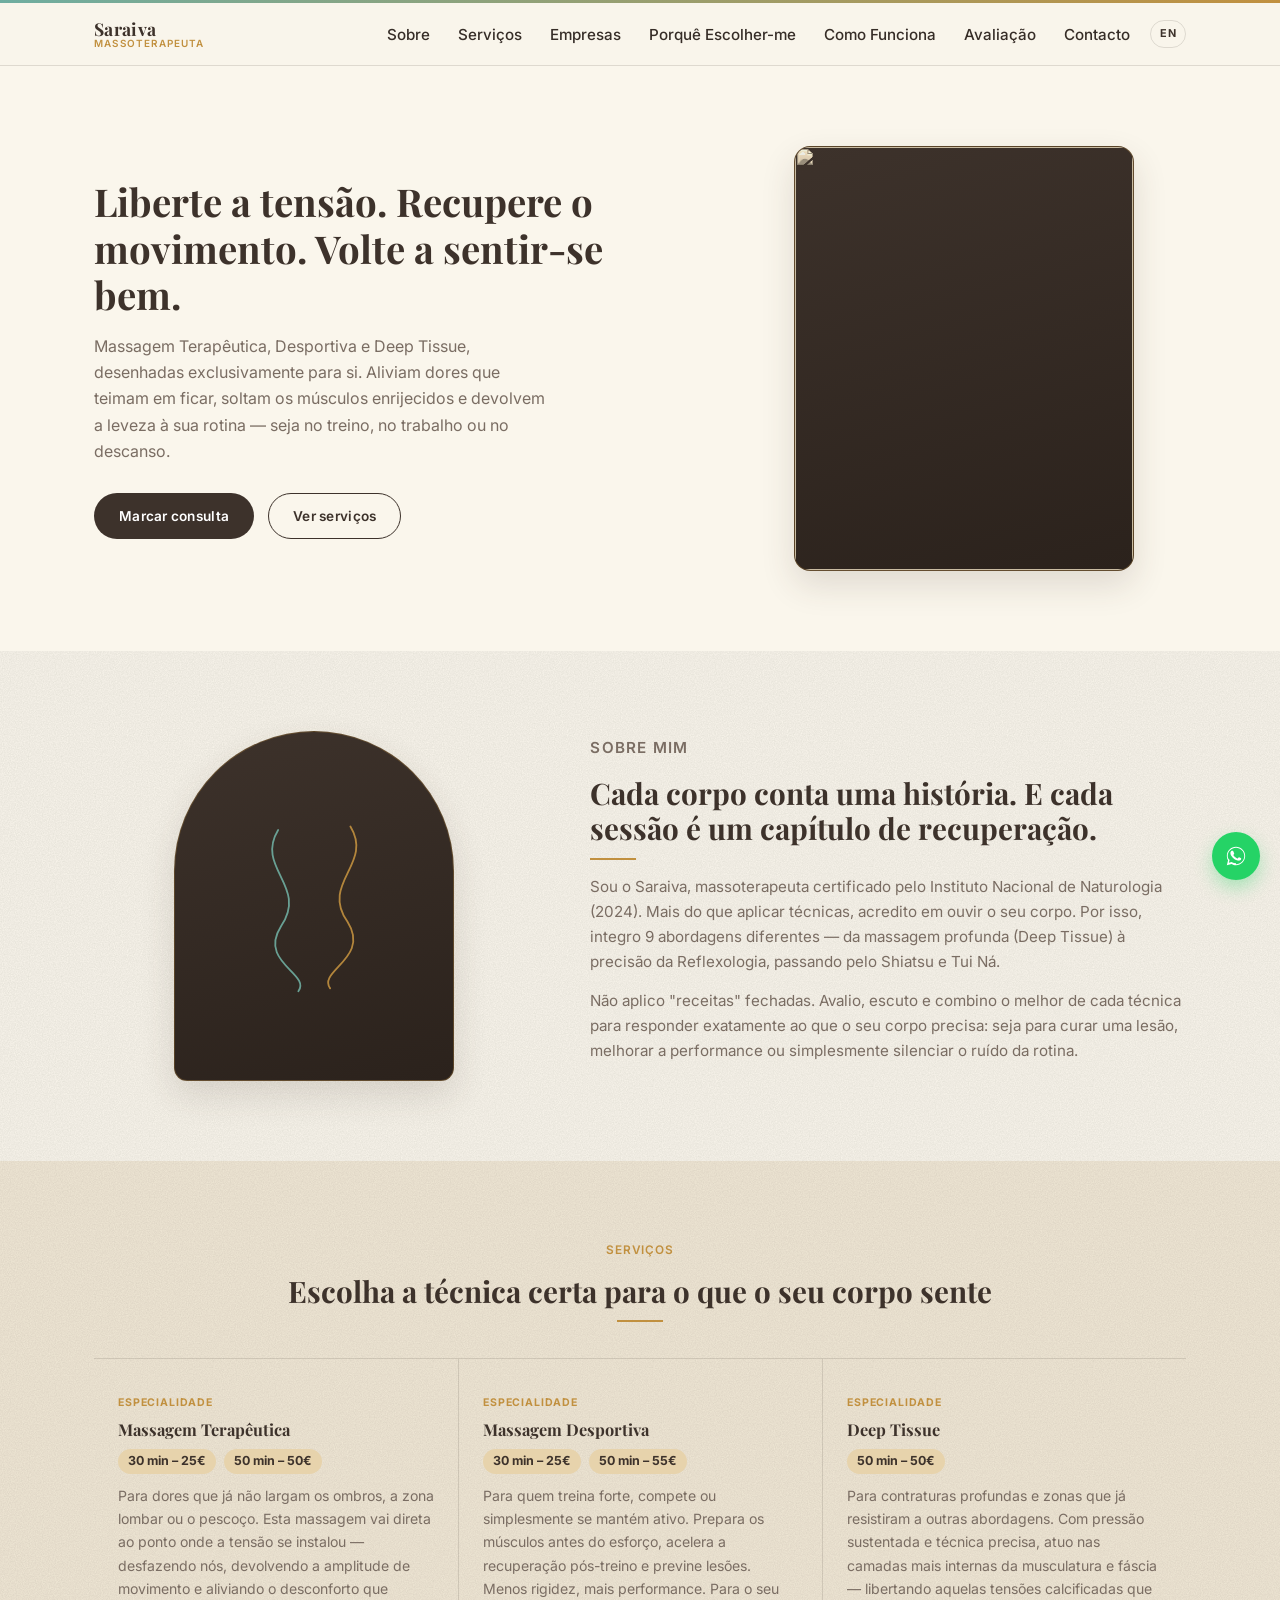
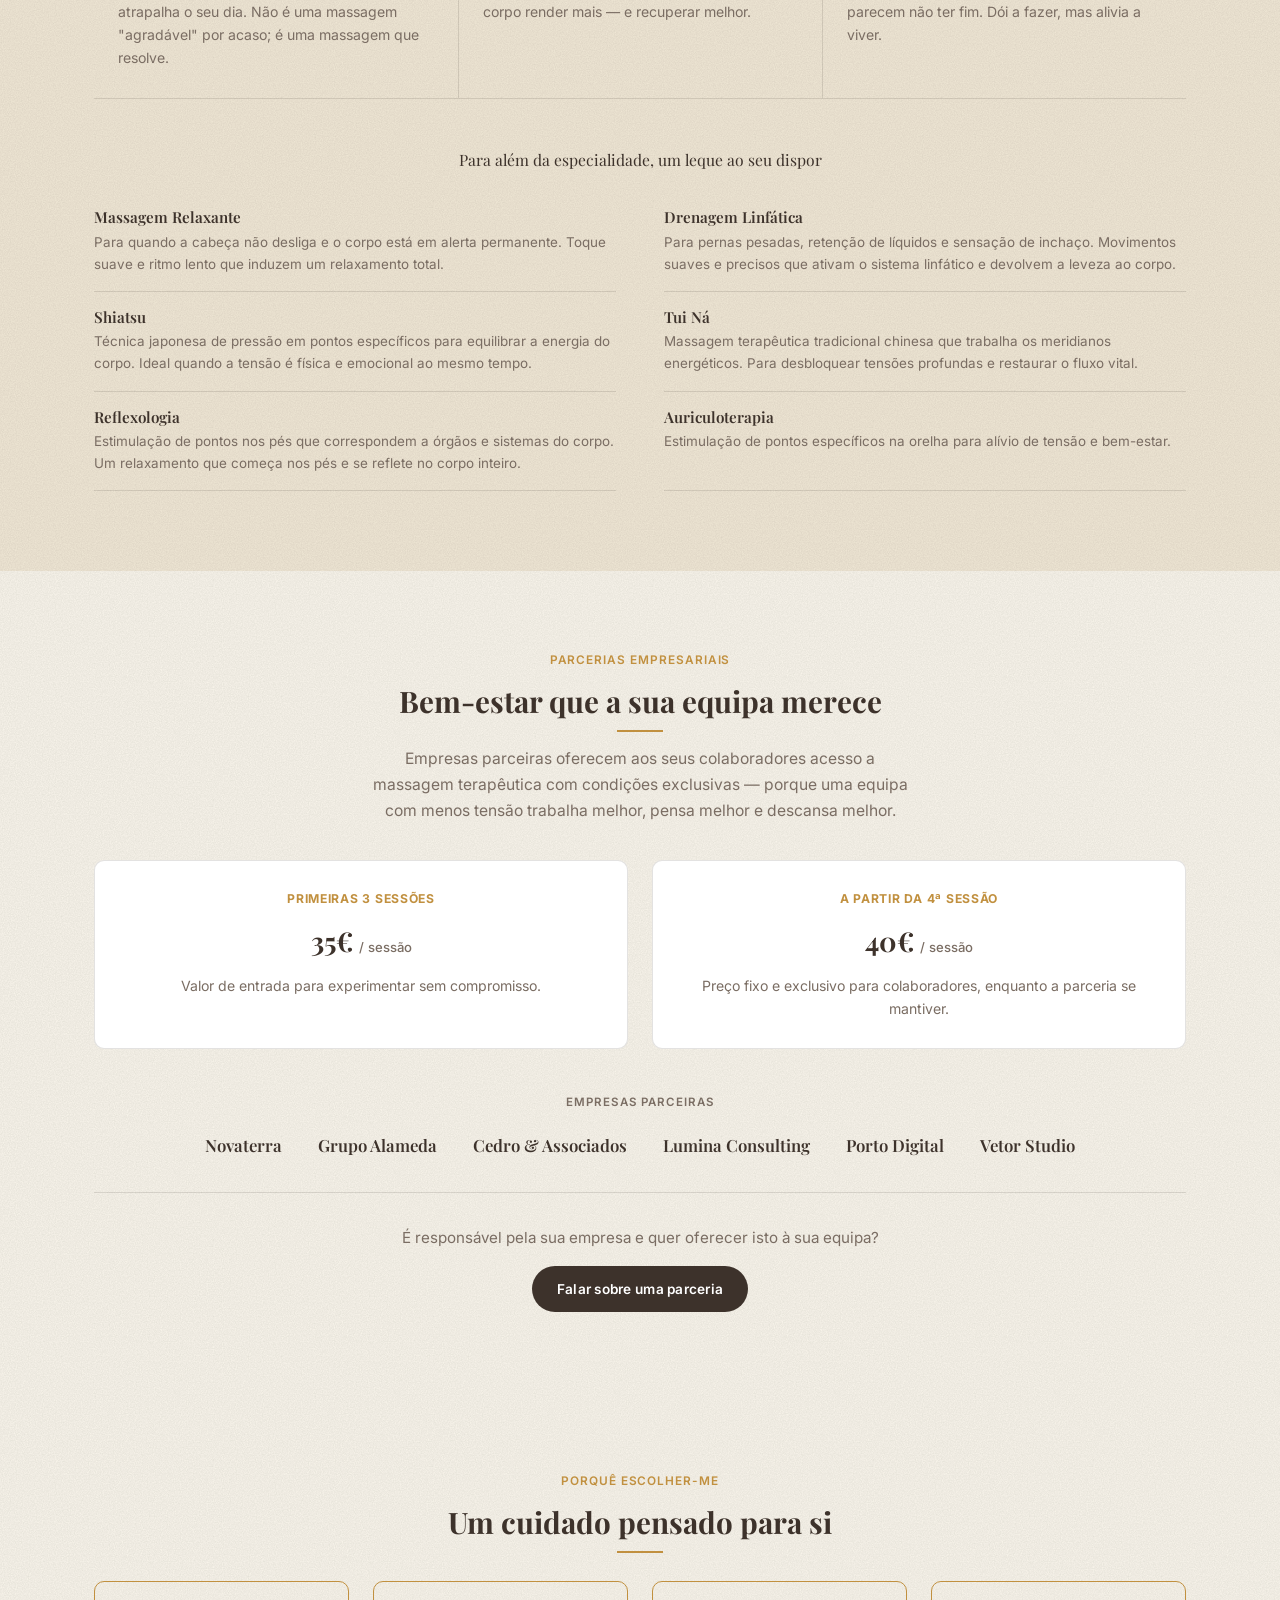
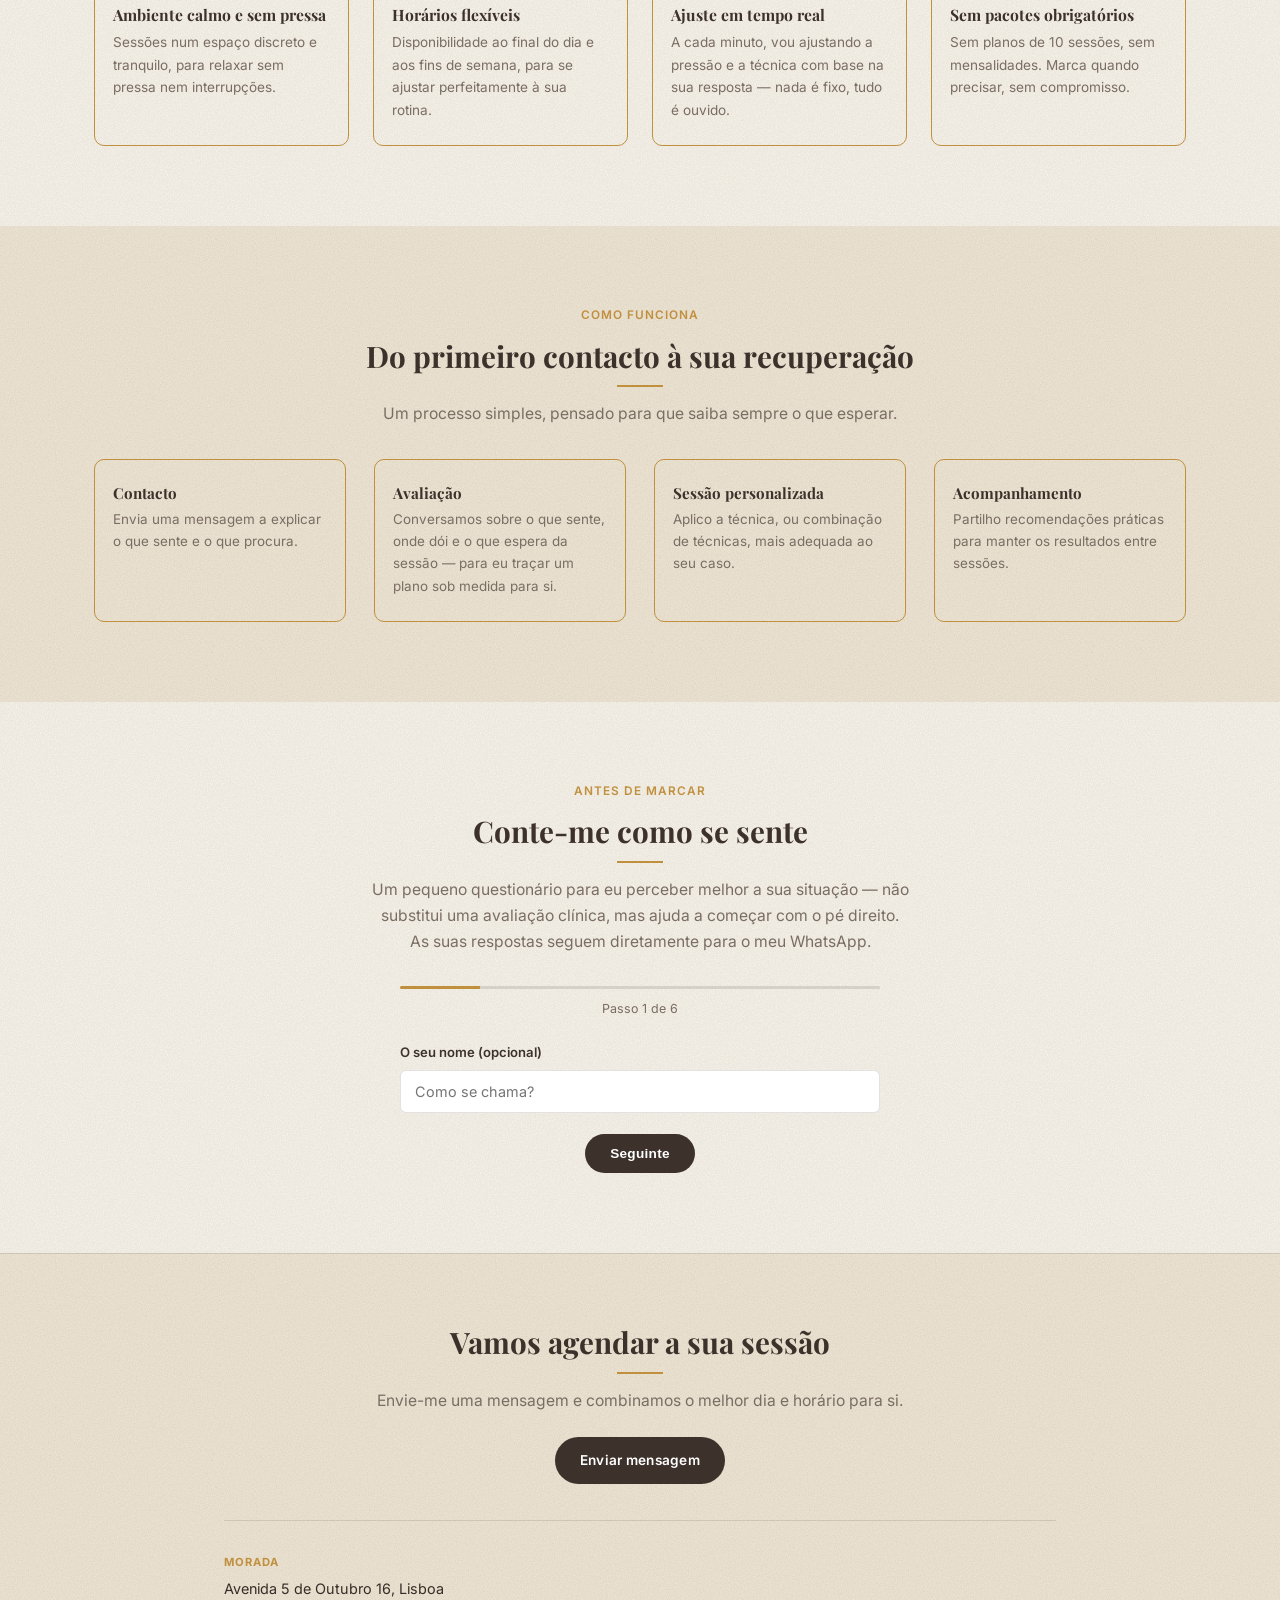
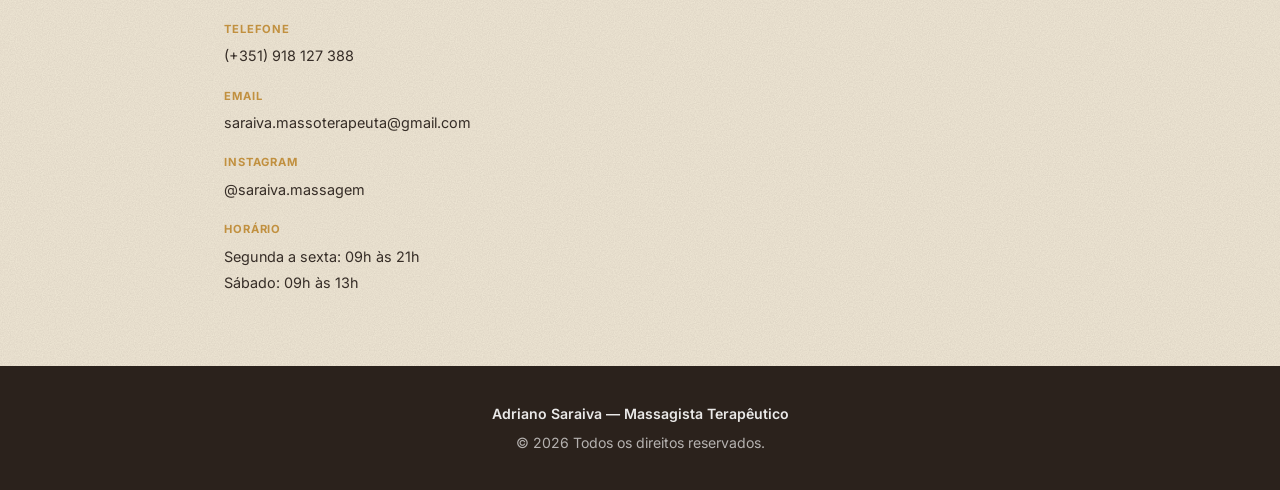
==== commit fbd40686: "Remove Payment entry and spell out business hours in full Co-Authored-By: Claude Sonnet 5 <noreply@a" ====
--- a/index.html
+++ b/index.html
@@ -18,7 +18,7 @@
 <link rel="preconnect" href="https://fonts.googleapis.com">
 <link rel="preconnect" href="https://fonts.gstatic.com" crossorigin>
 <link href="https://fonts.googleapis.com/css2?family=Playfair+Display:wght@500;600;700&family=Inter:wght@400;500;600;700&display=swap" rel="stylesheet">
-<link rel="stylesheet" href="css/style.css?v=56">
+<link rel="stylesheet" href="css/style.css?v=57">
 <script type="application/ld+json">
 {
   "@context": "https://schema.org",
@@ -387,11 +387,7 @@
           </div>
           <div class="contact-info-item">
             <span class="contact-info-label">Horário</span>
-            <span class="contact-info-value">Seg–Sex: 09h–21h<br>Sáb: 09h–13h</span>
-          </div>
-          <div class="contact-info-item">
-            <span class="contact-info-label">Pagamento</span>
-            <span class="contact-info-value">Dinheiro ou MB WAY</span>
+            <span class="contact-info-value">Segunda a sexta: 09h às 21h<br>Sábado: 09h às 13h</span>
           </div>
         </div>
 
@@ -416,6 +412,6 @@
   <svg viewBox="0 0 24 24" width="22" height="22" fill="currentColor"><path d="M17.5 14.4c-.3-.1-1.7-.9-2-1-.3-.1-.5-.1-.7.1-.2.3-.8 1-.9 1.1-.2.2-.3.2-.6.1-.3-.1-1.3-.5-2.4-1.5-.9-.8-1.5-1.8-1.7-2.1-.2-.3 0-.5.1-.6.1-.1.3-.3.4-.5.1-.1.2-.3.3-.4.1-.2 0-.3 0-.5s-.7-1.7-1-2.3c-.3-.6-.5-.5-.7-.5h-.6c-.2 0-.5.1-.8.3-.3.3-1 1-1 2.4s1 2.8 1.2 3c.1.2 2 3.1 4.9 4.3.7.3 1.2.5 1.7.6.7.2 1.3.2 1.8.1.6-.1 1.7-.7 1.9-1.3.2-.6.2-1.2.2-1.3-.1-.1-.3-.2-.6-.3z"/><path d="M12 2C6.5 2 2 6.5 2 12c0 1.8.5 3.5 1.3 5L2 22l5.2-1.4C8.6 21.5 10.3 22 12 22c5.5 0 10-4.5 10-10S17.5 2 12 2zm0 18c-1.6 0-3.1-.4-4.4-1.2l-.3-.2-3.1.8.8-3-.2-.3C3.4 14.9 3 13.5 3 12c0-5 4-9 9-9s9 4 9 9-4 9-9 9z"/></svg>
 </a>
 
-<script src="js/script.js?v=56"></script>
+<script src="js/script.js?v=57"></script>
 </body>
 </html>
